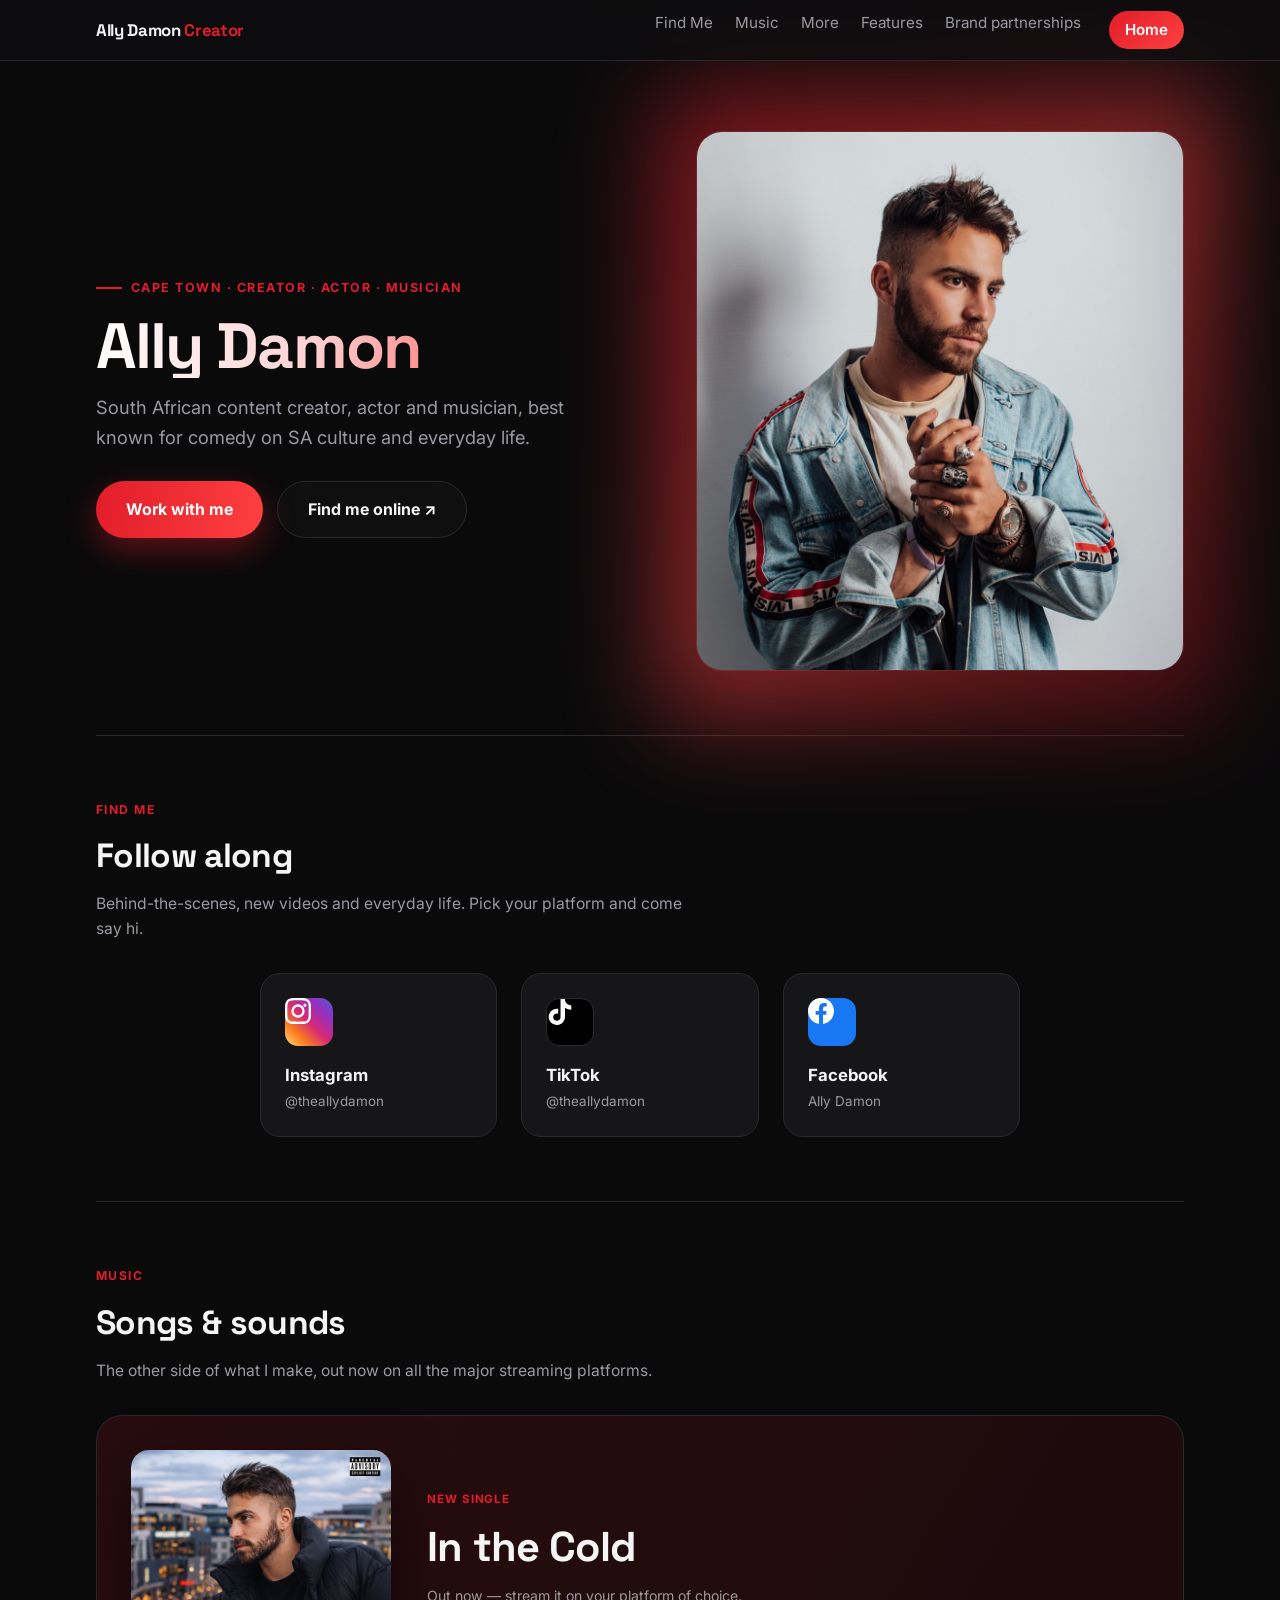
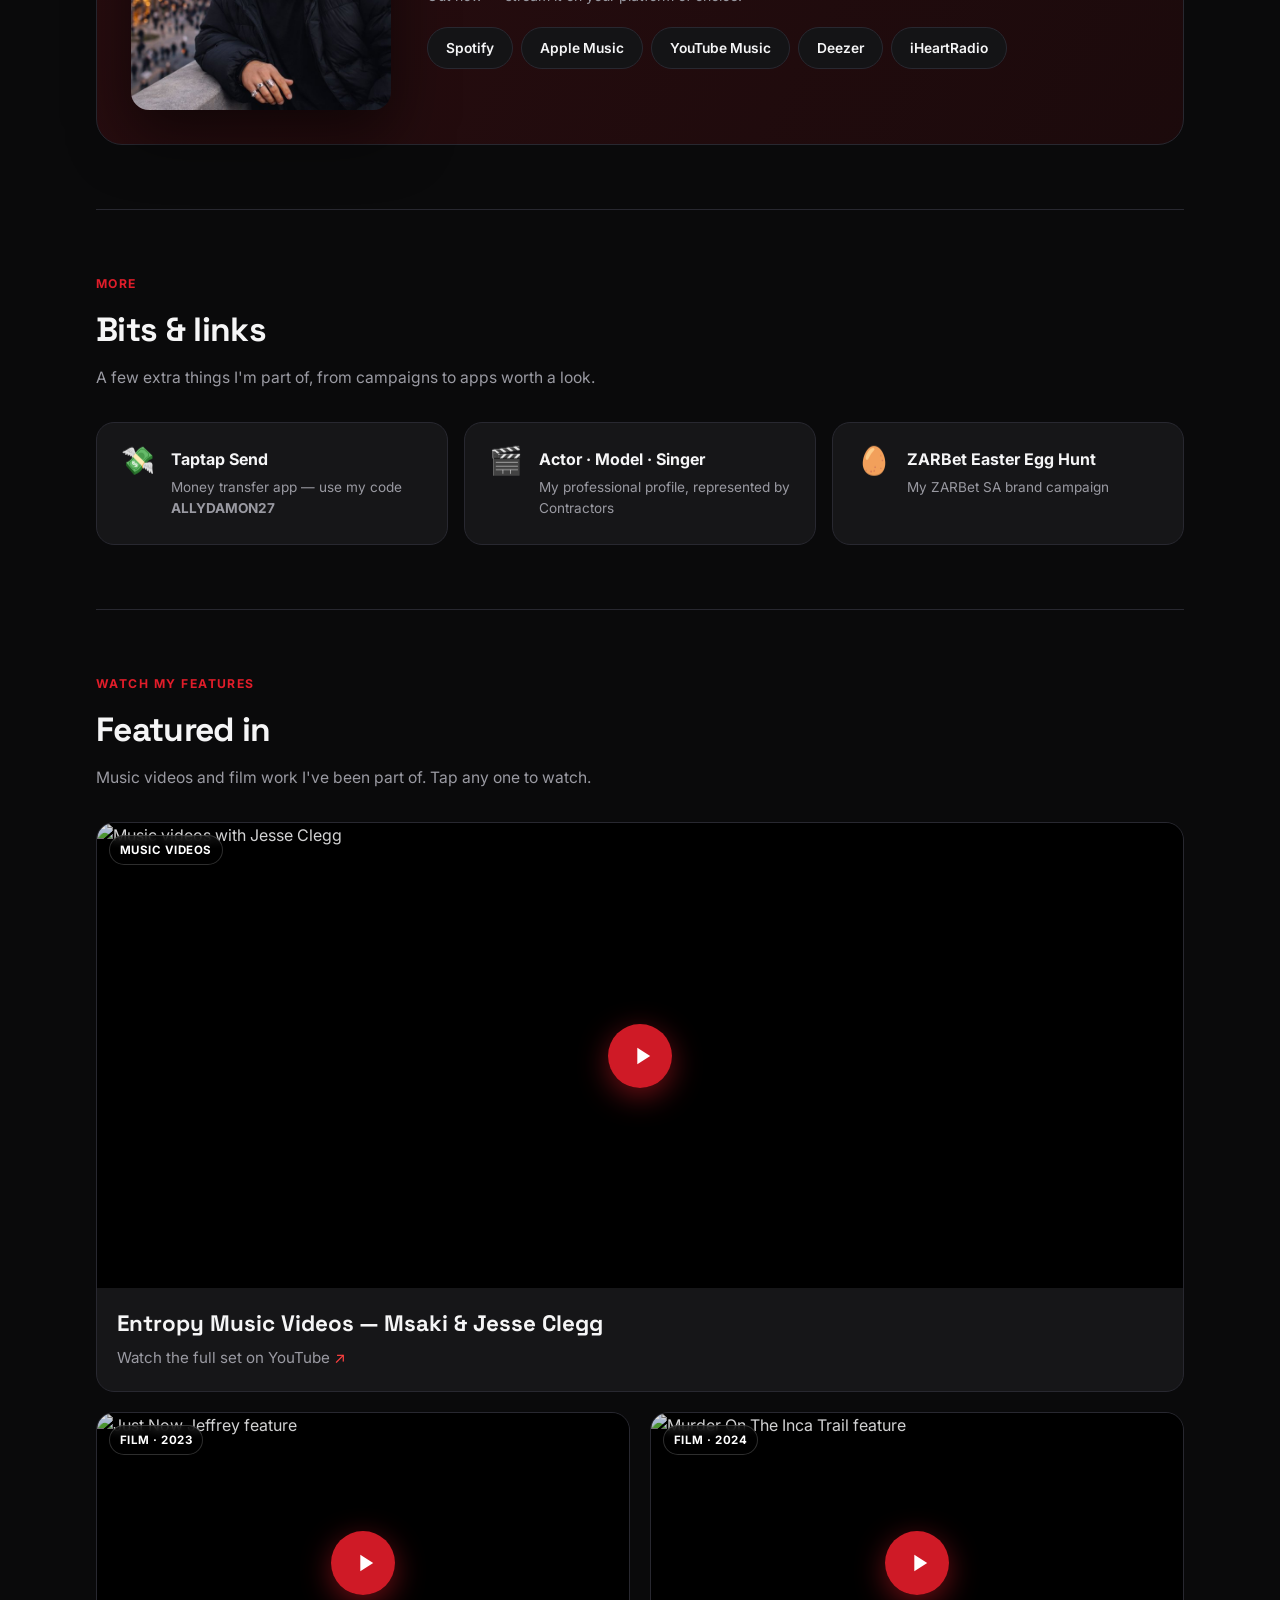
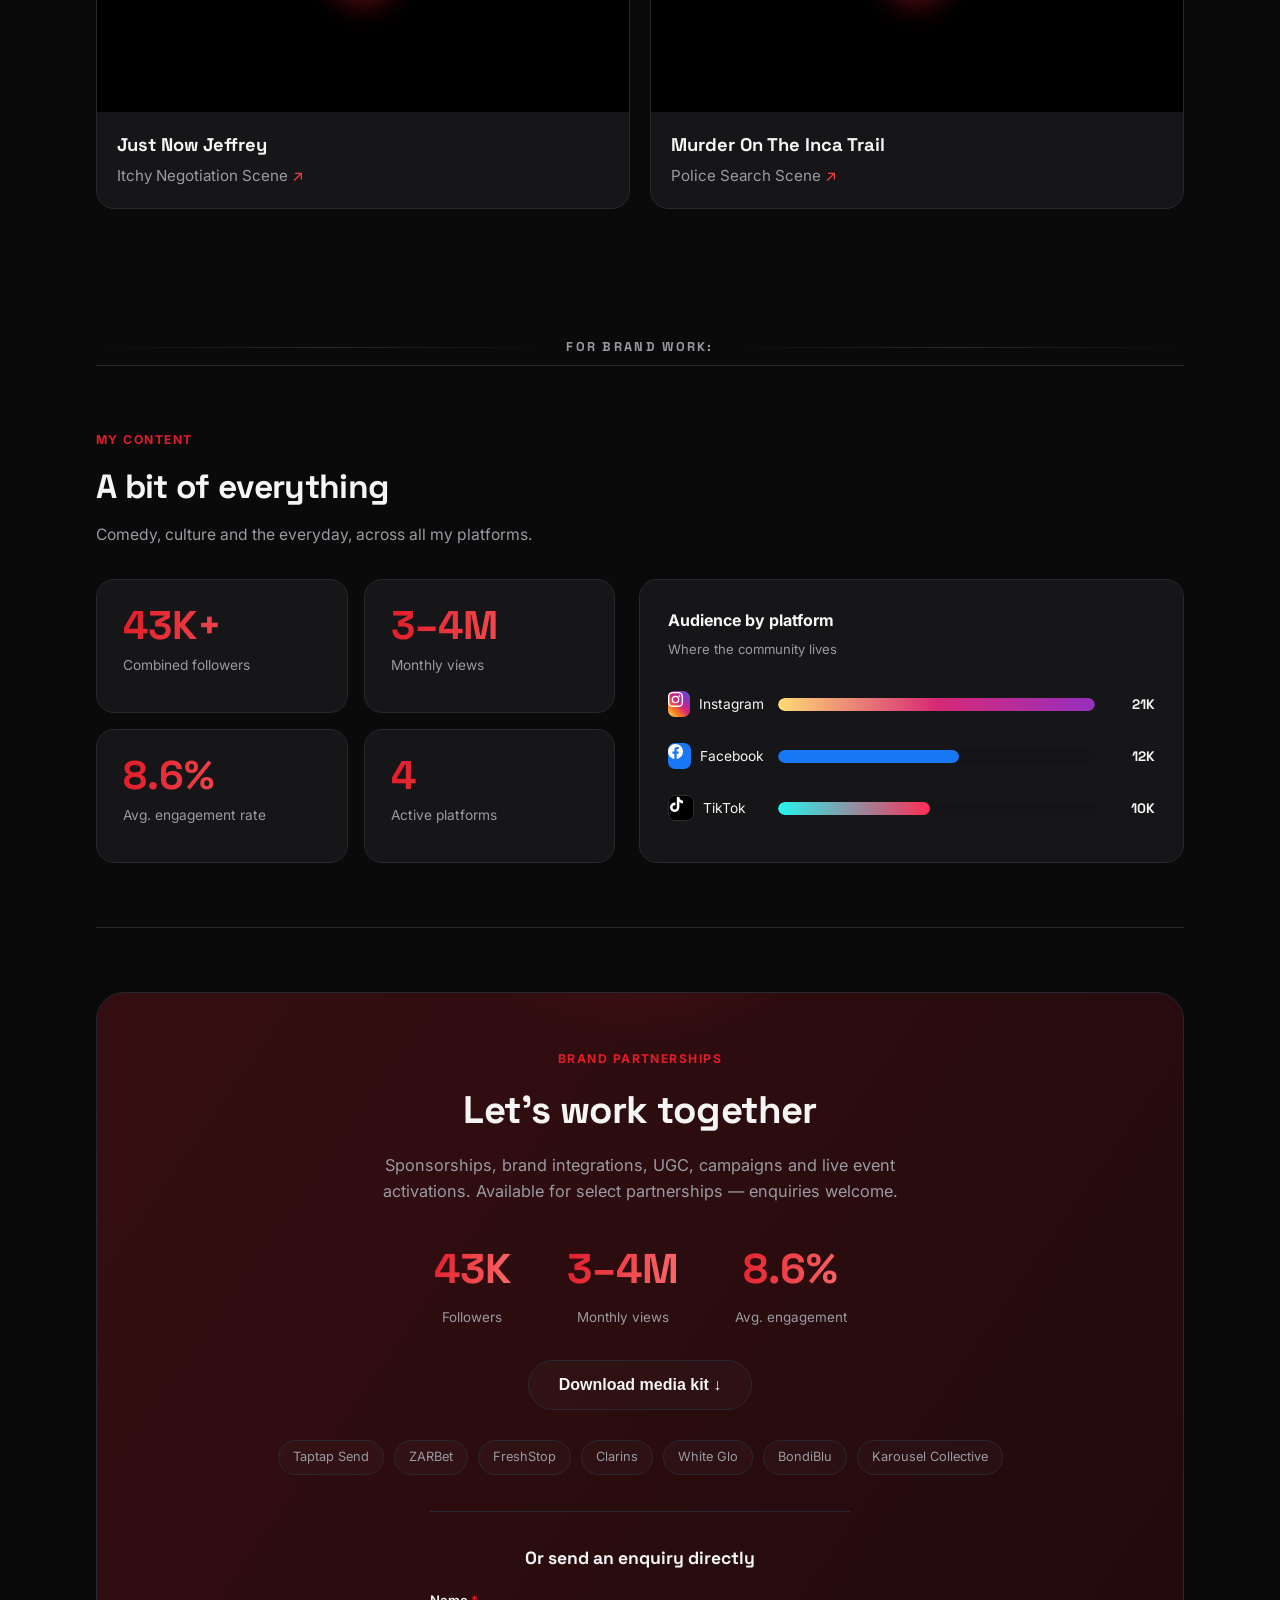
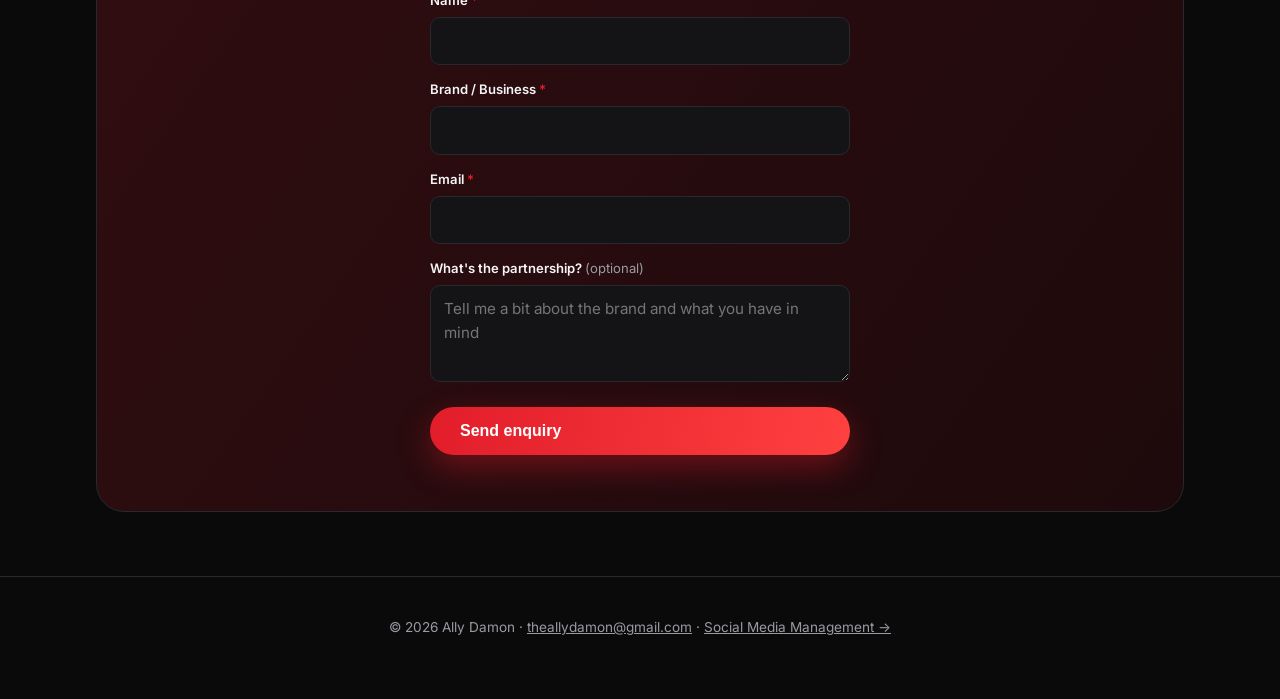
==== creator.html @ 824ae6bd "Update stylesheet version and social grid stylesMake Follow along cards responsive on mobile" ====
<!DOCTYPE html>
<html lang="en">
<head>
<meta charset="UTF-8" />
<meta name="viewport" content="width=device-width, initial-scale=1.0" />
<title>Ally Damon — Creator</title>
<meta name="description" content="Ally Damon — South African content creator, actor and musician. Socials, music, features, and brand partnerships." />
<meta property="og:title" content="Ally Damon" />
<meta property="og:description" content="South African content creator. Watch, follow, and work with me." />
<meta property="og:type" content="website" />
<link rel="icon" href="/favicon.ico" sizes="any" />
<link rel="icon" type="image/png" sizes="32x32" href="/assets/favicon-32x32.png" />
<link rel="icon" type="image/png" sizes="16x16" href="/assets/favicon-16x16.png" />
<link rel="apple-touch-icon" href="/assets/apple-touch-icon.png" />
<link rel="preconnect" href="https://fonts.googleapis.com" />
<link rel="preconnect" href="https://fonts.gstatic.com" crossorigin />
<link href="https://fonts.googleapis.com/css2?family=Inter:wght@400;500;600;700;800&family=Space+Grotesk:wght@500;600;700&display=swap" rel="stylesheet" />
<link rel="stylesheet" href="styles.css?v=3" />
</head>
<body class="creator-pro">
<nav class="nav">
<div class="wrap">
<span class="brand">Ally Damon <span style="color:var(--accent)">Creator</span></span>
<button class="nav-toggle" aria-label="Menu" aria-expanded="false" aria-controls="navLinks">
<span></span><span></span><span></span>
</button>
<div class="links" id="navLinks">
<a href="#find">Find Me</a>
<a href="#music">Music</a>
<a href="#more">More</a>
<a href="#features">Features</a>
<a href="#brands">Brand partnerships</a>
<a class="nav-pill" href="index.html">Home</a>
</div>
</div>
</nav>

<!-- HERO -->
<header class="cpro-hero">
<div class="cpro-wrap cpro-hero-inner">
<div class="cpro-hero-text">
<span class="cpro-eyebrow">Cape Town · Creator · Actor · Musician</span>
<h1>Ally Damon</h1>
<p class="cpro-lead">South African content creator, actor and musician, best known for comedy on SA culture and everyday life.</p>
<div class="cpro-cta-row">
<a class="btn-lg btn-grad" href="#brands">Work with me</a>
<a class="btn-lg btn-outline" href="#find">Find me online ↗</a>
</div>
</div>
<div class="cpro-portrait">
<img src="assets/ally-medium.jpg" alt="Ally Damon" />
</div>
</div>
</header>

<main class="cpro-wrap">
<!-- FIND ME -->
<section class="cpro-section" id="find">
<div class="cpro-head">
<div class="cpro-kicker">Find me</div>
<h2>Follow along</h2>
<p>Behind-the-scenes, new videos and everyday life. Pick your platform and come say hi.</p>
</div>
<div class="social-grid" style="max-width:760px;margin:0 auto;gap:24px;">
<a class="social-card" href="https://www.instagram.com/theallydamon" target="_blank" rel="noopener">
<span class="thumb ig lg"><svg viewBox="0 0 24 24" fill="white"><path d="M12 2.16c3.2 0 3.58.01 4.85.07 1.17.05 1.8.25 2.23.41.56.22.96.48 1.38.9.42.42.68.82.9 1.38.16.43.36 1.06.41 2.23.06 1.27.07 1.65.07 4.85s-.01 3.58-.07 4.85c-.05 1.17-.25 1.8-.41 2.23-.22.56-.48.96-.9 1.38-.42.42-.82.68-1.38.9-.43.16-1.06.36-2.23.41-1.27.06-1.65.07-4.85.07s-3.58-.01-4.85-.07c-1.17-.05-1.8-.25-2.23-.41-.56-.22-.96-.48-1.38-.9-.42-.42-.68-.82-.9-1.38-.16-.43-.36-1.06-.41-2.23-.06-1.27-.07-1.65-.07-4.85s.01-3.58.07-4.85c.05-1.17.25-1.8.41-2.23.22-.56.48-.96.9-1.38.42-.42.82-.68 1.38-.9.43-.16 1.06-.36 2.23-.41 1.27-.06 1.65-.07 4.85-.07M12 0C8.74 0 8.33.01 7.05.07 5.78.13 4.9.33 4.14.63c-.79.31-1.46.72-2.12 1.38C1.36 2.67.95 3.34.63 4.14.33 4.9.13 5.78.07 7.05.01 8.33 0 8.74 0 12s.01 3.67.07 4.95c.06 1.27.26 2.15.56 2.91.31.79.72 1.46 1.38 2.12.66.66 1.33 1.07 2.12 1.38.76.3 1.64.5 2.91.56C8.33 23.99 8.74 24 12 24s3.67-.01 4.95-.07c1.27-.06 2.15-.26 2.91-.56.79-.31 1.46-.72 2.12-1.38.66-.66 1.07-1.33 1.38-2.12.3-.76.5-1.64.56-2.91.06-1.28.07-1.69.07-4.95s-.01-3.67-.07-4.95c-.06-1.27-.26-2.15-.56-2.91-.31-.79-.72-1.46-1.38-2.12-.66-.66-1.33-1.07-2.12-1.38-.76-.3-1.64-.5-2.91-.56C15.67.01 15.26 0 12 0zm0 5.84A6.16 6.16 0 1 0 18.16 12 6.16 6.16 0 0 0 12 5.84zM12 16a4 4 0 1 1 4-4 4 4 0 0 1-4 4zm6.41-10.85a1.44 1.44 0 1 0 1.44 1.44 1.44 1.44 0 0 0-1.44-1.44z"/></svg></span>
<div><div class="sc-name">Instagram</div><div class="sc-handle">@theallydamon</div></div>
</a>
<a class="social-card" href="https://www.tiktok.com/@theallydamon" target="_blank" rel="noopener">
<span class="thumb tt lg"><svg viewBox="0 0 24 24" fill="white"><path d="M12.53.02C13.84 0 15.14.01 16.44 0c.08 1.53.63 3.09 1.75 4.17 1.12 1.11 2.7 1.62 4.24 1.79v4.03c-1.44-.05-2.89-.35-4.2-.97-.57-.26-1.1-.59-1.62-.93-.01 2.92.01 5.84-.02 8.75-.08 1.4-.54 2.79-1.35 3.94-1.31 1.92-3.58 3.17-5.91 3.21-1.43.08-2.86-.31-4.08-1.03-2.02-1.19-3.44-3.37-3.65-5.71-.02-.5-.03-1-.01-1.49.18-1.9 1.12-3.72 2.58-4.96 1.66-1.44 3.98-2.13 6.15-1.72.02 1.48-.04 2.96-.04 4.44-.99-.32-2.15-.23-3.02.37-.63.41-1.11 1.04-1.36 1.75-.21.51-.15 1.08-.14 1.62.24 1.64 1.82 3.02 3.5 2.87 1.12-.01 2.19-.66 2.77-1.61.19-.33.4-.67.41-1.06.1-1.79.06-3.57.07-5.36.01-4.03-.01-8.05.02-12.07z"/></svg></span>
<div><div class="sc-name">TikTok</div><div class="sc-handle">@theallydamon</div></div>
</a>
<a class="social-card" href="https://www.facebook.com/share/1AJPrdHmQT/?mibextid=wwXIfr" target="_blank" rel="noopener">
<span class="thumb fb lg"><svg viewBox="0 0 24 24" fill="white"><path d="M24 12.07C24 5.41 18.63 0 12 0S0 5.4 0 12.07C0 18.1 4.39 23.1 10.13 24v-8.44H7.08v-3.49h3.05V9.41c0-3.02 1.8-4.7 4.54-4.7 1.31 0 2.68.24 2.68.24v2.97h-1.5c-1.5 0-1.96.93-1.96 1.89v2.26h3.32l-.53 3.49h-2.8V24C19.62 23.1 24 18.1 24 12.07z"/></svg></span>
<div><div class="sc-name">Facebook</div><div class="sc-handle">Ally Damon</div></div>
</a>
</div>
</section>

<!-- MUSIC -->
<section class="cpro-section" id="music">
<div class="cpro-head">
<div class="cpro-kicker">Music</div>
<h2>Songs &amp; sounds</h2>
<p>The other side of what I make, out now on all the major streaming platforms.</p>
</div>
<div class="music-feature">
<img class="cover" src="assets/song-cover.jpg" alt="In the Cold — single cover" />
<div class="music-info">
<div class="eyebrow">New Single</div>
<h3>In the Cold</h3>
<p class="sub">Out now — stream it on your platform of choice.</p>
<div class="pills">
<a class="pill brand-spotify" href="https://open.spotify.com/album/6DT9CDrT38gmLGolGcbarC" target="_blank" rel="noopener">Spotify</a>
<a class="pill brand-apple" href="https://music.apple.com/za/album/in-the-cold-single/1884320792" target="_blank" rel="noopener">Apple Music</a>
<a class="pill brand-yt" href="https://music.youtube.com/watch?v=m2lHkrizxuM" target="_blank" rel="noopener">YouTube Music</a>
<a class="pill brand-deezer" href="https://www.deezer.com/album/937471061" target="_blank" rel="noopener">Deezer</a>
<a class="pill brand-iheart" href="https://www.iheart.com/artist/id-49983543/albums/id-386353900" target="_blank" rel="noopener">iHeartRadio</a>
</div>
</div>
</div>
</section>

<!-- MORE -->
<section class="cpro-section" id="more">
<div class="cpro-head">
<div class="cpro-kicker">More</div>
<h2>Bits &amp; links</h2>
<p>A few extra things I'm part of, from campaigns to apps worth a look.</p>
</div>
<div class="more-grid">
<a class="more-card" href="https://taptapsend.onelink.me/IzlH/ALLYDAMON27" target="_blank" rel="noopener">
<span class="ic">💸</span>
<div><div class="mt">Taptap Send</div><div class="md">Money transfer app — use my code <strong>ALLYDAMON27</strong></div></div>
</a>
<a class="more-card" href="https://contractors.org.za/product/ally-damon/" target="_blank" rel="noopener">
<span class="ic">🎬</span>
<div><div class="mt">Actor · Model · Singer</div><div class="md">My professional profile, represented by Contractors</div></div>
</a>
<a class="more-card" href="https://zarbet.co.za/easter" target="_blank" rel="noopener">
<span class="ic">🥚</span>
<div><div class="mt">ZARBet Easter Egg Hunt</div><div class="md">My ZARBet SA brand campaign</div></div>
</a>
</div>
</section>

<!-- FEATURES -->
<section class="cpro-section" id="features">
<div class="cpro-head">
<div class="cpro-kicker">Watch my features</div>
<h2>Featured in</h2>
<p>Music videos and film work I've been part of. Tap any one to watch.</p>
</div>

<div class="feature-grid">
<a class="feature-card feature-hero reveal" href="https://www.youtube.com/results?search_query=ALLY+DAMON+JESSE+CLEGG" target="_blank" rel="noopener" aria-label="Watch the Msaki and Jesse Clegg music video series">
<div class="fc-media">
<img class="fc-thumb" src="https://img.youtube.com/vi/ZsxAMSn1xSo/hqdefault.jpg" alt="Music videos with Jesse Clegg" loading="lazy" />
<span class="fc-play" aria-hidden="true">
<svg viewBox="0 0 24 24" fill="currentColor"><path d="M8 5v14l11-7z"/></svg>
</span>
<span class="fc-badge">Music videos</span>
</div>
<div class="fc-body">
<div class="fc-title">Entropy Music Videos — Msaki &amp; Jesse Clegg</div>
<div class="fc-sub">Watch the full set on YouTube <span class="fc-arrow">↗</span></div>
</div>
</a>

<a class="feature-card reveal" href="https://youtu.be/TO4mF3puPl4" target="_blank" rel="noopener" aria-label="Watch: Itchy Negotiation Scene – Just Now Jeffrey">
<div class="fc-media">
<img class="fc-thumb" src="https://img.youtube.com/vi/TO4mF3puPl4/hqdefault.jpg" alt="Just Now Jeffrey feature" loading="lazy" />
<span class="fc-play" aria-hidden="true">
<svg viewBox="0 0 24 24" fill="currentColor"><path d="M8 5v14l11-7z"/></svg>
</span>
<span class="fc-badge">Film · 2023</span>
</div>
<div class="fc-body">
<div class="fc-title">Just Now Jeffrey</div>
<div class="fc-sub">Itchy Negotiation Scene <span class="fc-arrow">↗</span></div>
</div>
</a>

<a class="feature-card reveal" href="https://youtu.be/Gprzl1GHEis" target="_blank" rel="noopener" aria-label="Watch: Police Search Scene – Murder On The Inca Trail">
<div class="fc-media">
<img class="fc-thumb" src="https://img.youtube.com/vi/Gprzl1GHEis/hqdefault.jpg" alt="Murder On The Inca Trail feature" loading="lazy" />
<span class="fc-play" aria-hidden="true">
<svg viewBox="0 0 24 24" fill="currentColor"><path d="M8 5v14l11-7z"/></svg>
</span>
<span class="fc-badge">Film · 2024</span>
</div>
<div class="fc-body">
<div class="fc-title">Murder On The Inca Trail</div>
<div class="fc-sub">Police Search Scene <span class="fc-arrow">↗</span></div>
</div>
</a>
</div>
</section>

<!-- FOR BRAND WORK DIVIDER -->
<div class="section-divider" id="brand-divider">
<span class="section-divider-line"></span>
<span class="section-divider-label">For brand work:</span>
<span class="section-divider-line"></span>
</div>

<!-- MY CONTENT (metrics) -->
<section class="cpro-section" id="audience">
<div class="cpro-head">
<div class="cpro-kicker">My content</div>
<h2>A bit of everything</h2>
<p>Comedy, culture and the everyday, across all my platforms.</p>
</div>
<div class="cpro-audience">
<div class="stat-cards">
<div class="stat-card"><div class="n font-display">43K+</div><div class="l">Combined followers</div></div>
<div class="stat-card"><div class="n font-display">3–4M</div><div class="l">Monthly views</div></div>
<div class="stat-card"><div class="n font-display">8.6%</div><div class="l">Avg. engagement rate</div></div>
<div class="stat-card"><div class="n font-display">4</div><div class="l">Active platforms</div></div>
</div>
<div class="chart-card">
<div class="ct">Audience by platform</div>
<div class="cs">Where the community lives</div>
<div class="bar-row">
<div class="pl"><span class="thumb ig"><svg viewBox="0 0 24 24" fill="white"><path d="M12 2.16c3.2 0 3.58.01 4.85.07 1.17.05 1.8.25 2.23.41.56.22.96.48 1.38.9.42.42.68.82.9 1.38.16.43.36 1.06.41 2.23.06 1.27.07 1.65.07 4.85s-.01 3.58-.07 4.85c-.05 1.17-.25 1.8-.41 2.23-.22.56-.48.96-.9 1.38-.42.42-.82.68-1.38.9-.43.16-1.06.36-2.23.41-1.27.06-1.65.07-4.85.07s-3.58-.01-4.85-.07c-1.17-.05-1.8-.25-2.23-.41-.56-.22-.96-.48-1.38-.9-.42-.42-.68-.82-.9-1.38-.16-.43-.36-1.06-.41-2.23-.06-1.27-.07-1.65-.07-4.85s.01-3.58.07-4.85c.05-1.17.25-1.8.41-2.23.22-.56.48-.96.9-1.38.42-.42.82-.68 1.38-.9.43-.16 1.06-.36 2.23-.41 1.27-.06 1.65-.07 4.85-.07M12 0C8.74 0 8.33.01 7.05.07 5.78.13 4.9.33 4.14.63c-.79.31-1.46.72-2.12 1.38C1.36 2.67.95 3.34.63 4.14.33 4.9.13 5.78.07 7.05.01 8.33 0 8.74 0 12s.01 3.67.07 4.95c.06 1.27.26 2.15.56 2.91.31.79.72 1.46 1.38 2.12.66.66 1.33 1.07 2.12 1.38.76.3 1.64.5 2.91.56C8.33 23.99 8.74 24 12 24s3.67-.01 4.95-.07c1.27-.06 2.15-.26 2.91-.56.79-.31 1.46-.72 2.12-1.38.66-.66 1.07-1.33 1.38-2.12.3-.76.5-1.64.56-2.91.06-1.28.07-1.69.07-4.95s-.01-3.67-.07-4.95c-.06-1.27-.26-2.15-.56-2.91-.31-.79-.72-1.46-1.38-2.12-.66-.66-1.33-1.07-2.12-1.38-.76-.3-1.64-.5-2.91-.56C15.67.01 15.26 0 12 0zm0 5.84A6.16 6.16 0 1 0 18.16 12 6.16 6.16 0 0 0 12 5.84zM12 16a4 4 0 1 1 4-4 4 4 0 0 1-4 4zm6.41-10.85a1.44 1.44 0 1 0 1.44 1.44 1.44 1.44 0 0 0-1.44-1.44z"/></svg></span>Instagram</div>
<div class="bar-track"><div class="bar-fill" style="width:100%;background:linear-gradient(90deg,#feda75,#d62976,#962fbf);"></div></div>
<div class="v">21K</div>
</div>
<div class="bar-row">
<div class="pl"><span class="thumb fb"><svg viewBox="0 0 24 24" fill="white"><path d="M24 12.07C24 5.41 18.63 0 12 0S0 5.4 0 12.07C0 18.1 4.39 23.1 10.13 24v-8.44H7.08v-3.49h3.05V9.41c0-3.02 1.8-4.7 4.54-4.7 1.31 0 2.68.24 2.68.24v2.97h-1.5c-1.5 0-1.96.93-1.96 1.89v2.26h3.32l-.53 3.49h-2.8V24C19.62 23.1 24 18.1 24 12.07z"/></svg></span>Facebook</div>
<div class="bar-track"><div class="bar-fill" style="width:57%;background:#1877f2;"></div></div>
<div class="v">12K</div>
</div>
<div class="bar-row">
<div class="pl"><span class="thumb tt"><svg viewBox="0 0 24 24" fill="white"><path d="M12.53.02C13.84 0 15.14.01 16.44 0c.08 1.53.63 3.09 1.75 4.17 1.12 1.11 2.7 1.62 4.24 1.79v4.03c-1.44-.05-2.89-.35-4.2-.97-.57-.26-1.1-.59-1.62-.93-.01 2.92.01 5.84-.02 8.75-.08 1.4-.54 2.79-1.35 3.94-1.31 1.92-3.58 3.17-5.91 3.21-1.43.08-2.86-.31-4.08-1.03-2.02-1.19-3.44-3.37-3.65-5.71-.02-.5-.03-1-.01-1.49.18-1.9 1.12-3.72 2.58-4.96 1.66-1.44 3.98-2.13 6.15-1.72.02 1.48-.04 2.96-.04 4.44-.99-.32-2.15-.23-3.02.37-.63.41-1.11 1.04-1.36 1.75-.21.51-.15 1.08-.14 1.62.24 1.64 1.82 3.02 3.5 2.87 1.12-.01 2.19-.66 2.77-1.61.19-.33.4-.67.41-1.06.1-1.79.06-3.57.07-5.36.01-4.03-.01-8.05.02-12.07z"/></svg></span>TikTok</div>
<div class="bar-track"><div class="bar-fill" style="width:48%;background:linear-gradient(90deg,#25f4ee,#fe2c55);"></div></div>
<div class="v">10K</div>
</div>
</div>
</div>
</section>

<!-- BRAND PARTNERSHIPS -->
<section class="cpro-section" id="brands">
<div class="cpro-cta">
<div class="cpro-kicker" style="color:var(--accent)">Brand partnerships</div>
<h2>Let's work together</h2>
<p>Sponsorships, brand integrations, UGC, campaigns and live event activations. Available for select partnerships — enquiries welcome.</p>
<div class="cpro-cta-stats">
<div><div class="n">43K</div><div class="l">Followers</div></div>
<div><div class="n">3–4M</div><div class="l">Monthly views</div></div>
<div><div class="n">8.6%</div><div class="l">Avg. engagement</div></div>
</div>
<div class="cpro-cta-btns">
<button type="button" class="btn-lg btn-outline" id="openKitBtn">Download media kit ↓</button>
</div>
<div class="cpro-collabs">
<span class="collab-chip">Taptap Send</span>
<span class="collab-chip">ZARBet</span>
<span class="collab-chip">FreshStop</span>
<span class="collab-chip">Clarins</span>
<span class="collab-chip">White Glo</span>
<span class="collab-chip">BondiBlu</span>
<span class="collab-chip">Karousel Collective</span>
</div>

<div class="cpro-contact" id="brandsContactWrap">
<h3>Or send an enquiry directly</h3>
<form id="brandsContactForm" novalidate>
<div class="kit-hp" aria-hidden="true">
<label>Company website
<input type="text" name="company_website" tabindex="-1" autocomplete="off" />
</label>
</div>
<label class="kit-field">
<span>Name <i>*</i></span>
<input type="text" name="name" autocomplete="name" required />
</label>
<label class="kit-field">
<span>Brand / Business <i>*</i></span>
<input type="text" name="brand" autocomplete="organization" required />
</label>
<label class="kit-field">
<span>Email <i>*</i></span>
<input type="email" name="email" autocomplete="email" required />
</label>
<label class="kit-field">
<span>What's the partnership? <em>(optional)</em></span>
<textarea name="campaign" rows="3" placeholder="Tell me a bit about the brand and what you have in mind"></textarea>
</label>
<div class="kit-error" id="brandsContactError" hidden></div>
<button type="submit" class="btn-lg btn-grad kit-submit">Send enquiry</button>
</form>
</div>
<div class="kit-success" id="brandsContactSuccess" hidden>
<div class="kit-check">✓</div>
<h3>Message sent</h3>
<p class="kit-sub">Thanks, I'll get back to you soon.</p>
</div>
</div>
</section>
</main>

<footer class="footer">
<div class="cpro-wrap">
<p>© <span id="yr"></span> Ally Damon · <a id="creatorFooterEmail" href="#">contact</a> · <a href="SMM.html">Social Media Management →</a></p>
</div>
</footer>
<!-- MEDIA KIT GATED DOWNLOAD MODAL -->
<div class="kit-overlay" id="kitOverlay" aria-hidden="true">
<div class="kit-modal" role="dialog" aria-modal="true" aria-labelledby="kitTitle">
<button type="button" class="kit-close" id="kitClose" aria-label="Close">&times;</button>

<div class="kit-body" id="kitFormWrap">
<div class="cpro-kicker" style="color:var(--accent)">Media kit</div>
<h3 id="kitTitle">Get the full media kit</h3>
<p class="kit-sub">Tell me a little about you and the kit will download straight away.</p>

<form id="kitForm" novalidate>
<div class="kit-hp" aria-hidden="true">
<label>Company website
<input type="text" name="company_website" tabindex="-1" autocomplete="off" />
</label>
</div>
<label class="kit-field">
<span>Name <i>*</i></span>
<input type="text" name="name" autocomplete="name" required />
</label>
<label class="kit-field">
<span>Brand / Business <i>*</i></span>
<input type="text" name="brand" autocomplete="organization" required />
</label>
<label class="kit-field">
<span>Email <i>*</i></span>
<input type="email" name="email" autocomplete="email" required />
</label>
<label class="kit-field">
<span>Marketing campaign <em>(optional)</em></span>
<textarea name="campaign" rows="3" placeholder="What are you working on?"></textarea>
</label>

<div class="kit-error" id="kitError" hidden></div>
<button type="submit" class="btn-lg btn-grad kit-submit" id="kitSubmit">Download the kit</button>
<p class="kit-fine">By submitting you agree to be contacted about partnerships. No spam.</p>
</form>
</div>

<div class="kit-body kit-success" id="kitSuccess" hidden>
<div class="kit-check">✓</div>
<h3>Your download is starting</h3>
<p class="kit-sub">The media kit should be downloading now. If it doesn't start, <a id="kitManualLink" href="https://drive.google.com/uc?export=download&id=1Huk36dwGcZk2Uw4aMl2n4DdTUo_kXtr7">click here to download it</a>.</p>
<button type="button" class="btn-lg btn-outline" id="kitDone">Done</button>
</div>
</div>
</div>

<script src="forms.js"></script>
<script>
document.getElementById('yr').textContent = new Date().getFullYear();
revealEmail('creatorFooterEmail', 'theallydamon', 'gmail.com');
initContactForm({
formId: 'brandsContactForm', errorId: 'brandsContactError',
wrapId: 'brandsContactWrap', successId: 'brandsContactSuccess',
type: 'partnership_enquiry', brandLabel: 'brand'
});

/* ===== Mobile nav (hamburger) ===== */
(function () {
var toggle = document.querySelector('.nav-toggle');
var links = document.getElementById('navLinks');
if (!toggle || !links) return;
toggle.addEventListener('click', function () {
var open = links.classList.toggle('open');
toggle.setAttribute('aria-expanded', open ? 'true' : 'false');
});
links.addEventListener('click', function (e) {
if (e.target.tagName === 'A') {
links.classList.remove('open');
toggle.setAttribute('aria-expanded', 'false');
}
});
})();

/* ===== Feature cards: scroll-reveal + hover preview ===== */
(function () {
var cards = document.querySelectorAll('.feature-card.reveal');
if (!cards.length) return;
if ('IntersectionObserver' in window) {
var io = new IntersectionObserver(function (entries) {
entries.forEach(function (entry) {
if (entry.isIntersecting) {
entry.target.classList.add('in-view');
io.unobserve(entry.target);
}
});
}, { threshold: 0.2 });
cards.forEach(function (c) { io.observe(c); });
} else {
cards.forEach(function (c) { c.classList.add('in-view'); });
}
cards.forEach(function (c) {
c.addEventListener('mouseenter', function () { c.classList.add('previewing'); });
c.addEventListener('mouseleave', function () { c.classList.remove('previewing'); });
c.addEventListener('focus', function () { c.classList.add('previewing'); });
c.addEventListener('blur', function () { c.classList.remove('previewing'); });
});
})();

/* ===== Media kit gated download ===== */
const KIT_FILE = "https://drive.google.com/uc?export=download&id=1Huk36dwGcZk2Uw4aMl2n4DdTUo_kXtr7";
const KIT_ENDPOINT = "https://script.google.com/macros/s/AKfycbyHK0iLFi-CPVd0xA6vY0Kz7T_hVb4gDAhZ3D92K_8kSHAp43xIKTbl6aYPEuUZ6bAJ/exec";

(function () {
const overlay = document.getElementById('kitOverlay');
const openBtn = document.getElementById('openKitBtn');
const closeBtn = document.getElementById('kitClose');
const doneBtn = document.getElementById('kitDone');
const form = document.getElementById('kitForm');
const formWrap = document.getElementById('kitFormWrap');
const success = document.getElementById('kitSuccess');
const errorBox = document.getElementById('kitError');
const submitBtn = document.getElementById('kitSubmit');

function open() { overlay.classList.add('show'); overlay.setAttribute('aria-hidden','false'); document.body.style.overflow='hidden'; }
function close() { overlay.classList.remove('show'); overlay.setAttribute('aria-hidden','true'); document.body.style.overflow=''; }
function reset() { form.reset(); formWrap.hidden=false; success.hidden=true; errorBox.hidden=true; submitBtn.disabled=false; submitBtn.textContent='Download the kit'; }

function triggerDownload() {
const a = document.createElement('a');
a.href = KIT_FILE;
a.rel = 'noopener';
document.body.appendChild(a);
a.click();
a.remove();
}

openBtn.addEventListener('click', () => { reset(); open(); });
closeBtn.addEventListener('click', close);
doneBtn.addEventListener('click', close);
overlay.addEventListener('click', (e) => { if (e.target === overlay) close(); });
document.addEventListener('keydown', (e) => { if (e.key === 'Escape' && overlay.classList.contains('show')) close(); });

form.addEventListener('submit', (e) => {
e.preventDefault();
errorBox.hidden = true;
if (form.company_website && form.company_website.value.trim() !== '') { return; }
const data = {
name: form.name.value.trim(),
brand: form.brand.value.trim(),
email: form.email.value.trim(),
campaign: form.campaign.value.trim(),
company_website: form.company_website ? form.company_website.value.trim() : ''
};
if (!data.name || !data.brand || !data.email) {
errorBox.textContent = 'Please fill in your name, brand and email.';
errorBox.hidden = false; return;
}
if (!/^[^\s@]+@[^\s@]+\.[^\s@]+$/.test(data.email)) {
errorBox.textContent = 'That email doesn\u2019t look right — please check it.';
errorBox.hidden = false; return;
}
if (KIT_ENDPOINT.indexOf('PASTE_YOUR') !== 0) {
fetch(KIT_ENDPOINT, {
method: 'POST',
mode: 'no-cors',
headers: { 'Content-Type': 'text/plain;charset=utf-8' },
body: JSON.stringify(data)
}).catch(function () { });
}
triggerDownload();
formWrap.hidden = true;
success.hidden = false;
});
})();
</script>
</body>
</html>
---- styles.css ----
/* ===== Ally Damon — shared styles ===== */
:root {
  --bg: #0a0a0b;
  --bg-soft: #141416;
  --card: #161618;
  --text: #f5f5f6;
  --muted: #9a9aa2;
  --accent: #e11d2a;      /* premium red */
  --accent-2: #ff4040;    /* brighter red for gradients */
  --studio: #e11d2a;      /* SMM accent (red) */
  --border: #282830;
  --radius: 16px;
  --maxw: 720px;
  font-synthesis: none;
}

* { box-sizing: border-box; margin: 0; padding: 0; }

html { scroll-behavior: smooth; }

body {
  background: var(--bg);
  color: var(--text);
  font-family: "Inter", -apple-system, BlinkMacSystemFont, "Segoe UI", Roboto, Helvetica, Arial, sans-serif;
  line-height: 1.6;
  -webkit-font-smoothing: antialiased;
}

a { color: inherit; text-decoration: none; }

.wrap { max-width: var(--maxw); margin: 0 auto; padding: 0 20px; }

/* ===== Top nav ===== */
.nav {
  position: sticky; top: 0; z-index: 50;
  background: rgba(14,14,16,0.8);
  backdrop-filter: blur(10px);
  border-bottom: 1px solid var(--border);
}
.nav .wrap { display: flex; align-items: center; justify-content: space-between; height: 60px; }
.nav .brand { font-weight: 700; letter-spacing: -0.02em; }
.nav .links { display: flex; gap: 22px; font-size: 0.95rem; }
.nav .links a { color: var(--muted); transition: color .2s; }
.nav .links a:hover { color: var(--text); }
.nav-toggle { display: none; }  /* hamburger: shown only on phones (see media query) */

/* ===== Hero ===== */
.hero { text-align: center; padding: 64px 0 40px; }
.avatar {
  width: 120px; height: 120px; border-radius: 50%;
  margin: 0 auto 22px; object-fit: cover;
  background: linear-gradient(135deg, var(--accent), var(--accent-2));
  display: flex; align-items: center; justify-content: center;
  font-size: 2.6rem; font-weight: 700; color: #fff;
  border: 3px solid var(--border);
}
.hero h1 { font-size: clamp(2rem, 6vw, 3rem); letter-spacing: -0.03em; line-height: 1.1; }
.hero .tagline { color: var(--muted); margin-top: 12px; font-size: 1.1rem; }
.badges { display: flex; gap: 10px; justify-content: center; flex-wrap: wrap; margin-top: 18px; }
.badge { font-size: 0.8rem; color: var(--muted); border: 1px solid var(--border); padding: 4px 12px; border-radius: 999px; }

/* ===== Link buttons (link-in-bio) ===== */
.links-list { display: flex; flex-direction: column; gap: 12px; margin: 32px 0; }
.link-btn {
  display: flex; align-items: center; gap: 14px;
  background: var(--card); border: 1px solid var(--border);
  padding: 16px 20px; border-radius: var(--radius);
  font-weight: 600; transition: transform .15s, border-color .15s, background .15s;
}
.link-btn:hover { transform: translateY(-2px); border-color: var(--accent); background: var(--bg-soft); }
.link-btn .ico { width: 22px; text-align: center; font-size: 1.1rem; }
.link-btn .label { flex: 1; }
.link-btn .arrow { color: var(--muted); }

/* ===== Sections ===== */
.section { padding: 48px 0; border-top: 1px solid var(--border); }
.section h2 { font-size: 1.6rem; letter-spacing: -0.02em; margin-bottom: 8px; }
.section .sub { color: var(--muted); margin-bottom: 24px; }

/* ===== Brand CTA card ===== */
.cta-card {
  background: linear-gradient(135deg, rgba(225,29,42,0.20), rgba(120,10,16,0.10));
  border: 1px solid var(--border);
  border-radius: var(--radius);
  padding: 32px;
  text-align: center;
}
.cta-card h2 { margin-bottom: 10px; }
.btn {
  display: inline-block; margin-top: 18px;
  background: var(--accent); color: #fff;
  padding: 13px 28px; border-radius: 999px; font-weight: 700;
  transition: opacity .2s, transform .15s;
}
.btn:hover { opacity: .9; transform: translateY(-1px); }
.btn.studio { background: var(--studio); }
.btn.ghost { background: transparent; border: 1px solid var(--border); color: var(--text); }

/* ===== Stats ===== */
.stats { display: grid; grid-template-columns: repeat(3, 1fr); gap: 14px; margin: 24px 0; }
.stat { background: var(--card); border: 1px solid var(--border); border-radius: var(--radius); padding: 20px; text-align: center; }
.stat .num { font-size: 1.8rem; font-weight: 800; letter-spacing: -0.02em; }
.stat .lbl { color: var(--muted); font-size: 0.85rem; }

/* ===== Cards grid (services) ===== */
.grid { display: grid; grid-template-columns: repeat(auto-fit, minmax(220px, 1fr)); gap: 16px; }
.card { background: var(--card); border: 1px solid var(--border); border-radius: var(--radius); padding: 24px; }
.card h3 { margin-bottom: 8px; font-size: 1.15rem; }
.card p { color: var(--muted); font-size: 0.95rem; }

/* ===== Pricing ===== */
.price { font-size: 1.5rem; font-weight: 800; margin: 10px 0; }
.price small { font-size: 0.8rem; color: var(--muted); font-weight: 500; }

/* ===== Footer ===== */
.footer { text-align: center; color: var(--muted); font-size: 0.85rem; padding: 40px 0 60px; border-top: 1px solid var(--border); }
.footer a { color: var(--muted); text-decoration: underline; }

/* Studio page accent override */
.studio-theme .link-btn:hover { border-color: var(--studio); }
.studio-theme .avatar { background: linear-gradient(135deg, var(--studio), #7a0d14); }

@media (max-width: 480px) {
  .stats { grid-template-columns: 1fr 1fr; }
}

/* ===== Splash landing ===== */
.splash {
  position: relative; overflow: hidden;
  min-height: 100vh;
  display: flex; flex-direction: column;
  align-items: center; justify-content: center;
  text-align: center; padding: 56px 20px;
  background: #0a0a0b;
}
/* animated colour backdrop */
.splash-bg { position: absolute; inset: 0; z-index: 0; overflow: hidden; }
.splash-bg .blob { position: absolute; border-radius: 50%; filter: blur(90px); will-change: transform; }
.splash-bg .b1 {
  width: 560px; height: 560px; top: -180px; left: 50%; margin-left: -280px;
  background: radial-gradient(circle, rgba(225,29,42,0.85), transparent 68%);
  opacity: .55; animation: floatA 15s ease-in-out infinite;
}
.splash-bg .b2 {
  width: 460px; height: 460px; bottom: -160px; left: 2%;
  background: radial-gradient(circle, rgba(255,64,64,0.7), transparent 68%);
  opacity: .4; animation: floatB 18s ease-in-out infinite;
}
.splash-bg .b3 {
  width: 420px; height: 420px; bottom: -150px; right: 0%;
  background: radial-gradient(circle, rgba(140,12,18,0.9), transparent 68%);
  opacity: .5; animation: floatC 20s ease-in-out infinite;
}
/* vignette for depth */
.splash::after {
  content: ""; position: absolute; inset: 0; z-index: 0; pointer-events: none;
  background: radial-gradient(120% 90% at 50% 40%, transparent 55%, rgba(0,0,0,0.6) 100%);
}
@keyframes floatA { 0%,100%{transform:translate(0,0)} 50%{transform:translate(-24px,26px)} }
@keyframes floatB { 0%,100%{transform:translate(0,0)} 50%{transform:translate(30px,-20px)} }
@keyframes floatC { 0%,100%{transform:translate(0,0)} 50%{transform:translate(-26px,-22px)} }
@media (prefers-reduced-motion: reduce) { .splash-bg .blob { animation: none; } }

.splash-inner {
  position: relative; z-index: 1;
  display: flex; flex-direction: column; align-items: center;
  width: 100%; max-width: 460px;
}

.splash-photo-wrap {
  position: relative; margin-bottom: 26px; padding: 4px; border-radius: 50%;
  background: conic-gradient(from 140deg, #ff5a5a, #e11d2a, #7a0a10, #ff4040, #ff5a5a);
  box-shadow: 0 0 70px rgba(225,29,42,0.5);
}
.splash-photo {
  width: 168px; height: 168px; border-radius: 50%; display: block;
  object-fit: cover; object-position: center 16%;
  border: 4px solid #0a0a0b;
  background: linear-gradient(135deg, var(--accent), var(--accent-2));
}

.splash-eyebrow {
  font-size: 0.72rem; letter-spacing: 0.24em; text-transform: uppercase;
  font-weight: 600; color: #ff6b6b; margin-bottom: 12px;
}
.splash h1 {
  font-family: "Space Grotesk", "Inter", sans-serif;
  font-size: clamp(2.6rem, 9vw, 3.9rem); letter-spacing: -0.03em; line-height: 1.0;
  font-weight: 700;
  background: linear-gradient(180deg, #ffffff 60%, #c9c9d0);
  -webkit-background-clip: text; background-clip: text; color: transparent;
}
.splash .tagline { color: var(--muted); margin-top: 14px; font-size: 1.08rem; max-width: 34ch; }

.splash-actions {
  display: flex; flex-direction: column; gap: 16px;
  margin-top: 38px; width: 100%; max-width: 460px;
}
.splash-btn {
  display: flex; align-items: center; gap: 18px; text-align: left;
  width: 100%; padding: 20px 22px; border-radius: 18px;
  background: rgba(255,255,255,0.04);
  border: 1px solid rgba(255,255,255,0.09);
  backdrop-filter: blur(8px); -webkit-backdrop-filter: blur(8px);
  box-shadow: 0 6px 22px rgba(0,0,0,0.3);
  transition: transform .2s ease, border-color .2s ease, background .2s ease, box-shadow .2s ease;
}
.splash-btn:hover {
  transform: translateY(-3px);
  border-color: rgba(225,29,42,0.65);
  background: rgba(225,29,42,0.07);
  box-shadow: 0 16px 44px rgba(225,29,42,0.3);
}
.splash-btn .sb-icon {
  flex: 0 0 auto; width: 54px; height: 54px; border-radius: 15px;
  display: flex; align-items: center; justify-content: center; color: #fff;
  background: linear-gradient(135deg, #ff4d4d, #e11d2a);
  box-shadow: 0 8px 22px rgba(225,29,42,0.4);
}
.splash-btn.smm .sb-icon { background: linear-gradient(135deg, #e11d2a, #8c0c12); }
.splash-btn .sb-icon svg { width: 26px; height: 26px; }
.splash-btn .sb-text { flex: 1; display: flex; flex-direction: column; gap: 3px; min-width: 0; }
.splash-btn .sb-title { font-weight: 700; font-size: 1.18rem; color: #fff; letter-spacing: -0.01em; }
.splash-btn .sb-sub { font-weight: 400; font-size: 0.85rem; color: var(--muted); }
.splash-btn .sb-arrow { flex: 0 0 auto; color: #fff; opacity: .45; font-size: 1.3rem; transition: transform .2s ease, opacity .2s ease; }
.splash-btn:hover .sb-arrow { transform: translateX(5px); opacity: 1; }

.splash-socials { margin-top: 34px; display: flex; gap: 12px; flex-wrap: wrap; justify-content: center; }
.splash-socials a {
  padding: 9px 18px; border-radius: 999px; font-size: 0.85rem; font-weight: 500;
  color: var(--muted); border: 1px solid rgba(255,255,255,0.1);
  transition: color .2s ease, border-color .2s ease, background .2s ease;
}
.splash-socials a:hover { color: #fff; border-color: rgba(225,29,42,0.6); background: rgba(225,29,42,0.08); }

/* ===== SMM packages ===== */
.pricing-grid {
  display: grid;
  grid-template-columns: repeat(3, 1fr);
  gap: 18px; align-items: stretch;
}
@media (max-width: 640px) {
  .pricing-grid { grid-template-columns: 1fr; }
}
.pkg {
  background: var(--card); border: 1px solid var(--border);
  border-radius: var(--radius); padding: 28px 24px;
  display: flex; flex-direction: column;
  transition: transform .15s, border-color .15s;
}
.pkg:hover { transform: translateY(-3px); border-color: var(--studio); }
.pkg.featured { border-color: var(--studio); box-shadow: 0 0 0 1px var(--studio), 0 18px 40px rgba(225,29,42,0.18); }
.pkg .pop {
  align-self: flex-start; font-size: 0.7rem; font-weight: 700;
  text-transform: uppercase; letter-spacing: 0.05em; color: var(--studio);
  border: 1px solid var(--studio); border-radius: 999px; padding: 3px 11px; margin-bottom: 14px;
}
.pkg .tier { font-size: 1.35rem; font-weight: 800; letter-spacing: -0.02em; }
.pkg .best { color: var(--muted); font-size: 0.86rem; margin-top: 6px; }
.feature-list { list-style: none; margin-top: 18px; display: flex; flex-direction: column; gap: 11px; }
.feature-list li { display: flex; gap: 10px; align-items: flex-start; font-size: 0.92rem; line-height: 1.45; color: var(--text); }
.feature-list li::before { content: "✓"; color: var(--studio); font-weight: 800; flex-shrink: 0; }

/* ===== Hero portrait photo (rounded rectangle) ===== */
.hero-photo {
  width: 200px; height: 264px; object-fit: cover; object-position: center top;
  border-radius: 24px; border: 1px solid var(--border);
  box-shadow: 0 22px 55px rgba(0,0,0,0.55);
  margin: 0 auto 24px; display: block;
}

/* ===== Creator: social tiles + two-line link labels ===== */
.link-btn .thumb {
  width: 40px; height: 40px; border-radius: 11px; flex-shrink: 0;
  display: flex; align-items: center; justify-content: center;
}
.link-btn .thumb svg { width: 22px; height: 22px; }
.thumb.ig { background: linear-gradient(45deg,#feda75,#fa7e1e,#d62976,#962fbf,#4f5bd5); }
.thumb.tt { background: #000; border: 1px solid #2a2a31; }
.thumb.yt { background: #ff0000; }
.thumb.fb { background: #1877f2; }
.thumb.more { background: var(--bg-soft); border: 1px solid var(--border); font-size: 1.3rem; }
.link-btn .label { display: flex; flex-direction: column; line-height: 1.25; }
.link-btn .label strong { font-weight: 700; }
.link-btn .label small { color: var(--muted); font-size: 0.8rem; font-weight: 500; }

/* ===== Creator: Music section ===== */
.music-card {
  display: flex; gap: 20px; align-items: center;
  background: var(--card); border: 1px solid var(--border);
  border-radius: var(--radius); padding: 20px;
}
.music-cover {
  width: 120px; height: 120px; border-radius: 12px; object-fit: cover;
  flex-shrink: 0; box-shadow: 0 10px 26px rgba(0,0,0,0.45);
}
.music-info { flex: 1; min-width: 0; }
.eyebrow { font-size: 0.72rem; font-weight: 700; text-transform: uppercase; letter-spacing: 0.08em; color: var(--accent); }
.music-info h3 { font-size: 1.5rem; font-weight: 800; letter-spacing: -0.02em; margin: 4px 0 2px; }
.music-info .sub { color: var(--muted); font-size: 0.88rem; margin-bottom: 14px; }
.pills { display: flex; flex-wrap: wrap; gap: 8px; }
.pill {
  font-size: 0.82rem; font-weight: 600; color: var(--text);
  background: var(--bg-soft); border: 1px solid var(--border);
  padding: 7px 14px; border-radius: 999px; transition: border-color .15s, transform .15s;
}
.pill:hover { transform: translateY(-1px); border-color: var(--accent); }

@media (max-width: 480px) {
  .music-card { flex-direction: column; text-align: center; align-items: center; }
  .pills { justify-content: center; }
}

/* ============================================================
   CREATOR PRO — premium wide desktop layout
   ============================================================ */
body.creator-pro {
  background:
    radial-gradient(820px 520px at 10% -8%, rgba(225,29,42,0.22), transparent 60%),
    radial-gradient(780px 540px at 94% -4%, rgba(120,10,16,0.30), transparent 62%),
    radial-gradient(900px 700px at 50% 120%, rgba(225,29,42,0.10), transparent 60%),
    var(--bg);
}
.creator-pro .nav .wrap,
.cpro-wrap { max-width: 1160px; margin: 0 auto; padding: 0 36px; }
.cpro-wrap { width: 100%; }
.creator-pro .nav { background: rgba(14,14,16,0.72); }
.creator-pro .nav .brand { font-family: "Space Grotesk", Inter, sans-serif; font-size: 1.05rem; }

.font-display { font-family: "Space Grotesk", Inter, sans-serif; }

/* ---- HERO ---- */
.cpro-hero { padding: 70px 0 56px; }
.cpro-hero-inner {
  display: grid; grid-template-columns: 1.05fr 0.95fr;
  gap: 60px; align-items: center;
}
.cpro-eyebrow {
  display: inline-flex; gap: 9px; align-items: center;
  font-size: 0.78rem; font-weight: 700; letter-spacing: 0.12em;
  text-transform: uppercase; color: var(--accent);
}
.cpro-eyebrow::before { content: ""; width: 26px; height: 2px; background: var(--accent); display: inline-block; }
.cpro-hero h1 {
  font-family: "Space Grotesk", Inter, sans-serif;
  font-size: clamp(3.2rem, 5vw, 4.8rem); line-height: 1.0;
  letter-spacing: -0.03em; margin: 16px 0 14px;
  background: linear-gradient(100deg, #ffffff 0%, #ffd2d2 40%, #ff6b6b 74%, #e11d2a 100%);
  -webkit-background-clip: text; background-clip: text; color: transparent;
}
.cpro-lead { color: var(--muted); font-size: 1.14rem; line-height: 1.65; max-width: 48ch; }
.cpro-cta-row { display: flex; gap: 14px; margin-top: 28px; flex-wrap: wrap; }
.btn-lg {
  padding: 15px 30px; font-size: 1.0rem; font-weight: 700; border-radius: 999px;
  display: inline-flex; gap: 9px; align-items: center;
  transition: transform .15s, box-shadow .2s, border-color .2s, opacity .2s;
}
.btn-grad { color: #fff; background: linear-gradient(100deg, var(--accent), var(--accent-2)); box-shadow: 0 12px 32px rgba(225,29,42,0.38); }
.btn-grad:hover { transform: translateY(-2px); box-shadow: 0 16px 40px rgba(225,29,42,0.55); }
.btn-outline { color: var(--text); border: 1px solid var(--border); background: rgba(255,255,255,0.02); }
.btn-outline:hover { border-color: var(--accent); transform: translateY(-2px); }
.cpro-chips { display: flex; gap: 30px; margin-top: 38px; }
.cpro-chip .n { font-family: "Space Grotesk", Inter, sans-serif; font-size: 1.8rem; font-weight: 700; line-height: 1; }
.cpro-chip .l { color: var(--muted); font-size: 0.8rem; margin-top: 5px; }

.cpro-portrait { position: relative; }
.cpro-portrait::before {
  content: ""; position: absolute; inset: -8%;
  background: linear-gradient(135deg, #e11d2a, #ff4040, #7a0d14);
  filter: blur(48px); opacity: 0.5; border-radius: 36px; z-index: 0;
}
.cpro-portrait img {
  position: relative; z-index: 1; width: 100%; height: 540px;
  object-fit: cover; object-position: center 16%;
  border-radius: 26px; border: 1px solid rgba(255,255,255,0.08);
}
.cpro-portrait .float-badge {
  position: absolute; z-index: 2; bottom: 22px; left: 22px; right: 22px;
  background: rgba(20,20,24,0.72); backdrop-filter: blur(12px);
  border: 1px solid rgba(255,255,255,0.1); border-radius: 16px;
  padding: 14px 18px; display: flex; align-items: center; gap: 12px;
}
.float-badge .dot { width: 9px; height: 9px; border-radius: 50%; background: #22c55e; box-shadow: 0 0 0 4px rgba(34,197,94,0.2); }
.float-badge span { font-size: 0.88rem; color: var(--text); }

/* ---- SECTIONS ---- */
.cpro-section { padding: 64px 0; border-top: 1px solid var(--border); }
.cpro-head { margin-bottom: 32px; }
.cpro-kicker { font-size: 0.76rem; text-transform: uppercase; letter-spacing: 0.12em; color: var(--accent); font-weight: 700; margin-bottom: 10px; }
.cpro-head h2 { font-family: "Space Grotesk", Inter, sans-serif; font-size: 2.1rem; letter-spacing: -0.02em; }
.cpro-head p { color: var(--muted); font-size: 0.98rem; margin-top: 8px; max-width: 60ch; }

/* ---- AUDIENCE: stat cards + chart ---- */
.cpro-audience { display: grid; grid-template-columns: 1fr 1.05fr; gap: 24px; align-items: stretch; }
.stat-cards { display: grid; grid-template-columns: 1fr 1fr; gap: 16px; }
.stat-card { background: var(--card); border: 1px solid var(--border); border-radius: 18px; padding: 26px; }
.stat-card .n { font-family: "Space Grotesk", Inter, sans-serif; font-size: 2.5rem; font-weight: 700; line-height: 1;
  background: linear-gradient(100deg, var(--accent), #ff6b6b); -webkit-background-clip: text; background-clip: text; color: transparent; }
.stat-card .l { color: var(--muted); font-size: 0.86rem; margin-top: 8px; }
.chart-card { background: var(--card); border: 1px solid var(--border); border-radius: 18px; padding: 28px; display: flex; flex-direction: column; justify-content: center; }
.chart-card .ct { font-weight: 700; font-size: 1rem; margin-bottom: 6px; }
.chart-card .cs { color: var(--muted); font-size: 0.82rem; margin-bottom: 18px; }
.bar-row { display: flex; align-items: center; gap: 14px; margin: 13px 0; }
.bar-row .pl { width: 96px; font-size: 0.86rem; color: var(--text); display: flex; align-items: center; gap: 9px; }
.bar-row .pl .thumb { width: 26px; height: 26px; border-radius: 7px; }
.bar-row .pl .thumb svg { width: 15px; height: 15px; }
.bar-track { flex: 1; background: var(--bg-soft); border-radius: 999px; height: 13px; overflow: hidden; }
.bar-fill { height: 100%; border-radius: 999px; }
.bar-row .v { width: 46px; text-align: right; font-weight: 700; font-size: 0.86rem; font-family: "Space Grotesk", Inter, sans-serif; }

/* ---- SOCIAL CARDS ---- */
.social-grid { display: grid; grid-template-columns: repeat(3, 1fr); gap: 16px; }
.social-card { background: var(--card); border: 1px solid var(--border); border-radius: 20px; padding: 24px; display: flex; flex-direction: column; gap: 16px; transition: transform .15s, border-color .15s, box-shadow .2s; }
.social-card:hover { transform: translateY(-5px); border-color: var(--accent); box-shadow: 0 18px 40px rgba(0,0,0,0.4); }
.thumb.lg { width: 48px; height: 48px; border-radius: 13px; }
.thumb.lg svg { width: 26px; height: 26px; }
.social-card .sc-name { font-weight: 700; font-size: 1.05rem; }
.social-card .sc-handle { color: var(--muted); font-size: 0.84rem; margin-top: 2px; }
.social-card .sc-count { font-family: "Space Grotesk", Inter, sans-serif; font-size: 1.7rem; font-weight: 700; margin-top: auto; }
.social-card .sc-count small { display: block; font-size: 0.78rem; color: var(--muted); font-weight: 500; font-family: Inter, sans-serif; }

/* ---- MUSIC FEATURE ---- */
.music-feature {
  display: grid; grid-template-columns: 260px 1fr; gap: 36px; align-items: center;
  background: linear-gradient(120deg, rgba(225,29,42,0.14), rgba(120,10,16,0.16));
  border: 1px solid var(--border); border-radius: 26px; padding: 34px;
}
.music-feature .cover { width: 100%; border-radius: 18px; box-shadow: 0 24px 60px rgba(0,0,0,0.55); display: block; }
.music-feature .eyebrow { color: var(--accent); }
.music-feature h3 { font-family: "Space Grotesk", Inter, sans-serif; font-size: 2.6rem; font-weight: 700; letter-spacing: -0.02em; margin: 6px 0 4px; }
.music-feature .sub { color: var(--muted); margin-bottom: 20px; }
.pill.brand-spotify:hover { border-color: #1db954; color: #1db954; }
.pill.brand-apple:hover { border-color: #fc3c44; color: #fc3c44; }
.pill.brand-yt:hover { border-color: #ff0000; color: #ff5252; }
.pill.brand-deezer:hover { border-color: #a238ff; color: #c084fc; }
.pill.brand-iheart:hover { border-color: #c6002b; color: #ff5252; }
.music-feature .pill { padding: 9px 18px; font-size: 0.86rem; }

/* ---- MORE CARDS ---- */
.more-grid { display: grid; grid-template-columns: repeat(3, 1fr); gap: 16px; }
.more-card { background: var(--card); border: 1px solid var(--border); border-radius: 18px; padding: 24px; display: flex; gap: 16px; align-items: flex-start; transition: transform .15s, border-color .15s; }
.more-card:hover { transform: translateY(-4px); border-color: var(--accent); }
.more-card .ic { font-size: 1.7rem; line-height: 1; }
.more-card .mt { font-weight: 700; font-size: 1rem; }
.more-card .md { color: var(--muted); font-size: 0.85rem; margin-top: 4px; }

/* ---- BRAND PARTNERSHIPS CTA ---- */
.cpro-cta {
  position: relative; overflow: hidden; text-align: center;
  background: linear-gradient(125deg, rgba(225,29,42,0.20), rgba(120,10,16,0.18));
  border: 1px solid var(--border); border-radius: 28px; padding: 56px 48px;
}
.cpro-cta::before { content: ""; position: absolute; top: -40%; left: 50%; transform: translateX(-50%); width: 520px; height: 520px; background: radial-gradient(circle, rgba(225,29,42,0.28), transparent 65%); }
.cpro-cta > * { position: relative; }
.cpro-cta h2 { font-family: "Space Grotesk", Inter, sans-serif; font-size: 2.4rem; letter-spacing: -0.02em; }
.cpro-cta p { color: var(--muted); max-width: 52ch; margin: 12px auto 0; font-size: 1.02rem; }
.cpro-cta-stats { display: flex; justify-content: center; gap: 56px; margin: 32px 0; }
.cpro-cta-stats .n { font-family: "Space Grotesk", Inter, sans-serif; font-size: 2.6rem; font-weight: 700;
  background: linear-gradient(100deg, var(--accent), #ff6b6b); -webkit-background-clip: text; background-clip: text; color: transparent; }
.cpro-cta-stats .l { color: var(--muted); font-size: 0.84rem; margin-top: 4px; }
.cpro-collabs { display: flex; flex-wrap: wrap; gap: 10px; justify-content: center; margin-top: 30px; }
.collab-chip { font-size: 0.8rem; color: var(--muted); border: 1px solid var(--border); background: rgba(255,255,255,0.02); padding: 6px 14px; border-radius: 999px; }
.cpro-cta-btns { margin-top: 28px; display: flex; gap: 14px; justify-content: center; flex-wrap: wrap; }
.cpro-contact { max-width: 420px; margin: 36px auto 0; padding-top: 32px; border-top: 1px solid var(--border); text-align: left; }
.cpro-contact h3 { font-family: "Space Grotesk", Inter, sans-serif; font-size: 1.1rem; text-align: center; margin: 0 0 18px; }
.contact-inline { display: block; margin-top: 26px; max-width: 420px; }

@media (max-width: 900px) {
  .cpro-hero-inner { grid-template-columns: 1fr; gap: 36px; }
  .cpro-audience { grid-template-columns: 1fr; }
  .social-grid { grid-template-columns: repeat(2, 1fr); }
  .more-grid { grid-template-columns: 1fr; }
  .music-feature { grid-template-columns: 1fr; }
}

/* ============================================================
   SMM PRO — premium wide desktop layout (red theme)
   ============================================================ */
body.smm-pro {
  background:
    radial-gradient(820px 520px at 8% -8%, rgba(225,29,42,0.22), transparent 60%),
    radial-gradient(760px 540px at 95% -6%, rgba(120,10,16,0.30), transparent 62%),
    radial-gradient(900px 700px at 50% 120%, rgba(225,29,42,0.10), transparent 60%),
    var(--bg);
}
.smm-pro .nav .wrap, .smm-wrap { max-width: 1160px; margin: 0 auto; padding: 0 36px; }
.smm-wrap { width: 100%; }
.smm-pro .nav { background: rgba(10,10,11,0.72); }
.smm-pro .nav .brand { font-family: "Space Grotesk", Inter, sans-serif; font-size: 1.05rem; }
.smm-pro h1, .smm-pro h2, .smm-pro h3, .smm-pro .font-display { font-family: "Space Grotesk", Inter, sans-serif; }

/* hero */
.smm-hero { padding: 72px 0 60px; }
.smm-hero-inner { display: grid; grid-template-columns: 1.05fr 0.95fr; gap: 60px; align-items: center; }
.smm-eyebrow { display: inline-flex; gap: 9px; align-items: center; font-size: 0.78rem; font-weight: 700; letter-spacing: 0.12em; text-transform: uppercase; color: var(--accent); }
.smm-eyebrow::before { content: ""; width: 26px; height: 2px; background: var(--accent); display: inline-block; }
.smm-hero h1 { font-size: clamp(3rem, 4.8vw, 4.6rem); line-height: 1.02; letter-spacing: -0.03em; margin: 16px 0 14px;
  background: linear-gradient(100deg, #ffffff 0%, #ffd0d3 45%, #ff6b73 100%); -webkit-background-clip: text; background-clip: text; color: transparent; }
.smm-lead { color: var(--muted); font-size: 1.14rem; line-height: 1.65; max-width: 48ch; }
.smm-cta-row { display: flex; gap: 14px; margin-top: 28px; flex-wrap: wrap; }
.btn-lg { padding: 15px 30px; font-size: 1rem; font-weight: 700; border-radius: 999px; display: inline-flex; gap: 9px; align-items: center; transition: transform .15s, box-shadow .2s, border-color .2s, opacity .2s; }
.btn-red { color: #fff; background: linear-gradient(100deg, #e11d2a, #ff4040); box-shadow: 0 12px 32px rgba(225,29,42,0.35); }
.btn-red:hover { transform: translateY(-2px); box-shadow: 0 16px 40px rgba(225,29,42,0.5); }
.btn-outline2 { color: var(--text); border: 1px solid var(--border); background: rgba(255,255,255,0.02); }
.btn-outline2:hover { border-color: var(--accent); transform: translateY(-2px); }
.smm-chips { display: flex; gap: 34px; margin-top: 40px; }
.smm-chip .n { font-family: "Space Grotesk", Inter, sans-serif; font-size: 1.9rem; font-weight: 700; line-height: 1; }
.smm-chip .l { color: var(--muted); font-size: 0.8rem; margin-top: 5px; }

.smm-portrait { position: relative; }
.smm-portrait::before { content: ""; position: absolute; inset: -8%; background: linear-gradient(135deg, #e11d2a, #7a0d14); filter: blur(48px); opacity: 0.45; border-radius: 36px; z-index: 0; }
.smm-portrait img { position: relative; z-index: 1; width: 100%; height: 540px; object-fit: cover; object-position: center 18%; border-radius: 26px; border: 1px solid rgba(255,255,255,0.08); }
.smm-portrait .float-badge { position: absolute; z-index: 2; bottom: 22px; left: 22px; right: 22px; background: rgba(16,16,18,0.74); backdrop-filter: blur(12px); border: 1px solid rgba(255,255,255,0.1); border-radius: 16px; padding: 14px 18px; display: flex; align-items: center; gap: 12px; }
.smm-portrait .float-badge .dot { width: 9px; height: 9px; border-radius: 50%; background: #22c55e; box-shadow: 0 0 0 4px rgba(34,197,94,0.2); }
.smm-portrait .float-badge span { font-size: 0.88rem; color: var(--text); }

/* sections */
.smm-section { padding: 64px 0; border-top: 1px solid var(--border); }
.smm-section.center { text-align: center; }
.smm-kicker { font-size: 0.76rem; text-transform: uppercase; letter-spacing: 0.12em; color: var(--accent); font-weight: 700; margin-bottom: 10px; }
.smm-section h2 { font-size: 2.1rem; letter-spacing: -0.02em; }
.smm-section .lead { color: var(--muted); font-size: 0.98rem; margin: 10px auto 0; max-width: 62ch; }
.smm-head { margin-bottom: 38px; }

/* services */
.smm-services { display: grid; grid-template-columns: repeat(4, 1fr); gap: 18px; }
.svc { background: var(--card); border: 1px solid var(--border); border-radius: 18px; padding: 26px 22px; text-align: left; transition: transform .15s, border-color .15s; }
.svc:hover { transform: translateY(-5px); border-color: var(--accent); }
.svc .ic { width: 50px; height: 50px; border-radius: 13px; background: rgba(225,29,42,0.12); color: var(--accent); display: flex; align-items: center; justify-content: center; margin-bottom: 16px; }
.svc .ic svg { width: 26px; height: 26px; }
.svc h3 { font-size: 1.08rem; margin-bottom: 7px; }
.svc p { color: var(--muted); font-size: 0.9rem; }

/* cinematic band */
.smm-band { position: relative; border-radius: 26px; overflow: hidden; min-height: 380px; display: flex; align-items: center; }
.smm-band > img { position: absolute; inset: 0; width: 100%; height: 100%; object-fit: cover; object-position: center 28%; }
.smm-band .veil { position: absolute; inset: 0; background: linear-gradient(90deg, rgba(10,10,11,0.95) 0%, rgba(10,10,11,0.72) 48%, rgba(10,10,11,0.2) 100%); }
.smm-band .band-in { position: relative; padding: 50px; max-width: 580px; }
.smm-band h2 { font-size: clamp(1.9rem, 2.6vw, 2.5rem); letter-spacing: -0.02em; }
.smm-band p { color: #d4d4d8; margin-top: 12px; font-size: 1.06rem; line-height: 1.6; }

/* process */
.smm-steps { display: grid; grid-template-columns: repeat(4, 1fr); gap: 18px; }
.step { background: var(--card); border: 1px solid var(--border); border-radius: 18px; padding: 26px 22px; text-align: left; }
.step .num { width: 40px; height: 40px; border-radius: 11px; background: linear-gradient(135deg, #e11d2a, #ff4040); color: #fff; font-weight: 800; display: flex; align-items: center; justify-content: center; margin-bottom: 14px; font-family: "Space Grotesk", Inter, sans-serif; }
.step h3 { font-size: 1.05rem; margin-bottom: 6px; }
.step p { color: var(--muted); font-size: 0.9rem; }

/* results + chart */
.smm-results { display: grid; grid-template-columns: 1.05fr 0.95fr; gap: 36px; align-items: center; text-align: left; }
.smm-chart { background: var(--card); border: 1px solid var(--border); border-radius: 20px; padding: 28px; }
.smm-chart .ct { font-weight: 700; font-size: 1.05rem; }
.smm-chart .cs { color: var(--muted); font-size: 0.84rem; margin-bottom: 10px; }
.smm-chart svg { width: 100%; height: auto; display: block; }
.smm-chart .cap { color: var(--muted); font-size: 0.8rem; text-align: center; margin-top: 12px; }
.smm-metrics { display: flex; flex-direction: column; gap: 16px; }
.smm-metric { background: var(--card); border: 1px solid var(--border); border-radius: 16px; padding: 22px 24px; display: flex; align-items: center; gap: 18px; }
.smm-metric .n { font-family: "Space Grotesk", Inter, sans-serif; font-size: 2.3rem; font-weight: 700; color: transparent; background: linear-gradient(100deg, #e11d2a, #ff6b73); -webkit-background-clip: text; background-clip: text; min-width: 96px; line-height: 1; }
.smm-metric .t strong { display: block; font-size: 1rem; }
.smm-metric .t span { color: var(--muted); font-size: 0.86rem; }

/* CTA */
.smm-cta { display: grid; grid-template-columns: 1fr 1fr; gap: 48px; align-items: center; background: linear-gradient(125deg, rgba(225,29,42,0.16), rgba(120,10,16,0.06)); border: 1px solid var(--border); border-radius: 28px; padding: 48px; text-align: left; }
.smm-cta h2 { font-size: 2.3rem; letter-spacing: -0.02em; }
.smm-cta p { color: var(--muted); margin-top: 12px; font-size: 1.05rem; }
.smm-cta-btns { display: flex; gap: 14px; margin-top: 26px; flex-wrap: wrap; }
.smm-cta img { width: 100%; aspect-ratio: 4/3; object-fit: cover; object-position: center 18%; border-radius: 20px; border: 1px solid var(--border); box-shadow: 0 20px 50px rgba(0,0,0,0.5); }

@media (max-width: 980px) {
  .smm-hero-inner, .smm-results, .smm-cta { grid-template-columns: 1fr; gap: 34px; }
  .smm-services, .smm-steps { grid-template-columns: repeat(2, 1fr); }
  .smm-portrait img { height: 420px; }
}

/* ===== Media kit gated download modal ===== */
.kit-overlay{
  position:fixed; inset:0; z-index:1000;
  display:none; align-items:center; justify-content:center;
  padding:20px; background:rgba(0,0,0,.72); backdrop-filter:blur(4px);
}
.kit-overlay.show{ display:flex; }
.kit-modal{
  position:relative; width:100%; max-width:460px;
  background:var(--card); border:1px solid var(--border);
  border-radius:var(--radius); padding:32px 28px;
  box-shadow:0 24px 80px rgba(0,0,0,.6);
  animation:kitIn .22s ease;
}
@keyframes kitIn{ from{ opacity:0; transform:translateY(12px) scale(.98);} to{ opacity:1; transform:none;} }
.kit-close{
  position:absolute; top:12px; right:14px;
  background:none; border:none; color:var(--muted);
  font-size:1.8rem; line-height:1; cursor:pointer; padding:4px 8px;
}
.kit-close:hover{ color:#fff; }
.kit-body h3{ margin:6px 0 4px; font-size:1.5rem; }
.kit-sub{ color:var(--muted); font-size:.92rem; margin-bottom:18px; }
.kit-field{ display:block; margin-bottom:14px; }
.kit-field > span{ display:block; font-size:.82rem; font-weight:600; margin-bottom:6px; }
.kit-field i{ color:var(--accent); font-style:normal; }
.kit-field em{ color:var(--muted); font-weight:400; font-style:normal; }
.kit-field input,
.kit-field textarea{
  width:100%; box-sizing:border-box;
  background:var(--bg-soft); border:1px solid var(--border);
  border-radius:10px; padding:11px 13px;
  color:inherit; font:inherit; font-size:.95rem;
}
.kit-field input:focus,
.kit-field textarea:focus{ outline:none; border-color:var(--accent); }
.kit-field textarea{ resize:vertical; }
.kit-submit{ width:100%; margin-top:4px; border:none; cursor:pointer; }
.kit-submit:disabled{ opacity:.6; cursor:default; }
.kit-error{
  background:rgba(225,29,42,.12); border:1px solid rgba(225,29,42,.4);
  color:#ff8a8a; font-size:.86rem; padding:9px 12px;
  border-radius:10px; margin-bottom:12px;
}
.kit-fine{ color:var(--muted); font-size:.72rem; text-align:center; margin-top:12px; }
/* Honeypot: kept in the DOM for bots but off-screen and untabbable for people */
.kit-hp{ position:absolute; left:-9999px; width:1px; height:1px; overflow:hidden; }
.kit-success{ text-align:center; }
.kit-success .btn-lg{ margin-top:8px; cursor:pointer; }
.kit-check{
  width:56px; height:56px; margin:4px auto 14px;
  display:flex; align-items:center; justify-content:center;
  border-radius:50%; font-size:1.7rem; color:#fff;
  background:linear-gradient(135deg,var(--accent),var(--accent-2));
}

/* ===== Cross-page nav pill (Creator <-> SMM) ===== */
.nav .links a.nav-pill{
  color:#fff;
  background:linear-gradient(135deg,var(--accent),var(--accent-2));
  padding:7px 16px;
  border-radius:999px;
  font-weight:600;
  margin-left:6px;
  transition:transform .15s ease, filter .15s ease;
}
.nav .links a.nav-pill:hover{
  color:#fff;
  transform:translateY(-1px);
  filter:brightness(1.08);
}

/* ============================================================
   MOBILE OPTIMISATION (phones)
   Everything below lives inside media queries, so the desktop
   layout above is completely untouched. These rules only
   activate at small screen widths and override specific
   properties (heights, padding, grid columns, nav behaviour).
   ============================================================ */

/* --- Phones & small tablets (<= 768px) --- */
@media (max-width: 768px) {
  /* Safety net: never allow accidental sideways scrolling */
  html, body { overflow-x: hidden; }

  /* Nav: collapse the links into a hamburger dropdown on phones. */
  .nav .wrap { height: 56px; position: relative; }
  .nav .brand { flex: 0 0 auto; font-size: 0.98rem; }

  /* hamburger button */
  .nav-toggle {
    display: inline-flex; flex-direction: column; justify-content: center; gap: 5px;
    width: 42px; height: 42px; padding: 0; margin-left: auto;
    background: none; border: 0; cursor: pointer;
  }
  .nav-toggle span {
    display: block; width: 22px; height: 2px; margin: 0 auto; border-radius: 2px;
    background: var(--text); transition: transform .2s ease, opacity .2s ease;
  }
  .nav-toggle[aria-expanded="true"] span:nth-child(1) { transform: translateY(7px) rotate(45deg); }
  .nav-toggle[aria-expanded="true"] span:nth-child(2) { opacity: 0; }
  .nav-toggle[aria-expanded="true"] span:nth-child(3) { transform: translateY(-7px) rotate(-45deg); }

  /* dropdown panel */
  .nav .links {
    position: absolute; top: 56px; left: 0; right: 0;
    flex-direction: column; align-items: stretch; gap: 0;
    background: rgba(14,14,16,0.97);
    backdrop-filter: blur(10px); -webkit-backdrop-filter: blur(10px);
    border-bottom: 1px solid var(--border);
    padding: 6px 0;
    max-height: 0; overflow: hidden;
    opacity: 0; pointer-events: none;
    transition: max-height .28s ease, opacity .2s ease;
  }
  .nav .links.open {
    max-height: 80vh; overflow-y: auto;
    opacity: 1; pointer-events: auto;
  }
  .nav .links a {
    padding: 13px 24px; font-size: 1rem; color: var(--text);
    border-bottom: 1px solid rgba(255,255,255,0.05);
  }
  .nav .links a:last-child { border-bottom: 0; }
  .nav .links a.nav-pill {
    margin: 10px 24px 6px; padding: 11px 16px;
    text-align: center; border-radius: 999px;
  }
}

/* --- Phones (<= 600px) --- */
@media (max-width: 600px) {
  /* Tighter vertical rhythm */
  .cpro-section, .smm-section { padding: 44px 0; }
  .cpro-hero { padding: 40px 0 34px; }
  .smm-hero  { padding: 40px 0 34px; }
  .cpro-wrap, .smm-wrap, .creator-pro .nav .wrap, .smm-pro .nav .wrap { padding: 0 20px; }

  /* Section headings a touch smaller */
  .cpro-head h2, .smm-section h2 { font-size: 1.7rem; }

  /* Hero portraits shorter so the text/CTAs sit higher up */
  .cpro-portrait img { height: 360px; }
  .smm-portrait img  { height: 330px; }

  /* Services: single column for comfortable reading */
  .smm-services { grid-template-columns: 1fr; }

  /* Creator: the same stats appear in the closing brand CTA, so drop
     this duplicate set under "A bit of everything" on mobile.
     The audience-by-platform chart stays. */
  .cpro-audience .stat-cards { display: none; }

  /* Creator "Follow along": compact list rows (icon · name · count)
     instead of tall stacked blocks that felt clunky on phones. */
  .social-grid { grid-template-columns: 1fr; gap: 12px; }
  .social-card { flex-direction: row; align-items: center; gap: 14px; padding: 16px 18px; }
  .social-card .sc-count { margin-top: 0; margin-left: auto; text-align: right; font-size: 1.5rem; }

  /* Brand partnerships CTA (creator) */
  .cpro-cta { padding: 38px 22px; border-radius: 22px; }
  .cpro-cta h2 { font-size: 1.9rem; }
  .cpro-cta-stats { gap: 22px; flex-wrap: wrap; }
  .cpro-cta-stats .n { font-size: 2.1rem; }

  /* Music feature */
  .music-feature { padding: 22px; gap: 22px; }
  .music-feature h3 { font-size: 2rem; }

  /* Cinematic band: shorter, lighter padding, top-to-bottom veil
     so the heading stays legible over the photo on a narrow screen */
  .smm-band { min-height: 300px; }
  .smm-band .band-in { padding: 30px 24px; }
  .smm-band .veil { background: linear-gradient(180deg, rgba(10,10,11,0.55) 0%, rgba(10,10,11,0.86) 100%); }

  /* SMM contact CTA */
  .smm-cta { padding: 30px 24px; }
  .smm-cta h2 { font-size: 1.9rem; }
  .smm-cta img { aspect-ratio: 16/10; }

  /* Comfortable, full-width tap targets for primary actions */
  .btn-lg { padding: 14px 24px; }
  .cpro-cta-row .btn-lg,
  .smm-cta-row .btn-lg,
  .cpro-cta-btns .btn-lg,
  .smm-cta-btns .btn-lg { flex: 1 1 auto; justify-content: center; }
}

/* --- Small phones (<= 400px) --- */
@media (max-width: 400px) {
  /* Drop the remaining 2-up grids to single column */
  .smm-steps { grid-template-columns: 1fr; }
  .social-grid { grid-template-columns: 1fr; }
  .cpro-portrait img { height: 320px; }
  .smm-portrait img  { height: 300px; }
}

/* ============================================================
   INTERACTIVE HOVER POLISH (desktop / hover-capable devices)
   Extends the existing service-card lift to more sections on the
   creator + SMM pages. Wrapped in @media (hover: hover) so touch
   screens never trigger a stuck hover state. Layout is unaffected.
   ============================================================ */
@media (hover: hover) {
  /* --- Creator --- */
  /* audience stat cards */
  .stat-card { transition: transform .18s ease, border-color .18s ease, box-shadow .2s ease; }
  .stat-card:hover { transform: translateY(-4px); border-color: var(--accent); box-shadow: 0 14px 32px rgba(0,0,0,.35); }

  /* audience "by platform" chart card */
  .chart-card { transition: border-color .2s ease, box-shadow .2s ease; }
  .chart-card:hover { border-color: rgba(225,29,42,.5); box-shadow: 0 14px 34px rgba(0,0,0,.3); }

  /* music feature block */
  .music-feature { transition: transform .2s ease, border-color .2s ease, box-shadow .25s ease; }
  .music-feature:hover { transform: translateY(-3px); border-color: rgba(225,29,42,.5); box-shadow: 0 20px 46px rgba(0,0,0,.4); }

  /* --- SMM --- */
  /* process steps (mirrors the service-card behaviour) */
  .step { transition: transform .15s ease, border-color .15s ease, box-shadow .2s ease; }
  .step:hover { transform: translateY(-5px); border-color: var(--accent); box-shadow: 0 16px 36px rgba(0,0,0,.38); }
  .step .num { transition: transform .15s ease, box-shadow .2s ease; }
  .step:hover .num { transform: scale(1.08); box-shadow: 0 8px 20px rgba(225,29,42,.45); }

  /* results metrics */
  .smm-metric { transition: transform .15s ease, border-color .15s ease, box-shadow .2s ease; }
  .smm-metric:hover { transform: translateY(-4px); border-color: var(--accent); box-shadow: 0 14px 32px rgba(0,0,0,.35); }

  /* results chart */
  .smm-chart { transition: border-color .2s ease, box-shadow .2s ease; }
  .smm-chart:hover { border-color: rgba(225,29,42,.5); box-shadow: 0 16px 36px rgba(0,0,0,.3); }

  /* cinematic band, gentle slow image zoom */
  .smm-band > img { transition: transform .6s ease; }
  .smm-band:hover > img { transform: scale(1.045); }

  /* --- Shared: collaboration chips --- */
  .collab-chip { transition: border-color .15s ease, color .15s ease, background .15s ease; }
  .collab-chip:hover { border-color: var(--accent); color: var(--text); background: rgba(225,29,42,.08); }
}


/* =====================================================
   FEATURES SECTION — video feature cards + scroll reveal
   Added for the "Featured in" section on creator.html
   ===================================================== */
.feature-grid {
  display: grid;
  grid-template-columns: repeat(2, 1fr);
  gap: 20px;
}

.feature-card {
  position: relative;
  display: flex;
  flex-direction: column;
  background: var(--card);
  border: 1px solid var(--border);
  border-radius: 18px;
  overflow: hidden;
  text-decoration: none;
  color: var(--text);
  transition: transform .25s ease, border-color .25s ease, box-shadow .25s ease;
  will-change: transform;
}
.feature-card:hover,
.feature-card.previewing {
  transform: translateY(-6px);
  border-color: var(--accent);
  box-shadow: 0 18px 50px rgba(225,29,42,.20);
}

.feature-card.feature-hero {
  grid-column: 1 / -1;
}

.fc-media {
  position: relative;
  aspect-ratio: 16 / 9;
  overflow: hidden;
  background: #000;
}
.feature-hero .fc-media { aspect-ratio: 21 / 9; }

.fc-thumb,
.fc-preview {
  position: absolute;
  inset: 0;
  width: 100%;
  height: 100%;
  object-fit: cover;
  display: block;
}
.fc-thumb {
  transition: transform .6s cubic-bezier(.22,1,.36,1), filter .3s ease;
  filter: saturate(1) brightness(.92);
}
.fc-preview { opacity: 0; }
.feature-card:hover .fc-thumb,
.feature-card.previewing .fc-thumb {
  transform: scale(1.06);
  filter: saturate(1.1) brightness(1);
}

.fc-media::after {
  content: "";
  position: absolute;
  inset: 0;
  background: linear-gradient(180deg, rgba(0,0,0,.05) 0%, rgba(0,0,0,.55) 100%);
  pointer-events: none;
}

.fc-play {
  position: absolute;
  top: 50%;
  left: 50%;
  transform: translate(-50%, -50%) scale(1);
  width: 64px;
  height: 64px;
  border-radius: 50%;
  display: grid;
  place-items: center;
  color: #fff;
  background: rgba(225,29,42,.92);
  box-shadow: 0 8px 30px rgba(225,29,42,.5);
  z-index: 2;
  transition: transform .25s ease, background .25s ease;
}
.fc-play svg { width: 28px; height: 28px; margin-left: 3px; }
.feature-card:hover .fc-play,
.feature-card.previewing .fc-play {
  transform: translate(-50%, -50%) scale(1.12);
  background: var(--accent-2);
}

.fc-badge {
  position: absolute;
  top: 12px;
  left: 12px;
  z-index: 2;
  font-size: .72rem;
  font-weight: 700;
  letter-spacing: .04em;
  text-transform: uppercase;
  color: #fff;
  background: rgba(0,0,0,.55);
  border: 1px solid rgba(255,255,255,.18);
  padding: 5px 10px;
  border-radius: 999px;
  backdrop-filter: blur(4px);
}

.fc-body { padding: 18px 20px 20px; }
.fc-title {
  font-family: 'Space Grotesk', 'Inter', sans-serif;
  font-weight: 700;
  font-size: 1.15rem;
  margin-bottom: 4px;
}
.feature-hero .fc-title { font-size: 1.4rem; }
.fc-sub { color: var(--muted); font-size: .95rem; }
.fc-arrow {
  display: inline-block;
  color: var(--accent-2);
  transition: transform .25s ease;
}
.feature-card:hover .fc-arrow,
.feature-card.previewing .fc-arrow { transform: translate(3px,-3px); }

.feature-card.reveal {
  opacity: 0;
  transform: translateY(28px);
  transition: opacity .6s ease, transform .6s cubic-bezier(.22,1,.36,1);
}
.feature-card.reveal.in-view {
  opacity: 1;
  transform: translateY(0);
}
.feature-card.reveal:nth-child(2) { transition-delay: .08s; }
.feature-card.reveal:nth-child(3) { transition-delay: .16s; }

@keyframes fcAttention {
  0%, 100% { box-shadow: 0 0 0 0 rgba(225,29,42,0); }
  40%      { box-shadow: 0 0 0 6px rgba(225,29,42,.18); }
}
.feature-card.feature-hero.in-view { animation: fcAttention 1.6s ease .3s 1; }

@media (prefers-reduced-motion: reduce) {
  .feature-card.reveal { opacity: 1; transform: none; transition: none; }
  .feature-card.feature-hero.in-view { animation: none; }
  .fc-thumb, .fc-play, .fc-arrow { transition: none; }
}

/* =====================================================
   "For brand work:" section divider
   ===================================================== */
.section-divider {
  display: flex;
  align-items: center;
  gap: 18px;
  margin: 64px 0 8px;
}
.section-divider-line {
  flex: 1;
  height: 1px;
  background: linear-gradient(90deg, transparent, var(--border), transparent);
}
.section-divider-label {
  font-family: 'Space Grotesk', 'Inter', sans-serif;
  font-weight: 700;
  font-size: .8rem;
  letter-spacing: .18em;
  text-transform: uppercase;
  color: var(--muted);
  white-space: nowrap;
}

@media (max-width: 640px) {
  .feature-grid { grid-template-columns: 1fr; }
  .feature-hero .fc-media { aspect-ratio: 16 / 9; }
  .section-divider { margin: 48px 0 4px; }
}
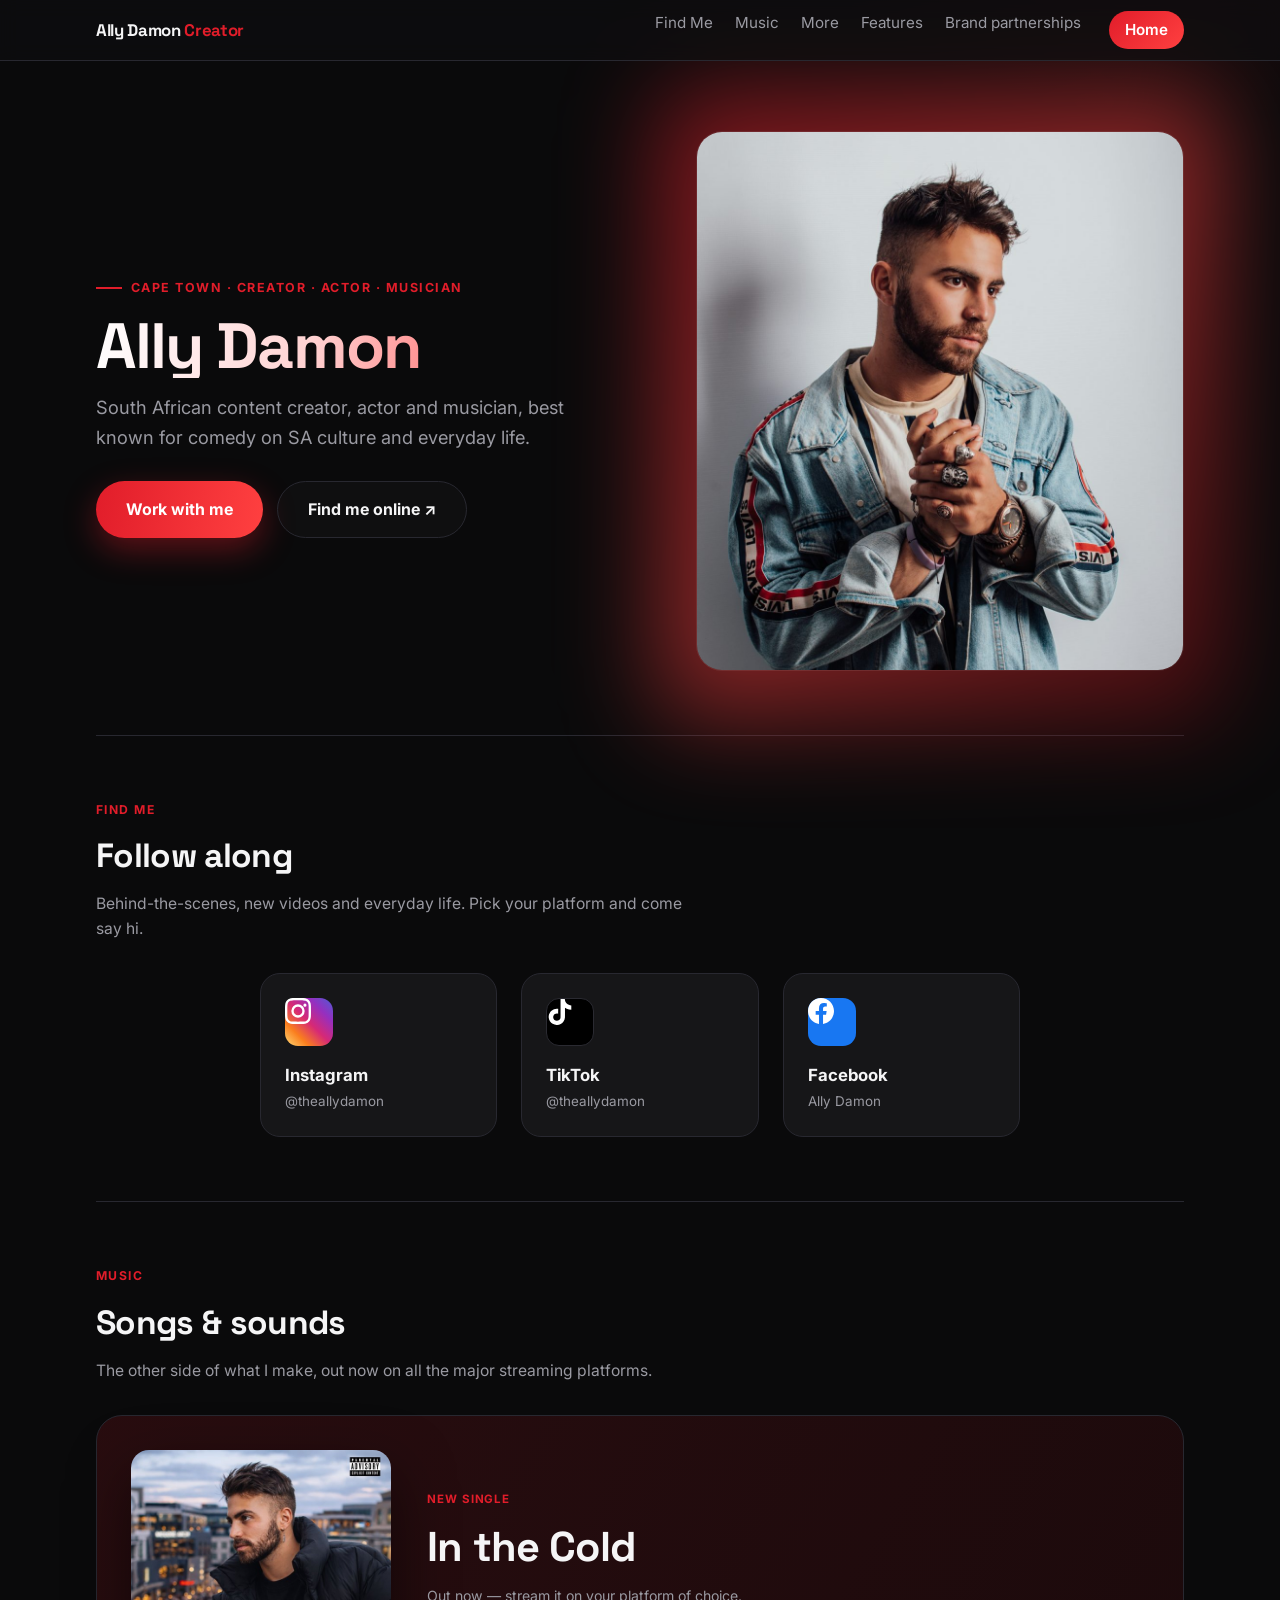
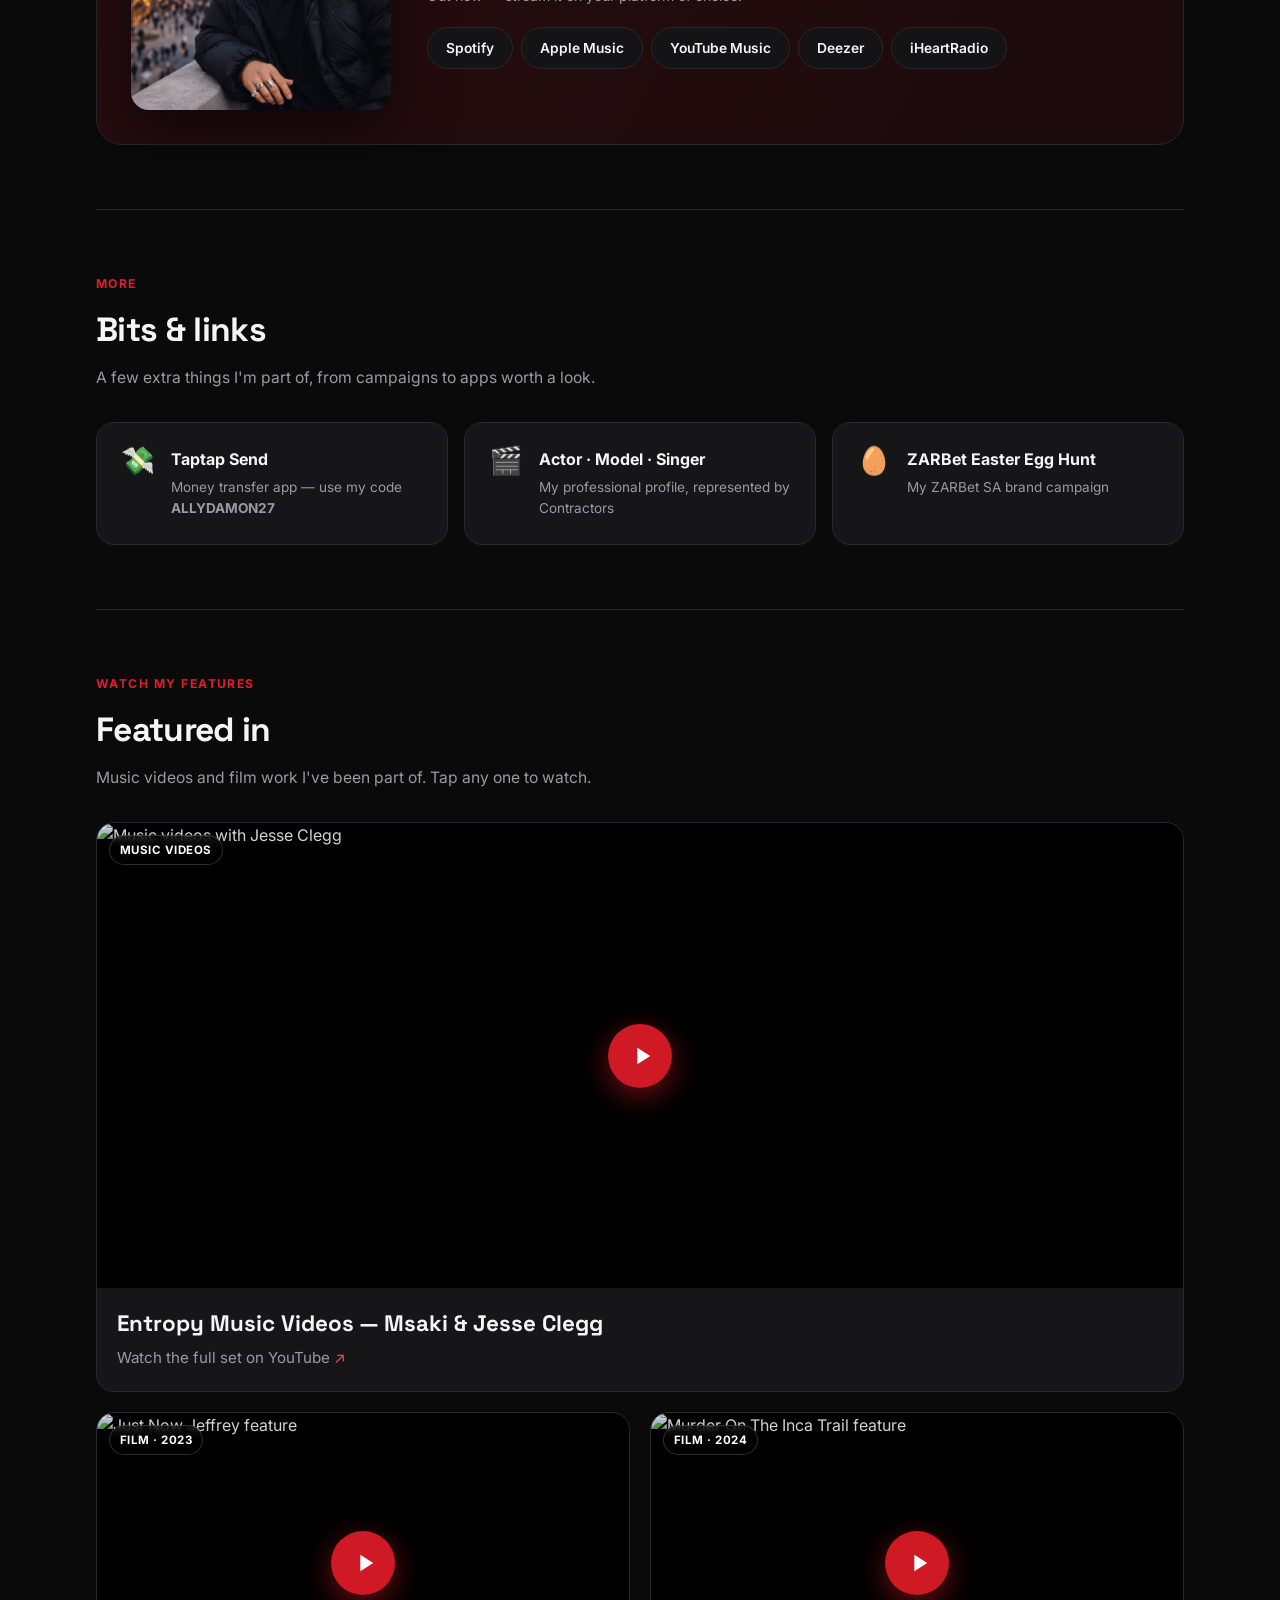
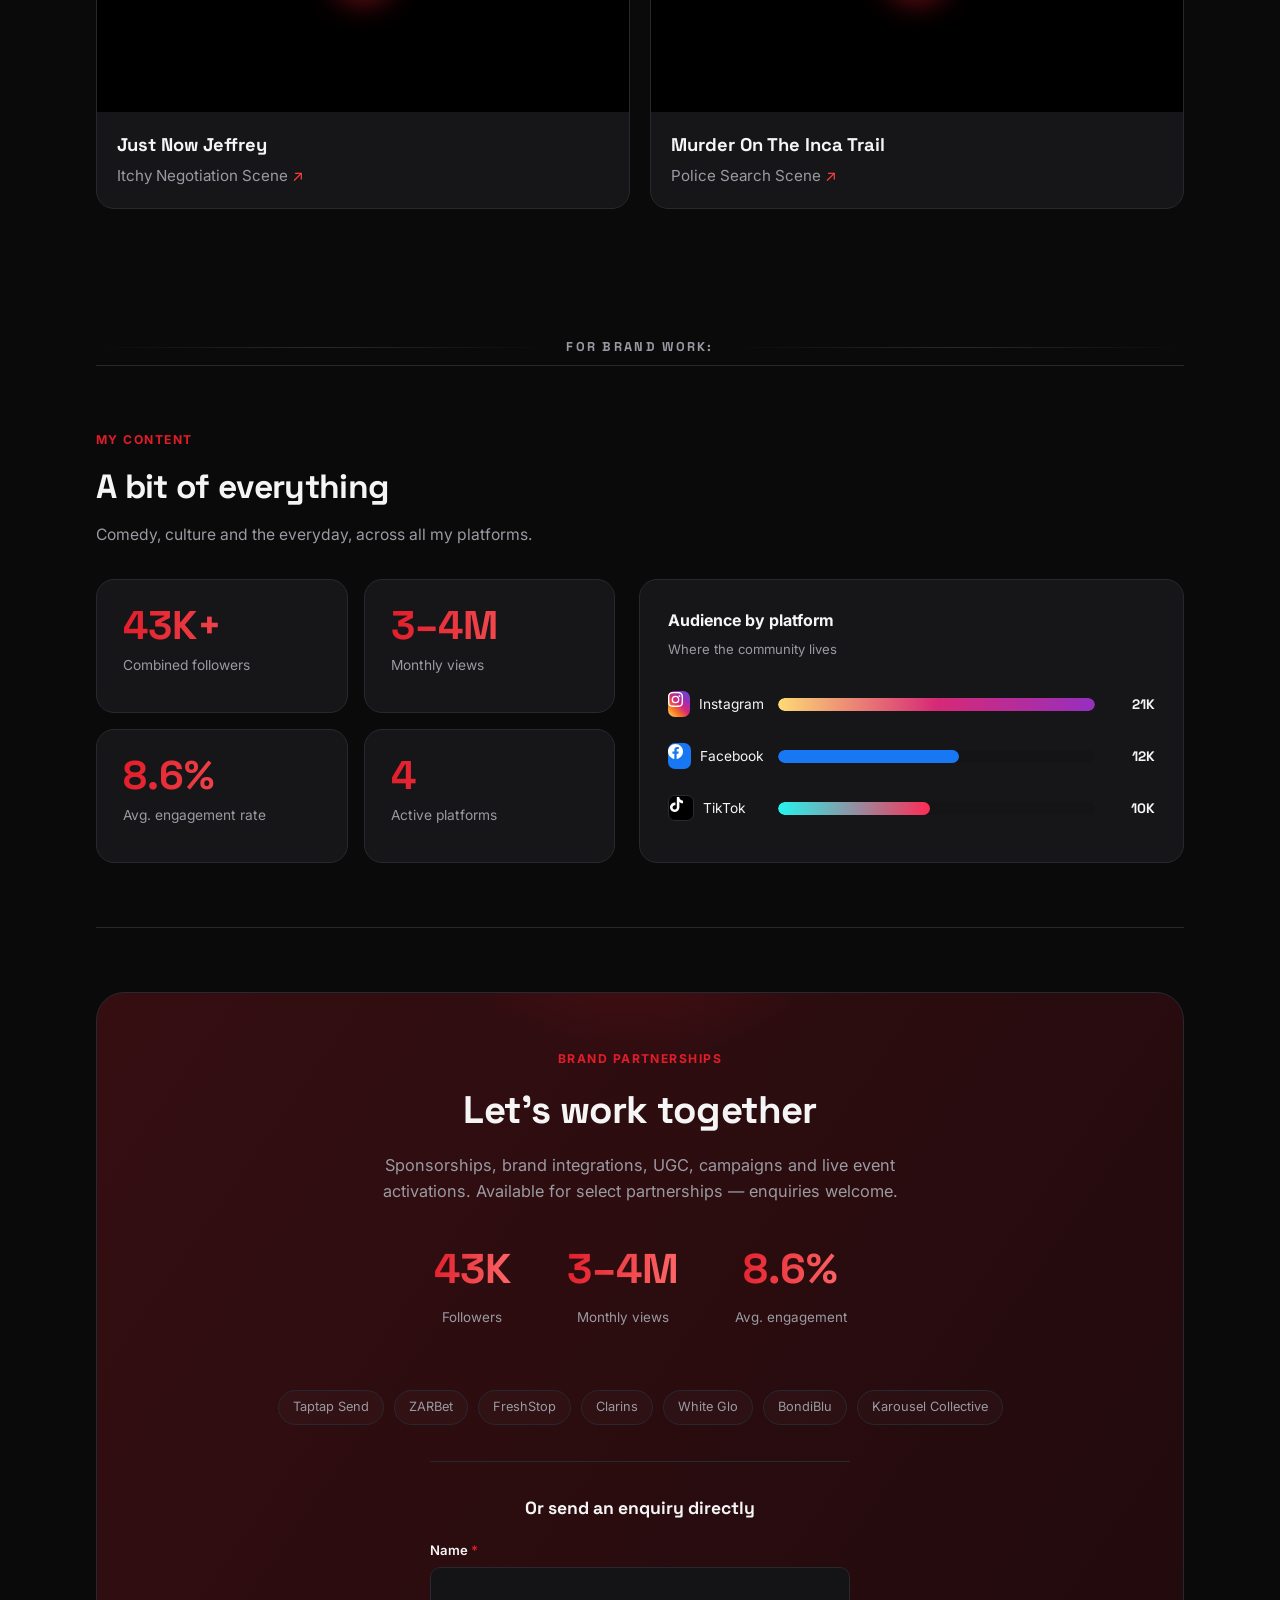
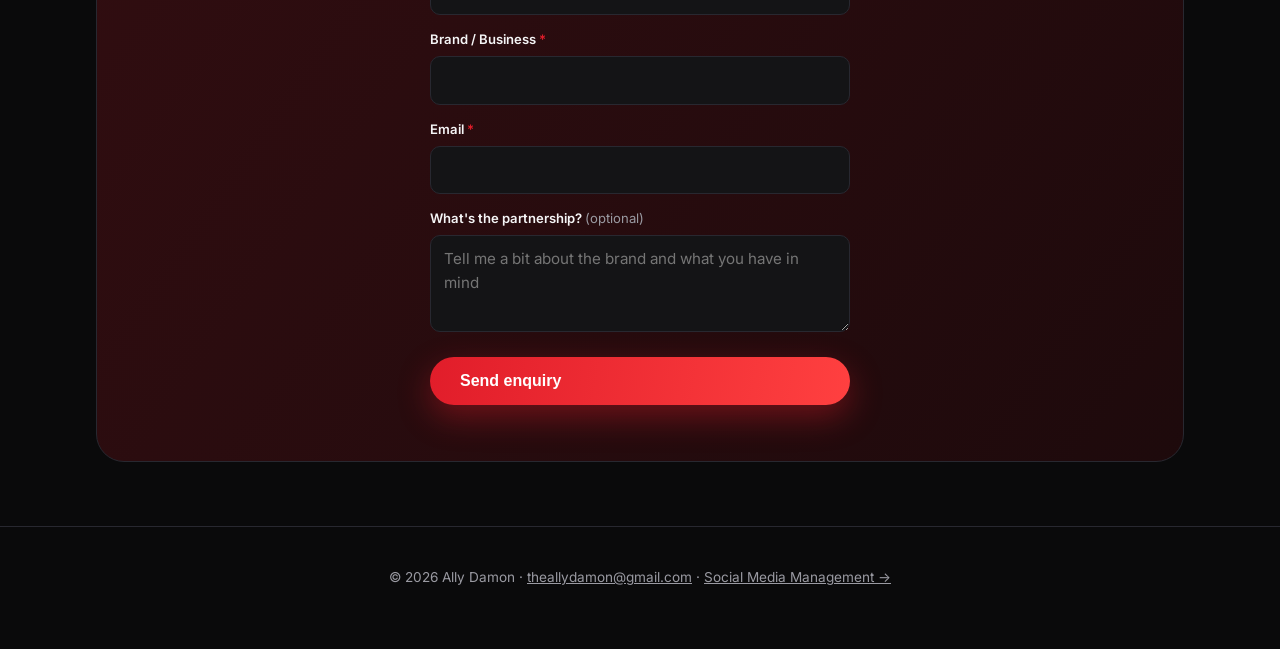
==== commit f5556f7b: "Remove 'Download media kit' button Removed the 'Download media kit' button from the HTML." ====
--- a/creator.html
+++ b/creator.html
@@ -232,7 +232,6 @@
 <div><div class="n">8.6%</div><div class="l">Avg. engagement</div></div>
 </div>
 <div class="cpro-cta-btns">
-<button type="button" class="btn-lg btn-outline" id="openKitBtn">Download media kit ↓</button>
 </div>
 <div class="cpro-collabs">
 <span class="collab-chip">Taptap Send</span>
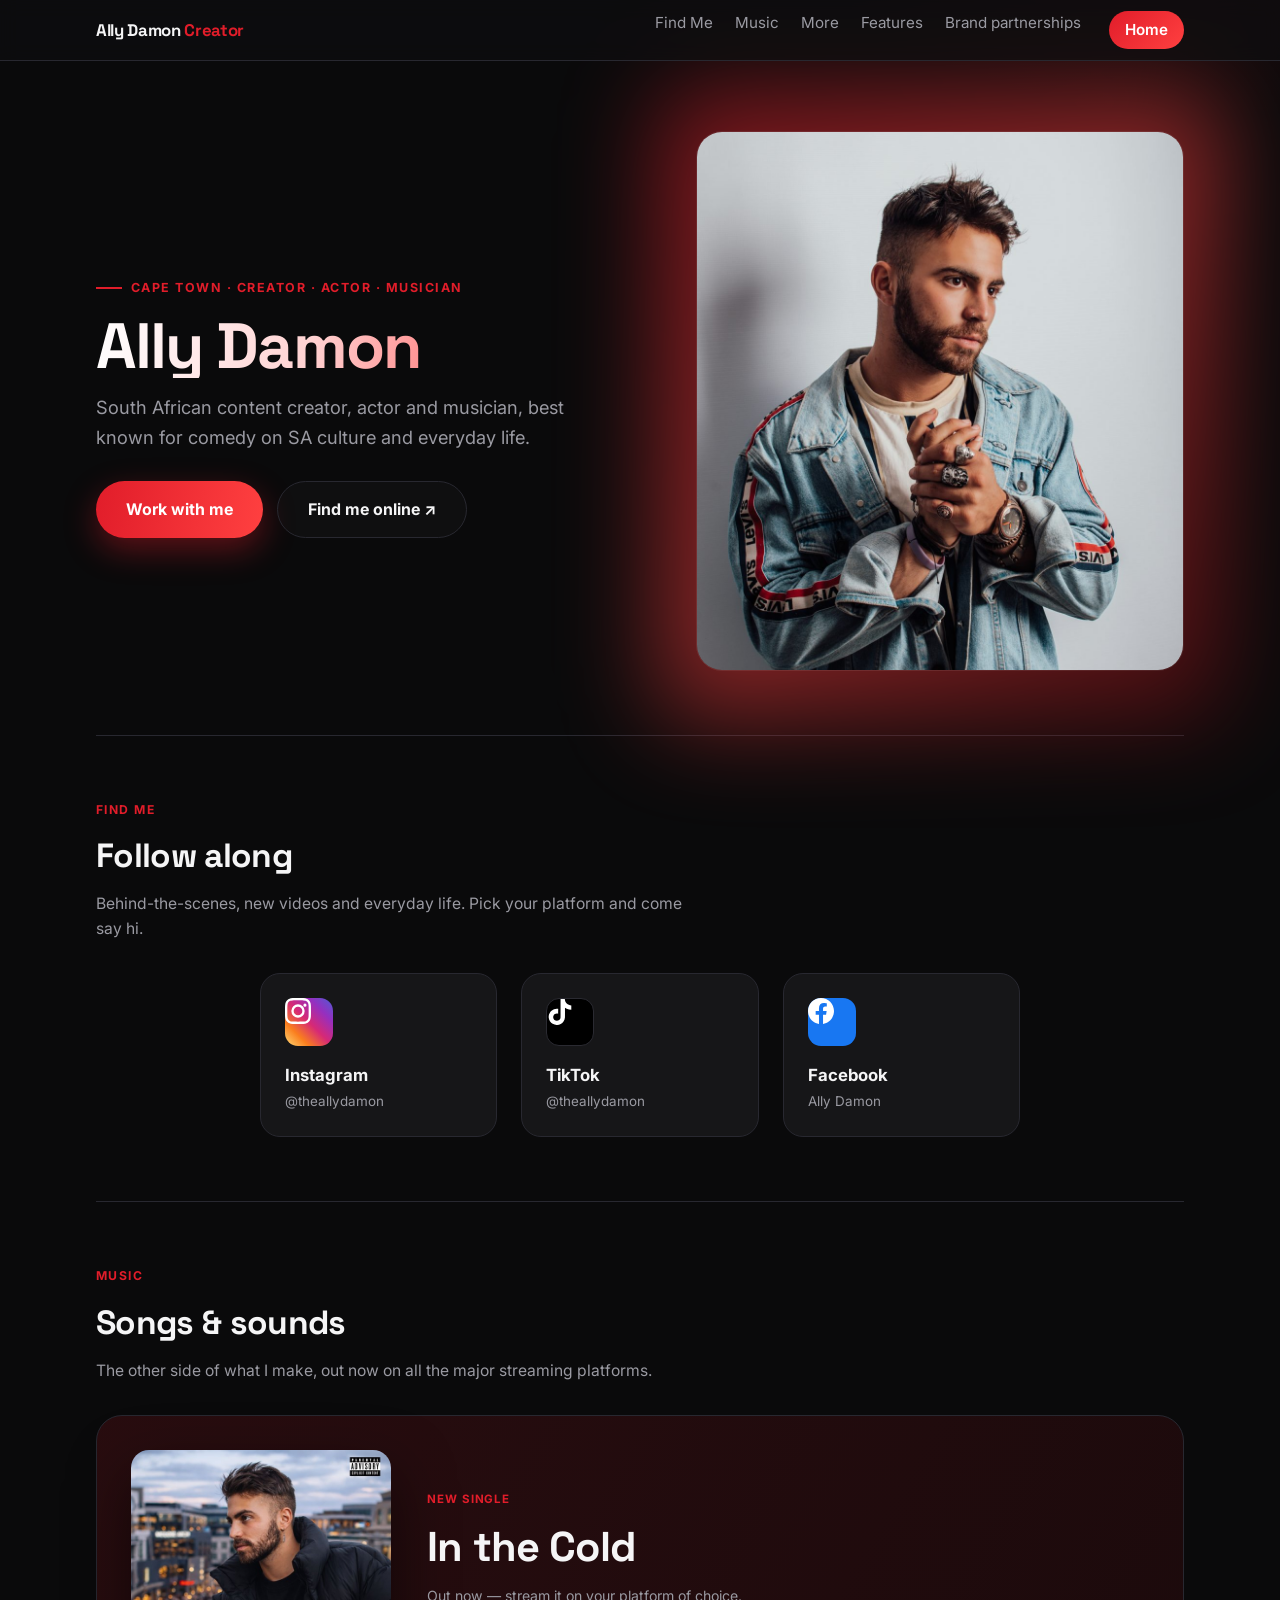
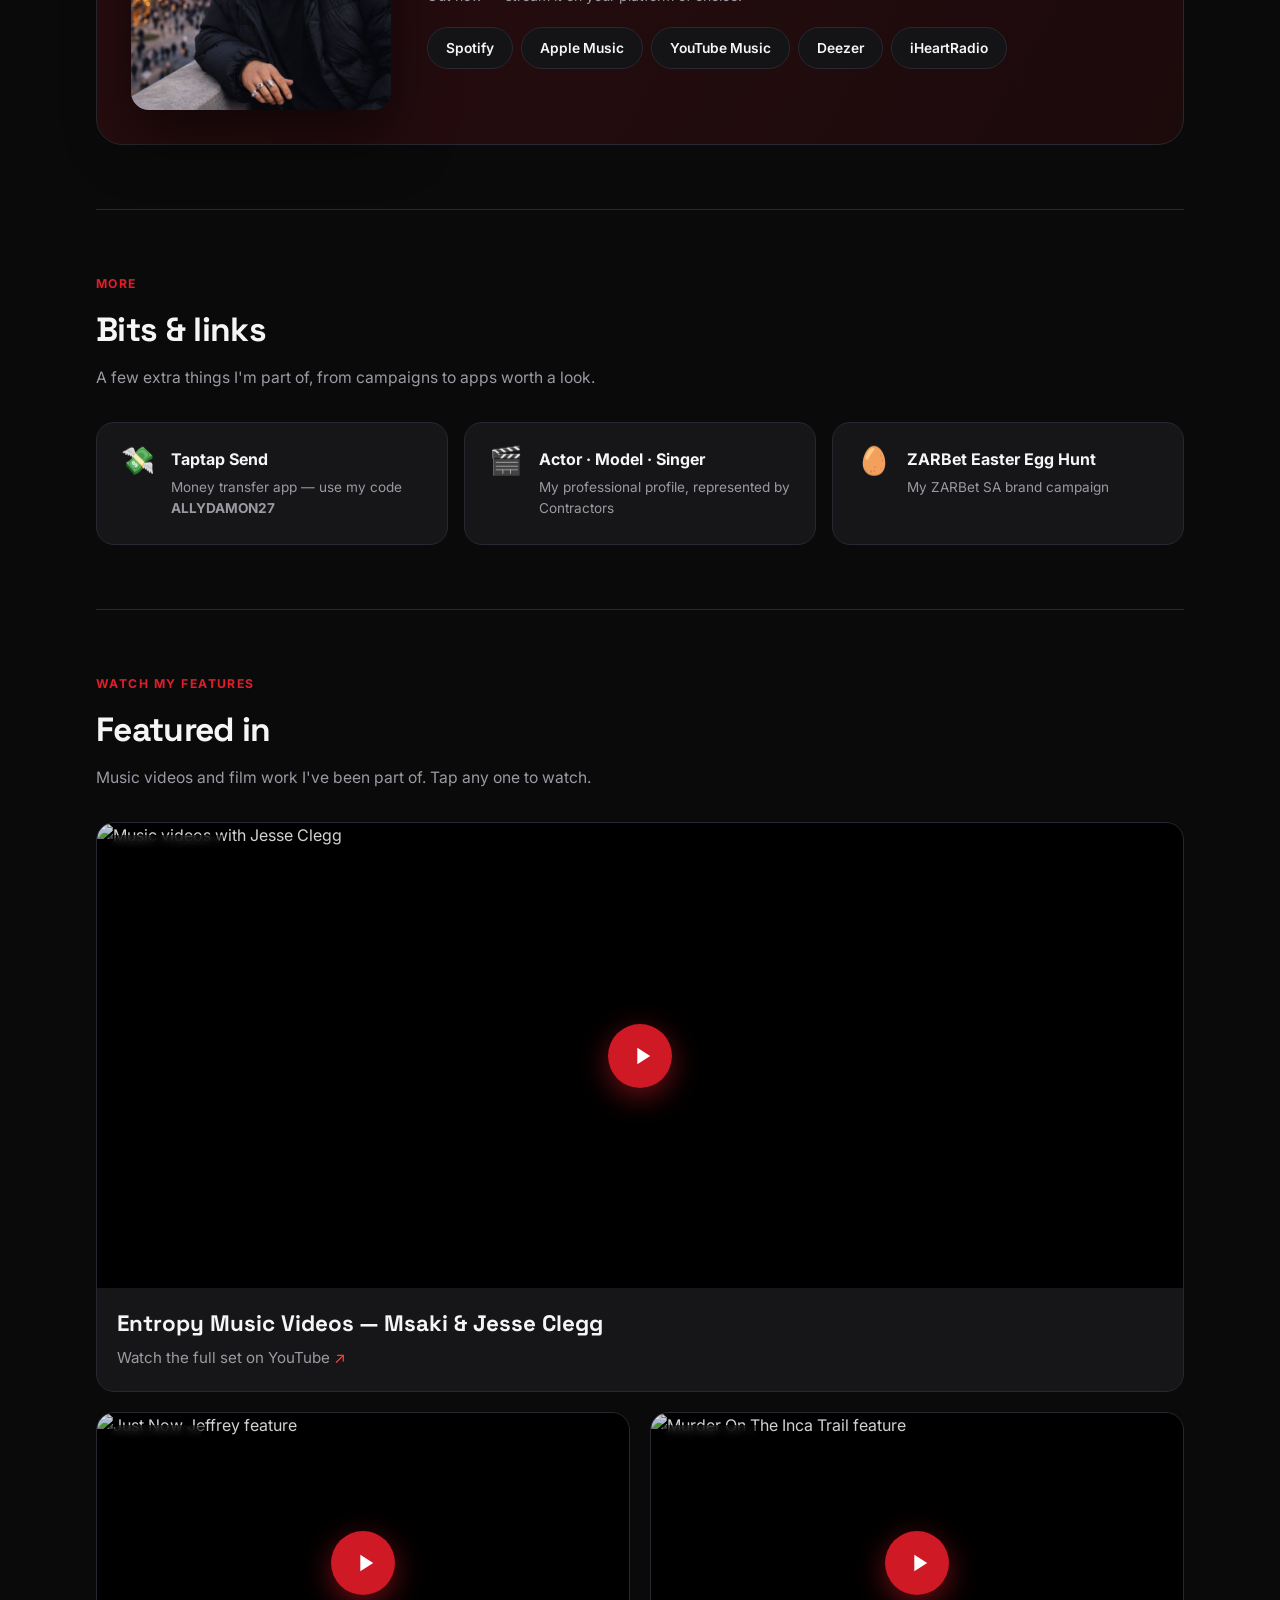
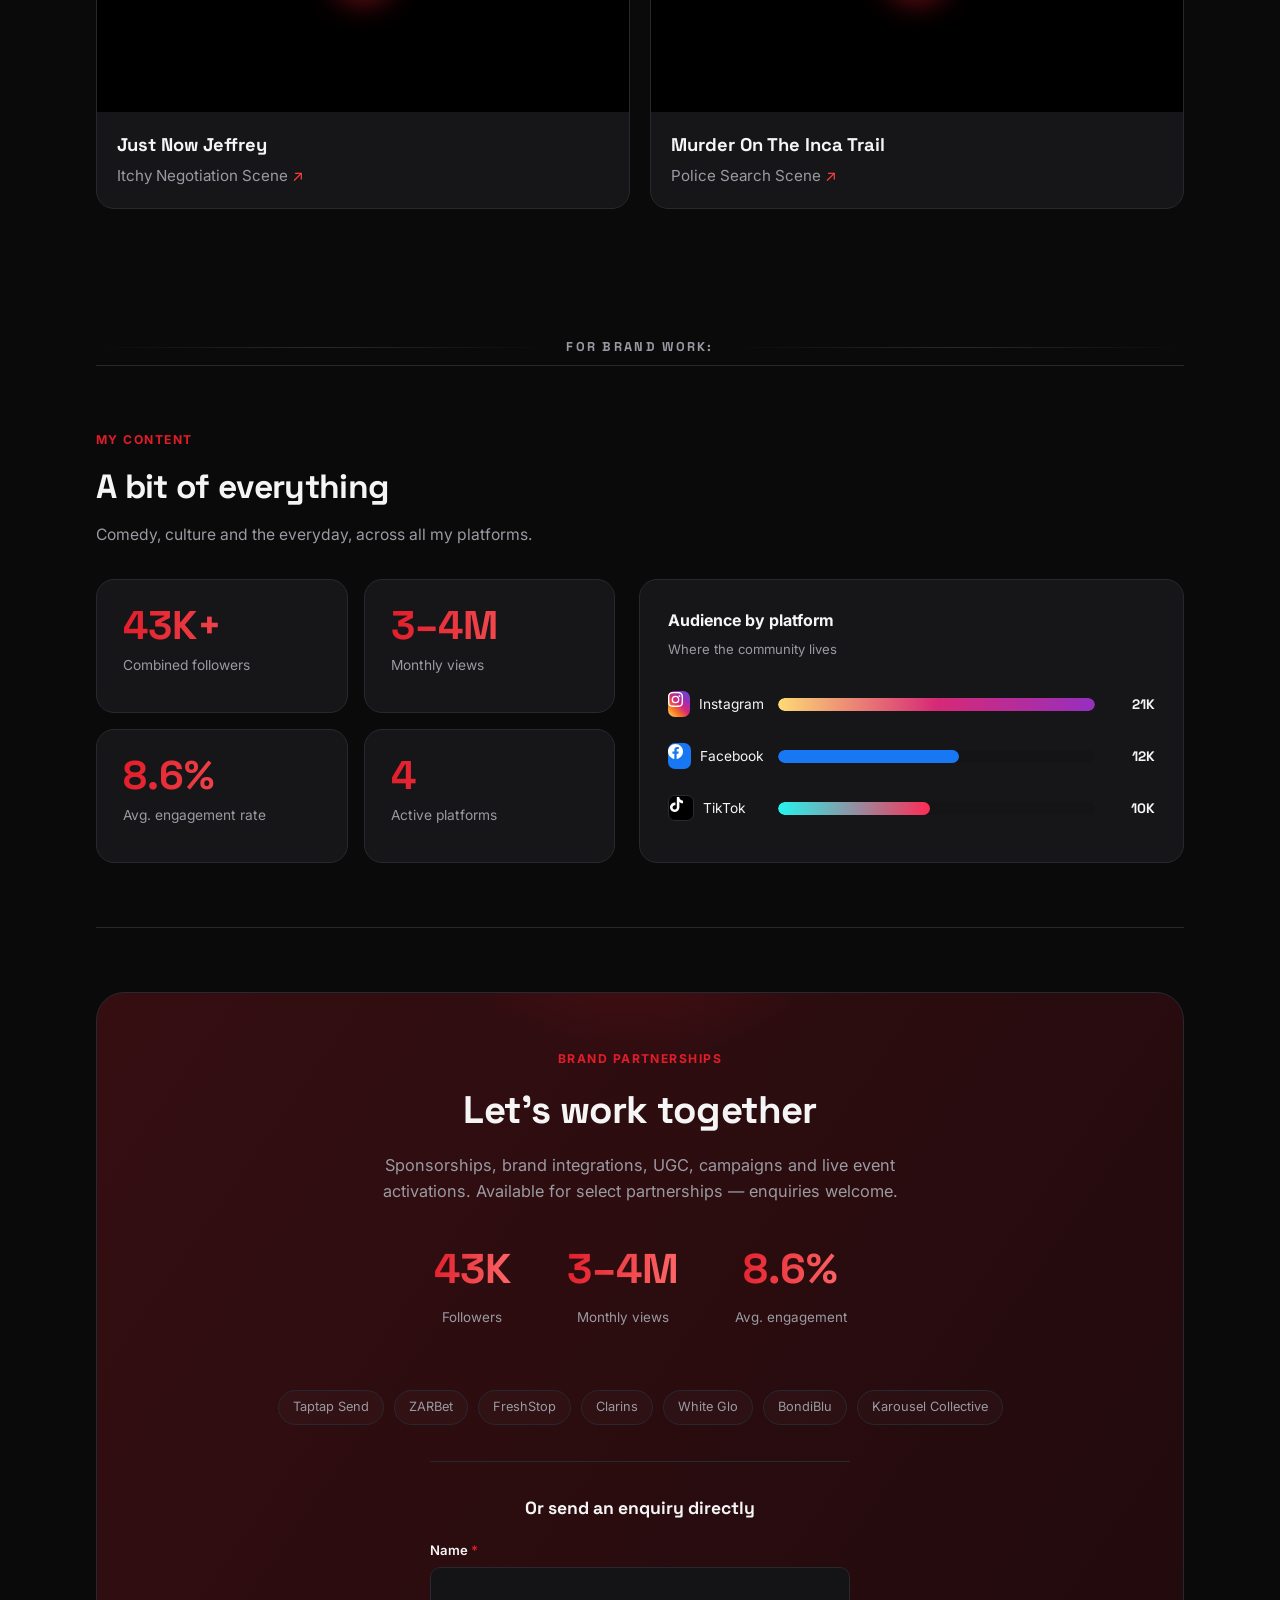
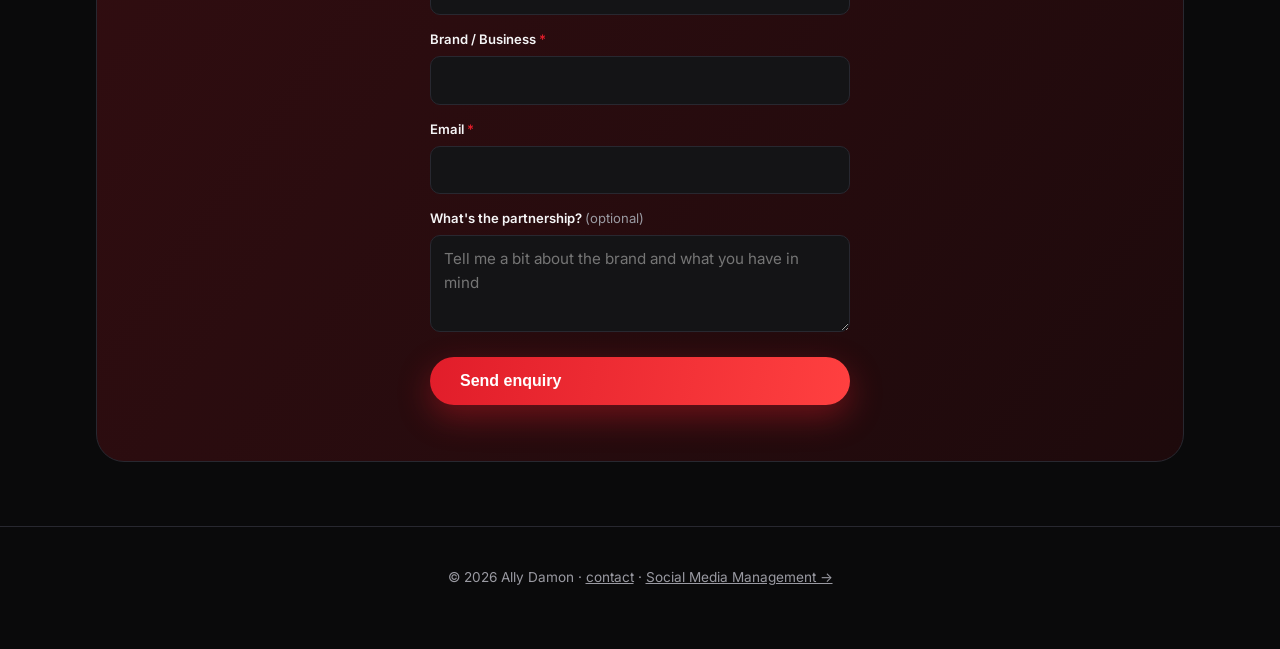
==== commit 58412b7d: "Update footer contact link in creator.html" ====
--- a/creator.html
+++ b/creator.html
@@ -282,7 +282,7 @@
 
 <footer class="footer">
 <div class="cpro-wrap">
-<p>© <span id="yr"></span> Ally Damon · <a id="creatorFooterEmail" href="#">contact</a> · <a href="SMM.html">Social Media Management →</a></p>
+<p>© <span id="yr"></span> Ally Damon · <a href="#brands">contact</a> · <a href="SMM.html">Social Media Management →</a></p>
 </div>
 </footer>
 <!-- MEDIA KIT GATED DOWNLOAD MODAL -->
@@ -336,7 +336,6 @@
 <script src="forms.js"></script>
 <script>
 document.getElementById('yr').textContent = new Date().getFullYear();
-revealEmail('creatorFooterEmail', 'theallydamon', 'gmail.com');
 initContactForm({
 formId: 'brandsContactForm', errorId: 'brandsContactError',
 wrapId: 'brandsContactWrap', successId: 'brandsContactSuccess',
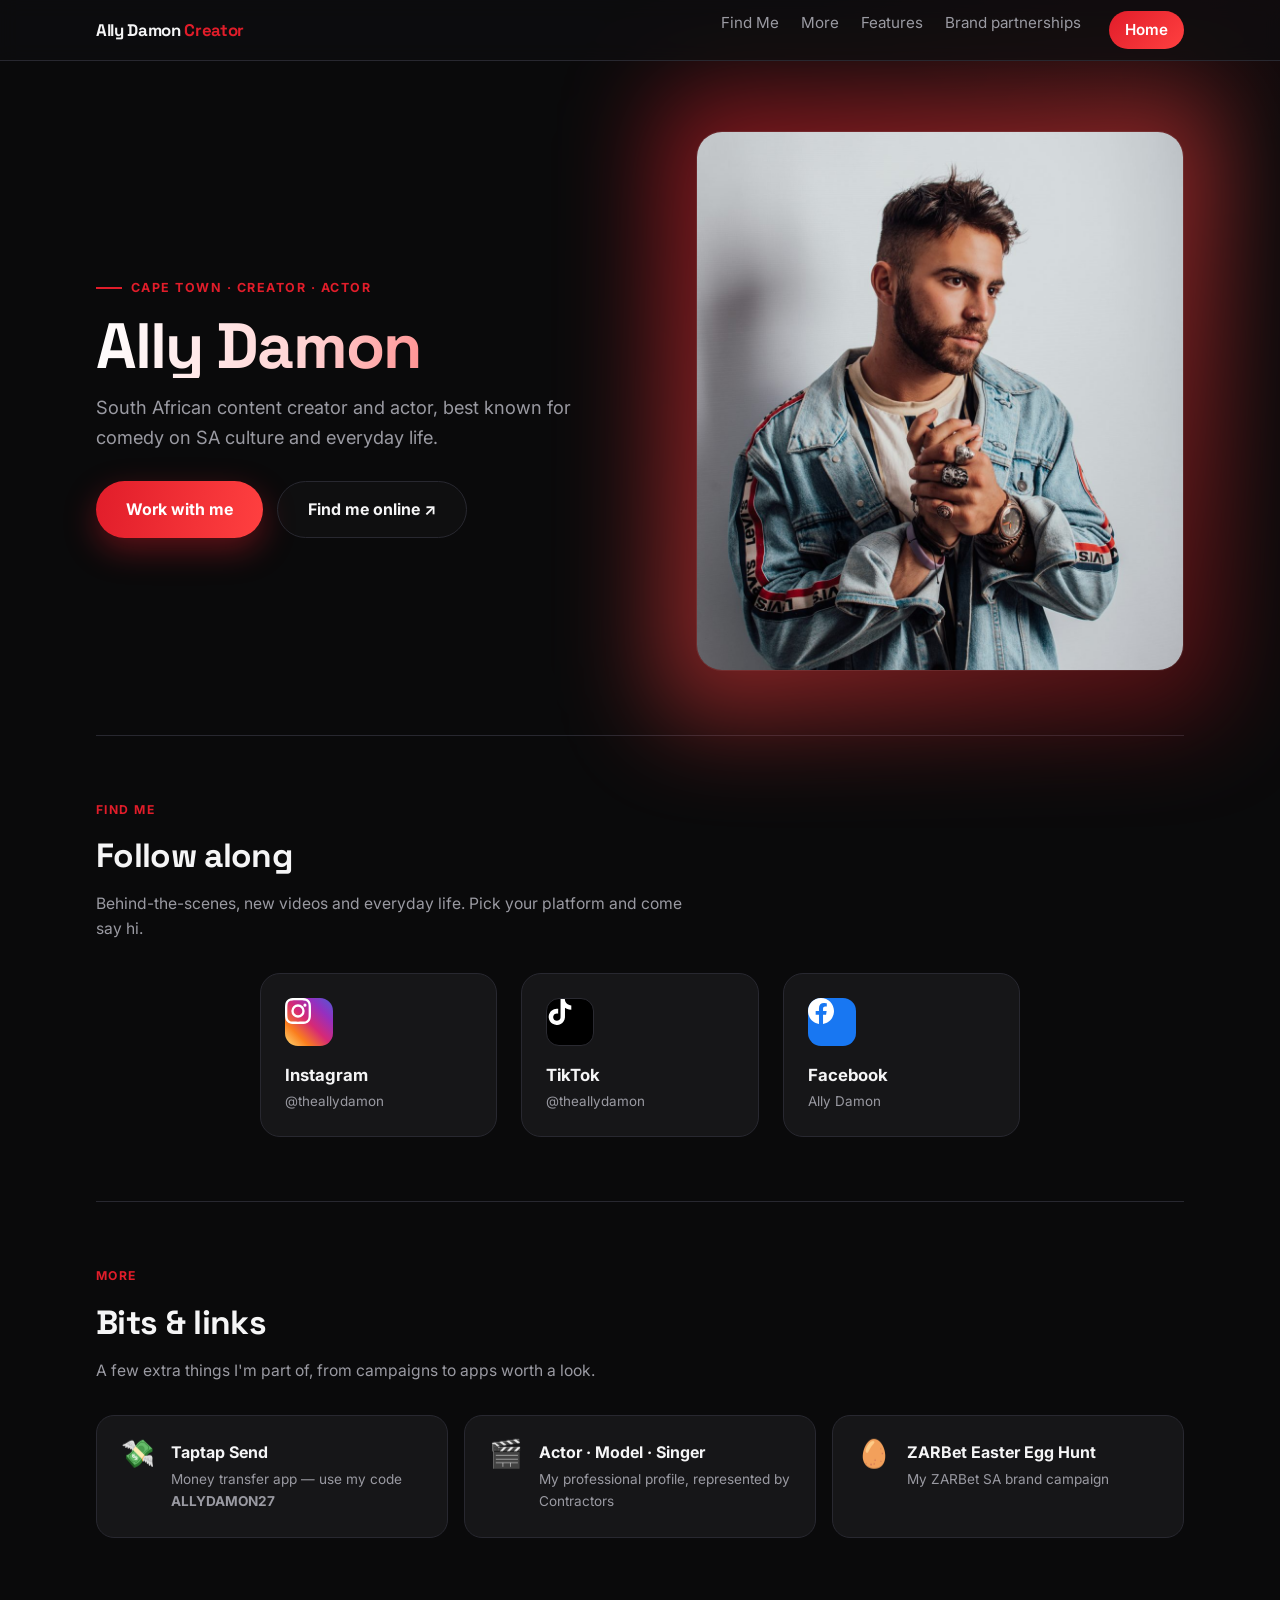
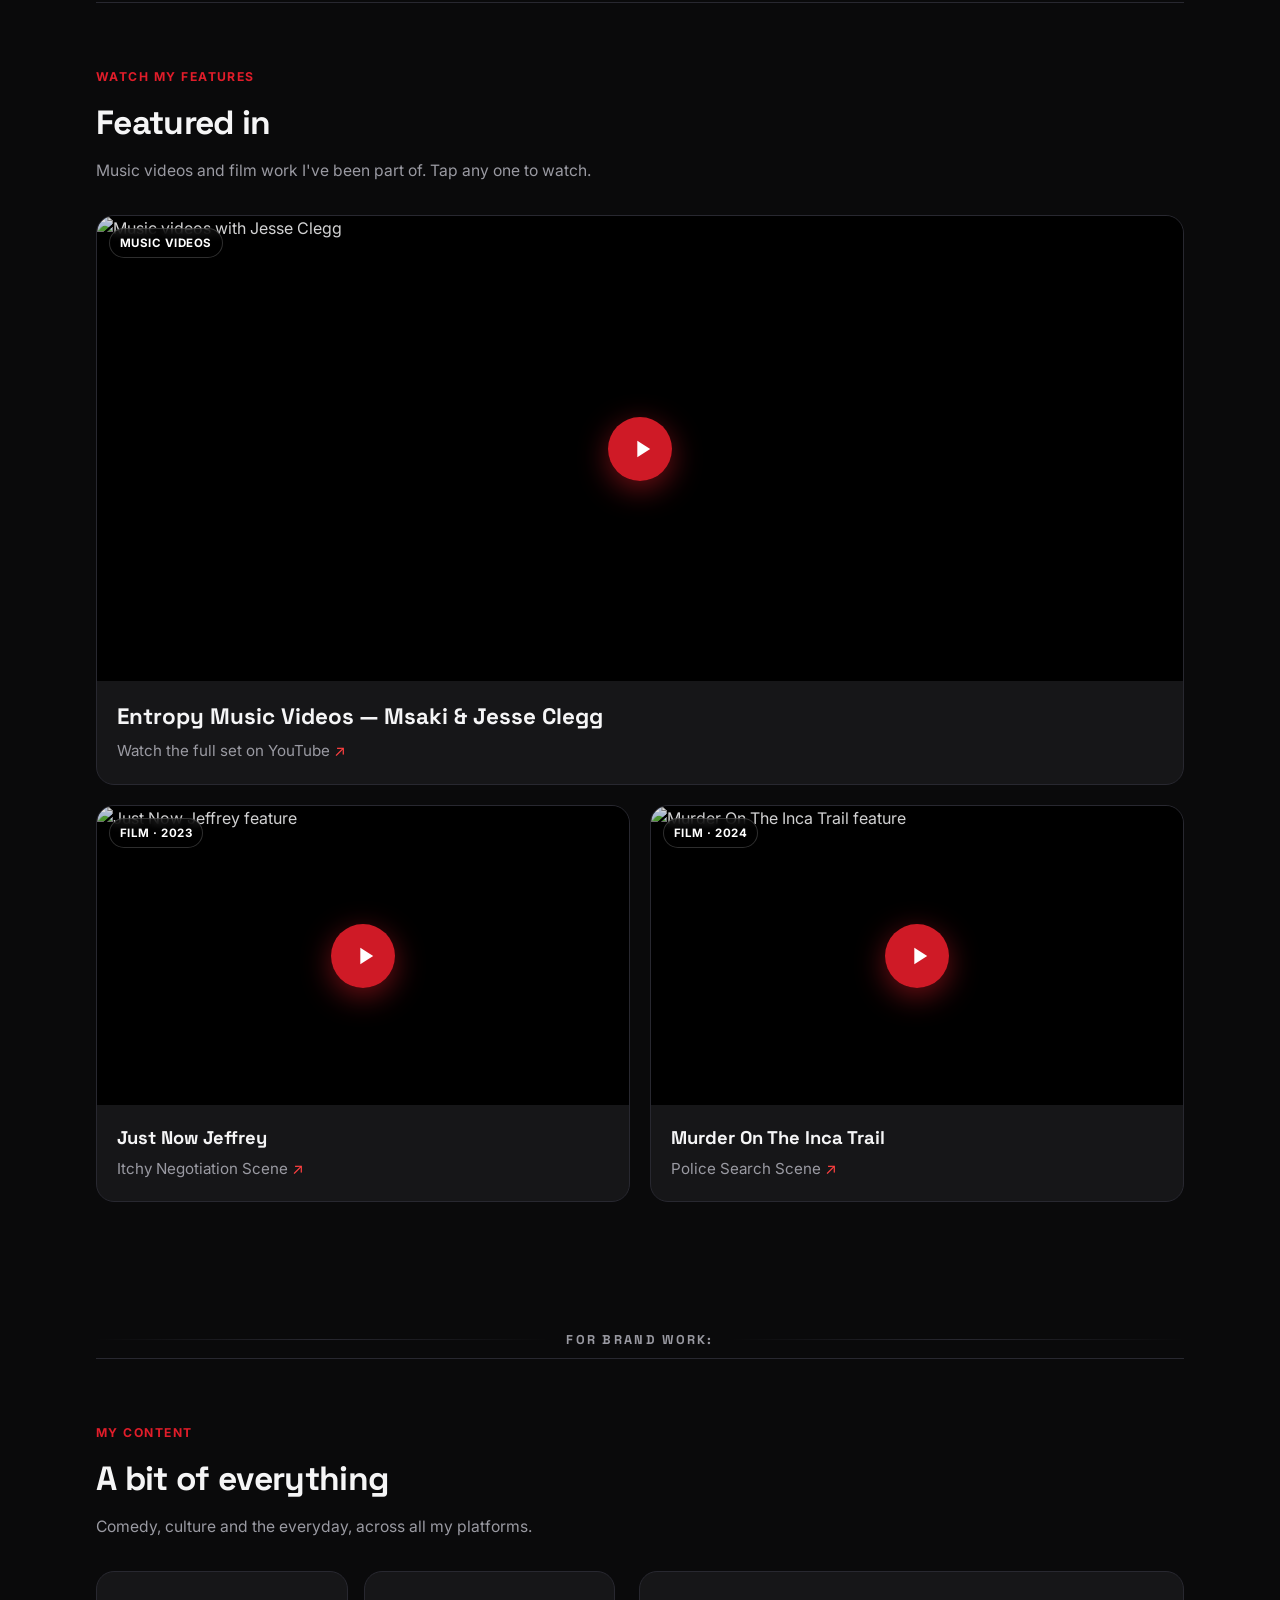
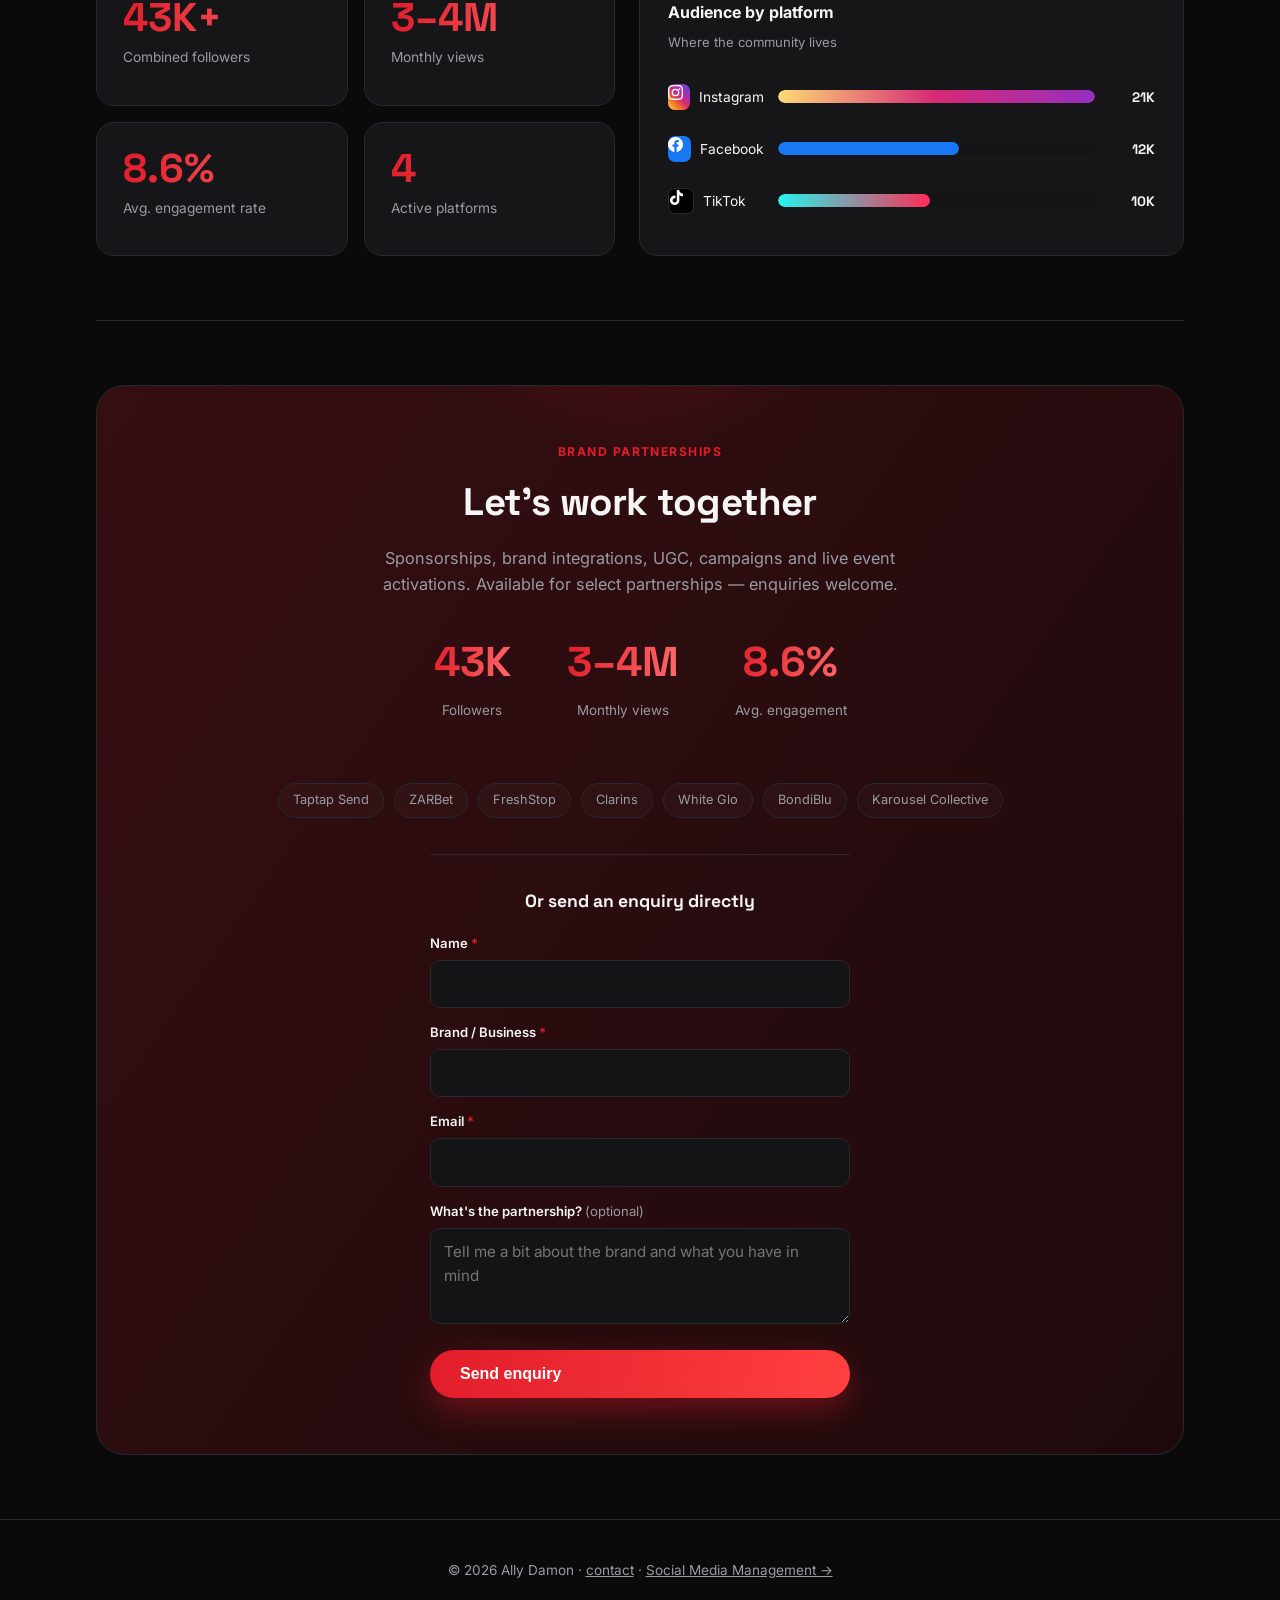
==== commit fce422d8: "Add dedicated music page and latest release" ====
--- a/creator.html
+++ b/creator.html
@@ -4,7 +4,7 @@
 <meta charset="UTF-8" />
 <meta name="viewport" content="width=device-width, initial-scale=1.0" />
 <title>Ally Damon — Creator</title>
-<meta name="description" content="Ally Damon — South African content creator, actor and musician. Socials, music, features, and brand partnerships." />
+<meta name="description" content="Ally Damon — South African content creator and actor. Socials, features, and brand partnerships." />
 <meta property="og:title" content="Ally Damon" />
 <meta property="og:description" content="South African content creator. Watch, follow, and work with me." />
 <meta property="og:type" content="website" />
@@ -26,7 +26,6 @@
 </button>
 <div class="links" id="navLinks">
 <a href="#find">Find Me</a>
-<a href="#music">Music</a>
 <a href="#more">More</a>
 <a href="#features">Features</a>
 <a href="#brands">Brand partnerships</a>
@@ -39,9 +38,9 @@
 <header class="cpro-hero">
 <div class="cpro-wrap cpro-hero-inner">
 <div class="cpro-hero-text">
-<span class="cpro-eyebrow">Cape Town · Creator · Actor · Musician</span>
+<span class="cpro-eyebrow">Cape Town · Creator · Actor</span>
 <h1>Ally Damon</h1>
-<p class="cpro-lead">South African content creator, actor and musician, best known for comedy on SA culture and everyday life.</p>
+<p class="cpro-lead">South African content creator and actor, best known for comedy on SA culture and everyday life.</p>
 <div class="cpro-cta-row">
 <a class="btn-lg btn-grad" href="#brands">Work with me</a>
 <a class="btn-lg btn-outline" href="#find">Find me online ↗</a>
@@ -74,30 +73,6 @@
 <span class="thumb fb lg"><svg viewBox="0 0 24 24" fill="white"><path d="M24 12.07C24 5.41 18.63 0 12 0S0 5.4 0 12.07C0 18.1 4.39 23.1 10.13 24v-8.44H7.08v-3.49h3.05V9.41c0-3.02 1.8-4.7 4.54-4.7 1.31 0 2.68.24 2.68.24v2.97h-1.5c-1.5 0-1.96.93-1.96 1.89v2.26h3.32l-.53 3.49h-2.8V24C19.62 23.1 24 18.1 24 12.07z"/></svg></span>
 <div><div class="sc-name">Facebook</div><div class="sc-handle">Ally Damon</div></div>
 </a>
-</div>
-</section>
-
-<!-- MUSIC -->
-<section class="cpro-section" id="music">
-<div class="cpro-head">
-<div class="cpro-kicker">Music</div>
-<h2>Songs &amp; sounds</h2>
-<p>The other side of what I make, out now on all the major streaming platforms.</p>
-</div>
-<div class="music-feature">
-<img class="cover" src="assets/song-cover.jpg" alt="In the Cold — single cover" />
-<div class="music-info">
-<div class="eyebrow">New Single</div>
-<h3>In the Cold</h3>
-<p class="sub">Out now — stream it on your platform of choice.</p>
-<div class="pills">
-<a class="pill brand-spotify" href="https://open.spotify.com/album/6DT9CDrT38gmLGolGcbarC" target="_blank" rel="noopener">Spotify</a>
-<a class="pill brand-apple" href="https://music.apple.com/za/album/in-the-cold-single/1884320792" target="_blank" rel="noopener">Apple Music</a>
-<a class="pill brand-yt" href="https://music.youtube.com/watch?v=m2lHkrizxuM" target="_blank" rel="noopener">YouTube Music</a>
-<a class="pill brand-deezer" href="https://www.deezer.com/album/937471061" target="_blank" rel="noopener">Deezer</a>
-<a class="pill brand-iheart" href="https://www.iheart.com/artist/id-49983543/albums/id-386353900" target="_blank" rel="noopener">iHeartRadio</a>
-</div>
-</div>
 </div>
 </section>
 
--- a/styles.css
+++ b/styles.css
@@ -425,6 +425,9 @@
   background: linear-gradient(120deg, rgba(225,29,42,0.14), rgba(120,10,16,0.16));
   border: 1px solid var(--border); border-radius: 26px; padding: 34px;
 }
+.music-release-list { display: grid; gap: 24px; }
+.music-pro .music-hero { padding-bottom: 48px; }
+.music-pro .music-portrait img { object-position: center; }
 .music-feature .cover { width: 100%; border-radius: 18px; box-shadow: 0 24px 60px rgba(0,0,0,0.55); display: block; }
 .music-feature .eyebrow { color: var(--accent); }
 .music-feature h3 { font-family: "Space Grotesk", Inter, sans-serif; font-size: 2.6rem; font-weight: 700; letter-spacing: -0.02em; margin: 6px 0 4px; }
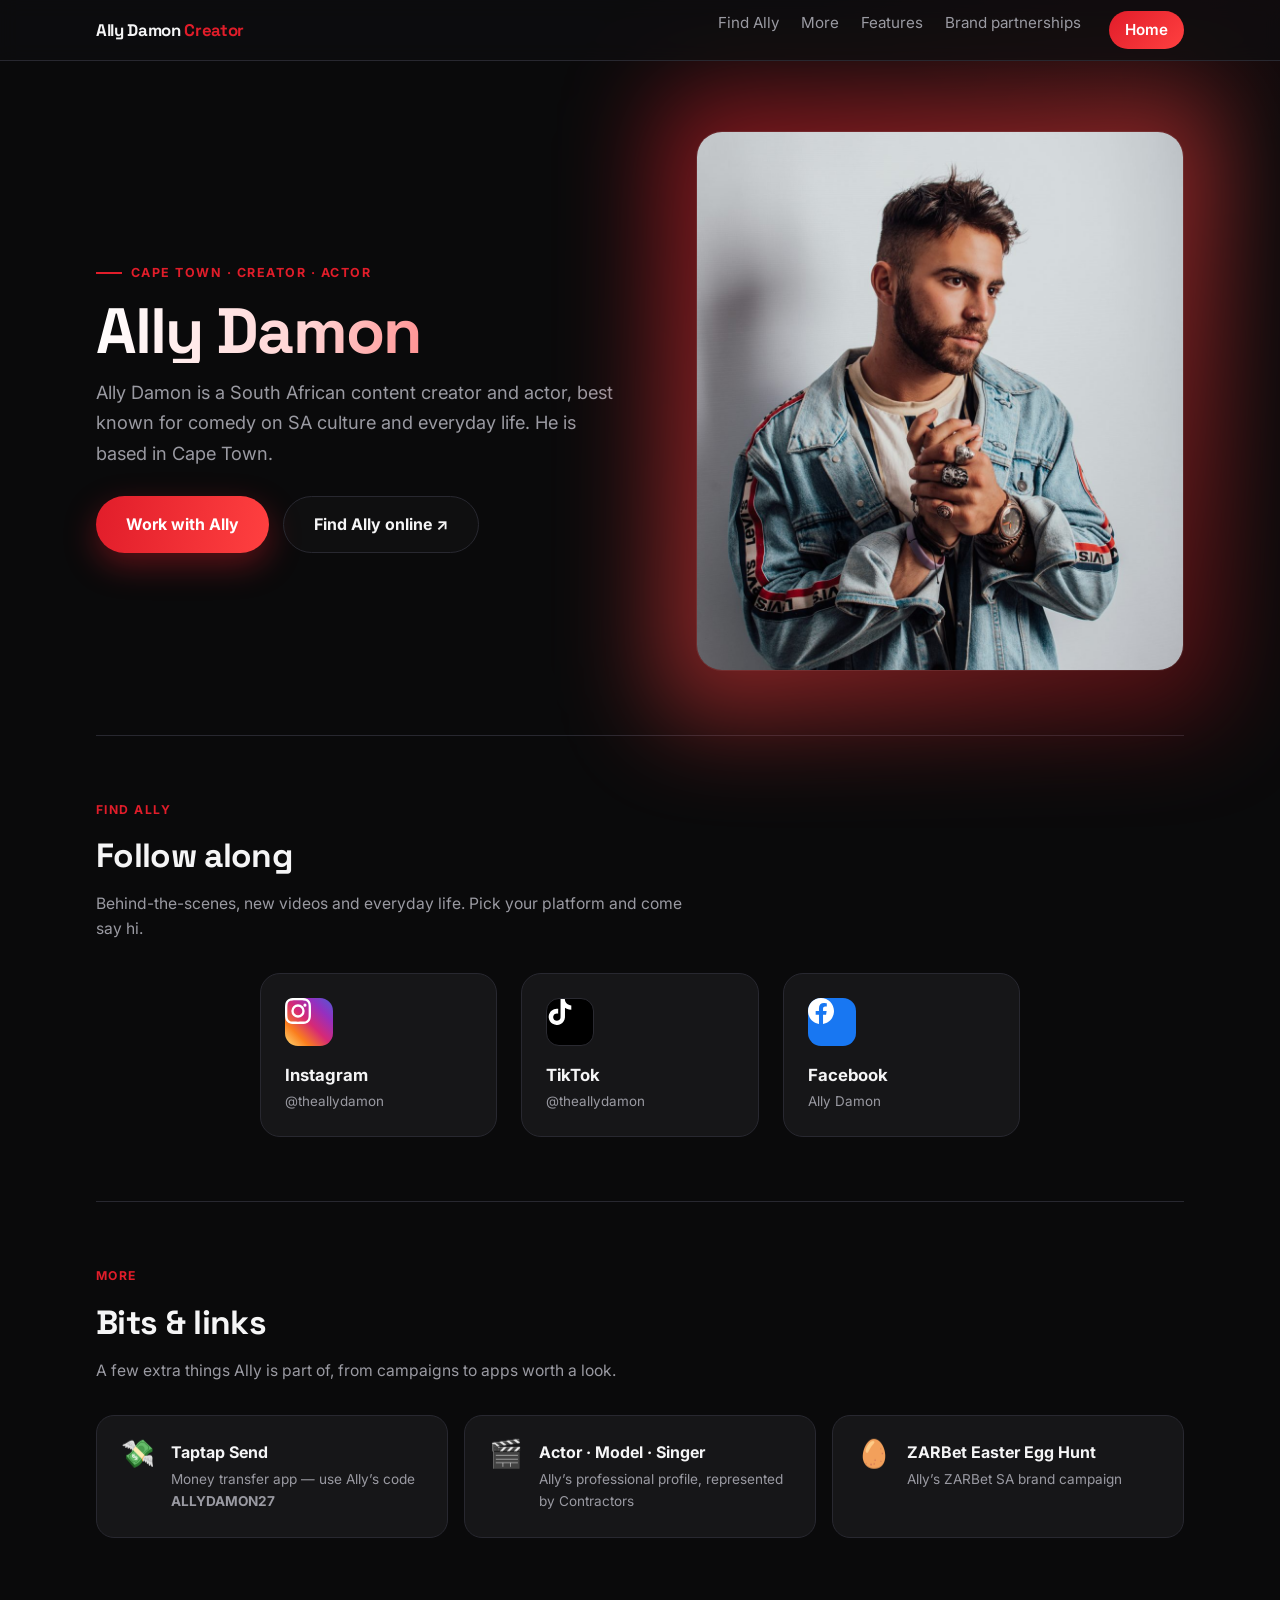
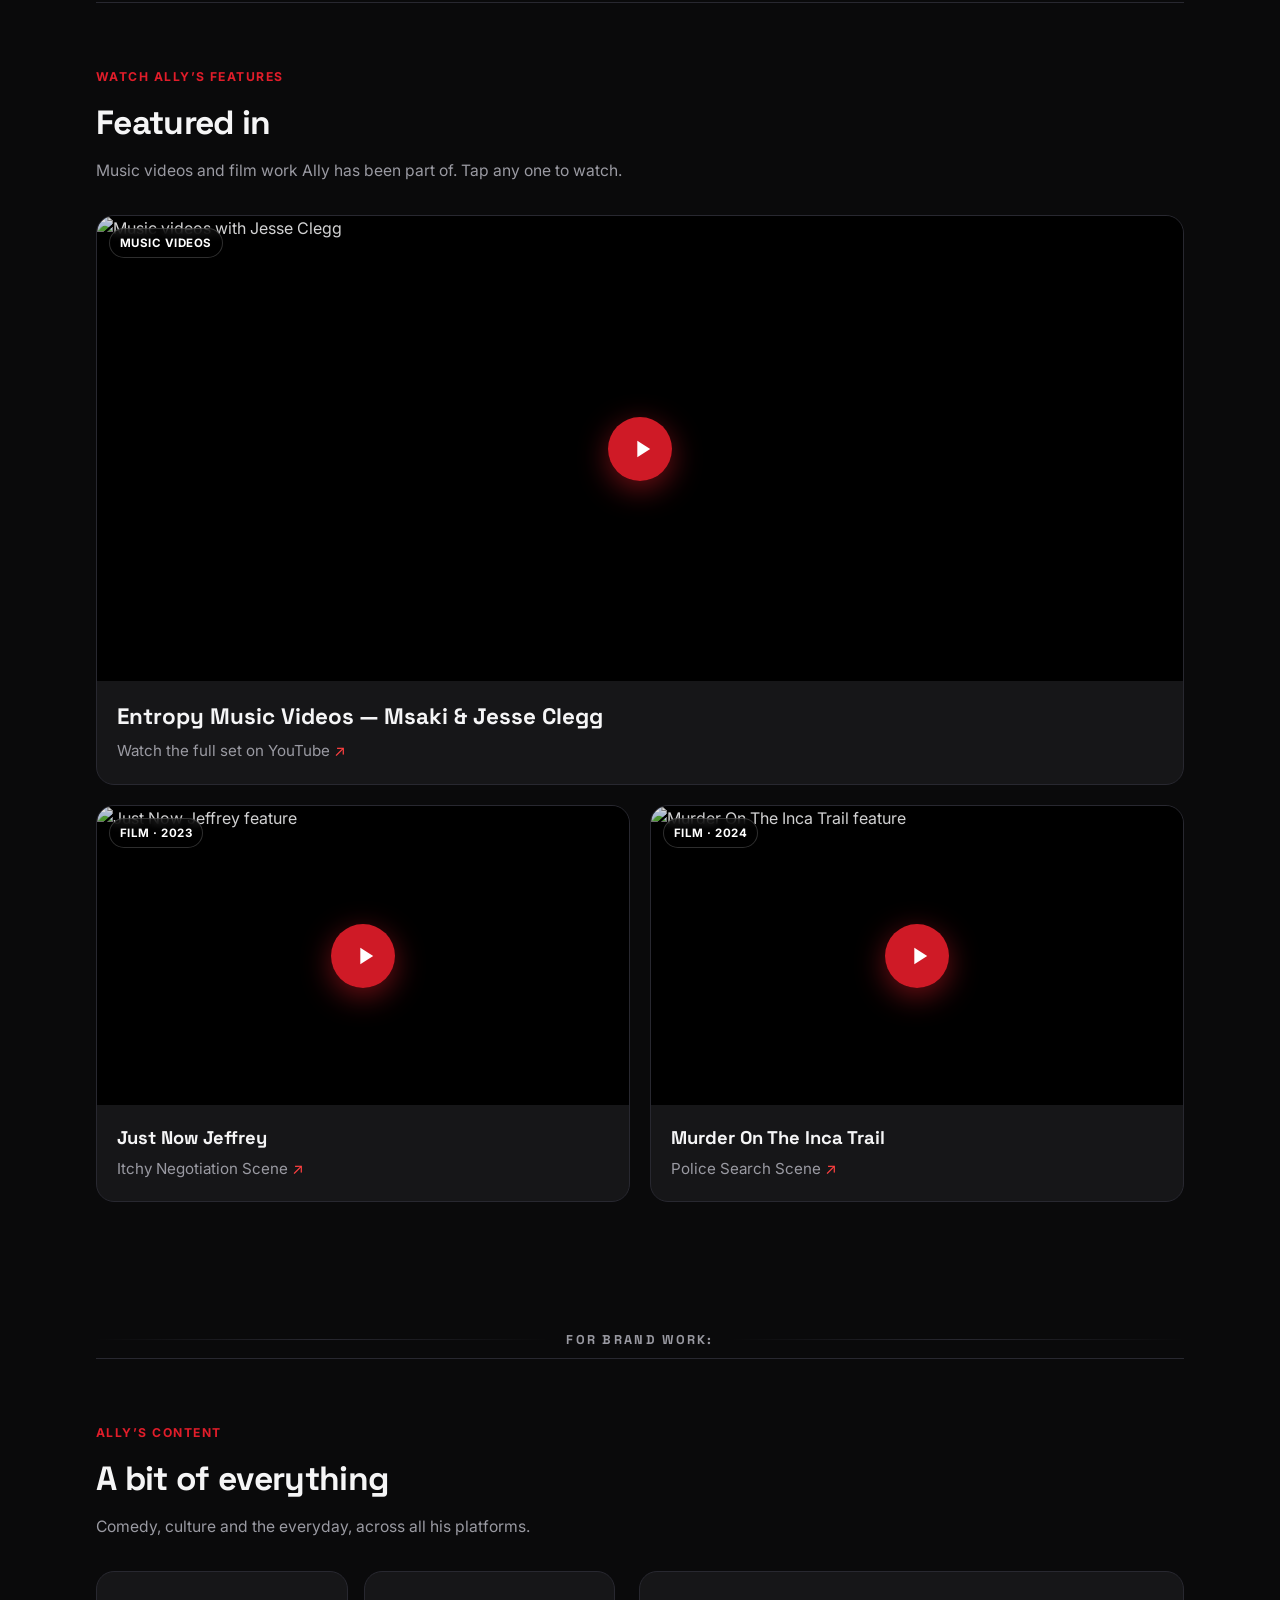
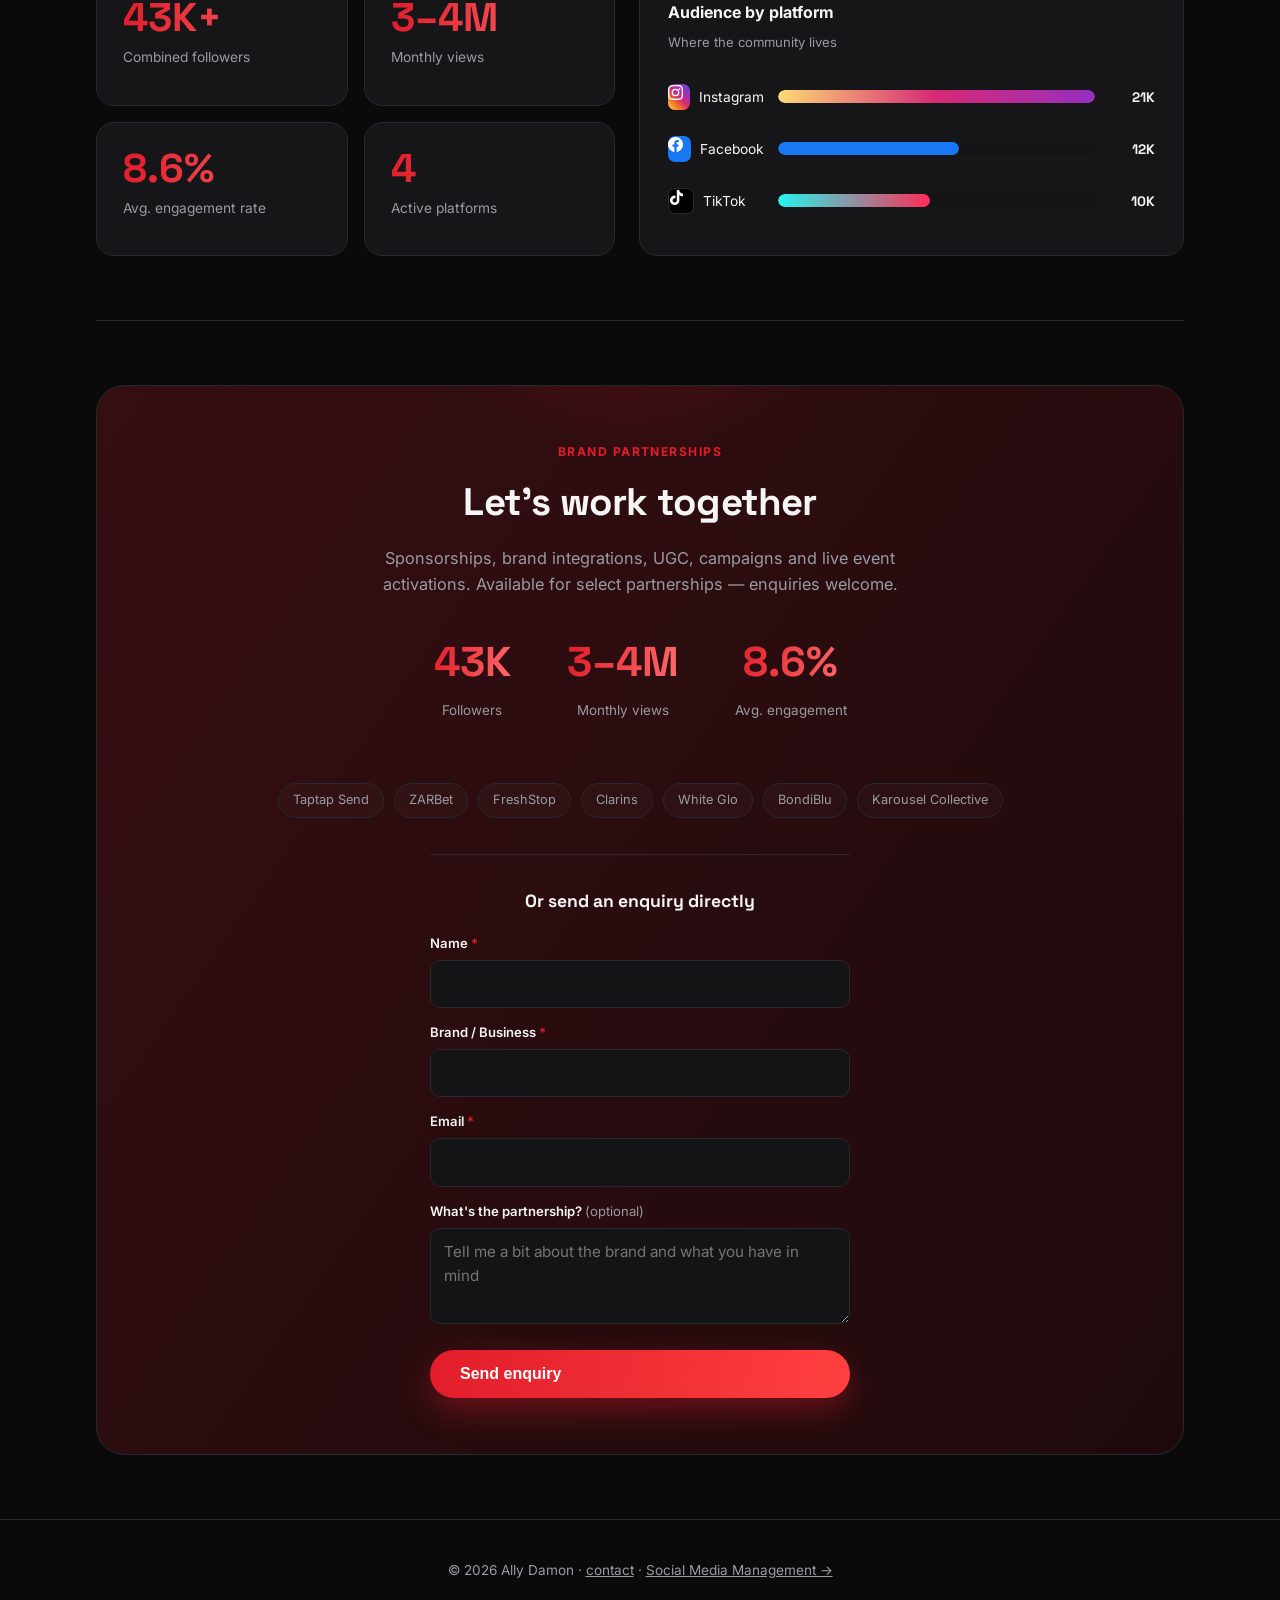
==== commit 327dd52b: "Update Ally identity copy and structured data" ====
--- a/creator.html
+++ b/creator.html
@@ -4,10 +4,12 @@
 <meta charset="UTF-8" />
 <meta name="viewport" content="width=device-width, initial-scale=1.0" />
 <title>Ally Damon — Creator</title>
-<meta name="description" content="Ally Damon — South African content creator and actor. Socials, features, and brand partnerships." />
+<meta name="description" content="Ally Damon — South African content creator and actor. His official socials, features, and brand partnerships." />
 <meta property="og:title" content="Ally Damon" />
-<meta property="og:description" content="South African content creator. Watch, follow, and work with me." />
+<meta property="og:description" content="South African content creator. Watch, follow, and work with Ally." />
 <meta property="og:type" content="website" />
+<meta property="og:url" content="https://www.theallydamon.com/creator.html" />
+<link rel="canonical" href="https://www.theallydamon.com/creator.html" />
 <link rel="icon" href="/favicon.ico" sizes="any" />
 <link rel="icon" type="image/png" sizes="32x32" href="/assets/favicon-32x32.png" />
 <link rel="icon" type="image/png" sizes="16x16" href="/assets/favicon-16x16.png" />
@@ -25,7 +27,7 @@
 <span></span><span></span><span></span>
 </button>
 <div class="links" id="navLinks">
-<a href="#find">Find Me</a>
+<a href="#find">Find Ally</a>
 <a href="#more">More</a>
 <a href="#features">Features</a>
 <a href="#brands">Brand partnerships</a>
@@ -40,10 +42,10 @@
 <div class="cpro-hero-text">
 <span class="cpro-eyebrow">Cape Town · Creator · Actor</span>
 <h1>Ally Damon</h1>
-<p class="cpro-lead">South African content creator and actor, best known for comedy on SA culture and everyday life.</p>
+<p class="cpro-lead">Ally Damon is a South African content creator and actor, best known for comedy on SA culture and everyday life. He is based in Cape Town.</p>
 <div class="cpro-cta-row">
-<a class="btn-lg btn-grad" href="#brands">Work with me</a>
-<a class="btn-lg btn-outline" href="#find">Find me online ↗</a>
+<a class="btn-lg btn-grad" href="#brands">Work with Ally</a>
+<a class="btn-lg btn-outline" href="#find">Find Ally online ↗</a>
 </div>
 </div>
 <div class="cpro-portrait">
@@ -56,7 +58,7 @@
 <!-- FIND ME -->
 <section class="cpro-section" id="find">
 <div class="cpro-head">
-<div class="cpro-kicker">Find me</div>
+<div class="cpro-kicker">Find Ally</div>
 <h2>Follow along</h2>
 <p>Behind-the-scenes, new videos and everyday life. Pick your platform and come say hi.</p>
 </div>
@@ -81,20 +83,20 @@
 <div class="cpro-head">
 <div class="cpro-kicker">More</div>
 <h2>Bits &amp; links</h2>
-<p>A few extra things I'm part of, from campaigns to apps worth a look.</p>
+<p>A few extra things Ally is part of, from campaigns to apps worth a look.</p>
 </div>
 <div class="more-grid">
 <a class="more-card" href="https://taptapsend.onelink.me/IzlH/ALLYDAMON27" target="_blank" rel="noopener">
 <span class="ic">💸</span>
-<div><div class="mt">Taptap Send</div><div class="md">Money transfer app — use my code <strong>ALLYDAMON27</strong></div></div>
+<div><div class="mt">Taptap Send</div><div class="md">Money transfer app — use Ally’s code <strong>ALLYDAMON27</strong></div></div>
 </a>
 <a class="more-card" href="https://contractors.org.za/product/ally-damon/" target="_blank" rel="noopener">
 <span class="ic">🎬</span>
-<div><div class="mt">Actor · Model · Singer</div><div class="md">My professional profile, represented by Contractors</div></div>
+<div><div class="mt">Actor · Model · Singer</div><div class="md">Ally’s professional profile, represented by Contractors</div></div>
 </a>
 <a class="more-card" href="https://zarbet.co.za/easter" target="_blank" rel="noopener">
 <span class="ic">🥚</span>
-<div><div class="mt">ZARBet Easter Egg Hunt</div><div class="md">My ZARBet SA brand campaign</div></div>
+<div><div class="mt">ZARBet Easter Egg Hunt</div><div class="md">Ally’s ZARBet SA brand campaign</div></div>
 </a>
 </div>
 </section>
@@ -102,9 +104,9 @@
 <!-- FEATURES -->
 <section class="cpro-section" id="features">
 <div class="cpro-head">
-<div class="cpro-kicker">Watch my features</div>
+<div class="cpro-kicker">Watch Ally’s features</div>
 <h2>Featured in</h2>
-<p>Music videos and film work I've been part of. Tap any one to watch.</p>
+<p>Music videos and film work Ally has been part of. Tap any one to watch.</p>
 </div>
 
 <div class="feature-grid">
@@ -162,9 +164,9 @@
 <!-- MY CONTENT (metrics) -->
 <section class="cpro-section" id="audience">
 <div class="cpro-head">
-<div class="cpro-kicker">My content</div>
+<div class="cpro-kicker">Ally’s content</div>
 <h2>A bit of everything</h2>
-<p>Comedy, culture and the everyday, across all my platforms.</p>
+<p>Comedy, culture and the everyday, across all his platforms.</p>
 </div>
 <div class="cpro-audience">
 <div class="stat-cards">
@@ -249,7 +251,7 @@
 <div class="kit-success" id="brandsContactSuccess" hidden>
 <div class="kit-check">✓</div>
 <h3>Message sent</h3>
-<p class="kit-sub">Thanks, I'll get back to you soon.</p>
+<p class="kit-sub">Thanks, Ally will get back to you soon.</p>
 </div>
 </div>
 </section>
@@ -268,7 +270,7 @@
 <div class="kit-body" id="kitFormWrap">
 <div class="cpro-kicker" style="color:var(--accent)">Media kit</div>
 <h3 id="kitTitle">Get the full media kit</h3>
-<p class="kit-sub">Tell me a little about you and the kit will download straight away.</p>
+<p class="kit-sub">Tell Ally a little about you and the kit will download straight away.</p>
 
 <form id="kitForm" novalidate>
 <div class="kit-hp" aria-hidden="true">
--- a/styles.css
+++ b/styles.css
@@ -427,7 +427,7 @@
 }
 .music-release-list { display: grid; gap: 24px; }
 .music-pro .music-hero { padding-bottom: 48px; }
-.music-pro .music-portrait img { object-position: center; }
+.music-pro .music-portrait img { object-position: center top; }
 .music-feature .cover { width: 100%; border-radius: 18px; box-shadow: 0 24px 60px rgba(0,0,0,0.55); display: block; }
 .music-feature .eyebrow { color: var(--accent); }
 .music-feature h3 { font-family: "Space Grotesk", Inter, sans-serif; font-size: 2.6rem; font-weight: 700; letter-spacing: -0.02em; margin: 6px 0 4px; }
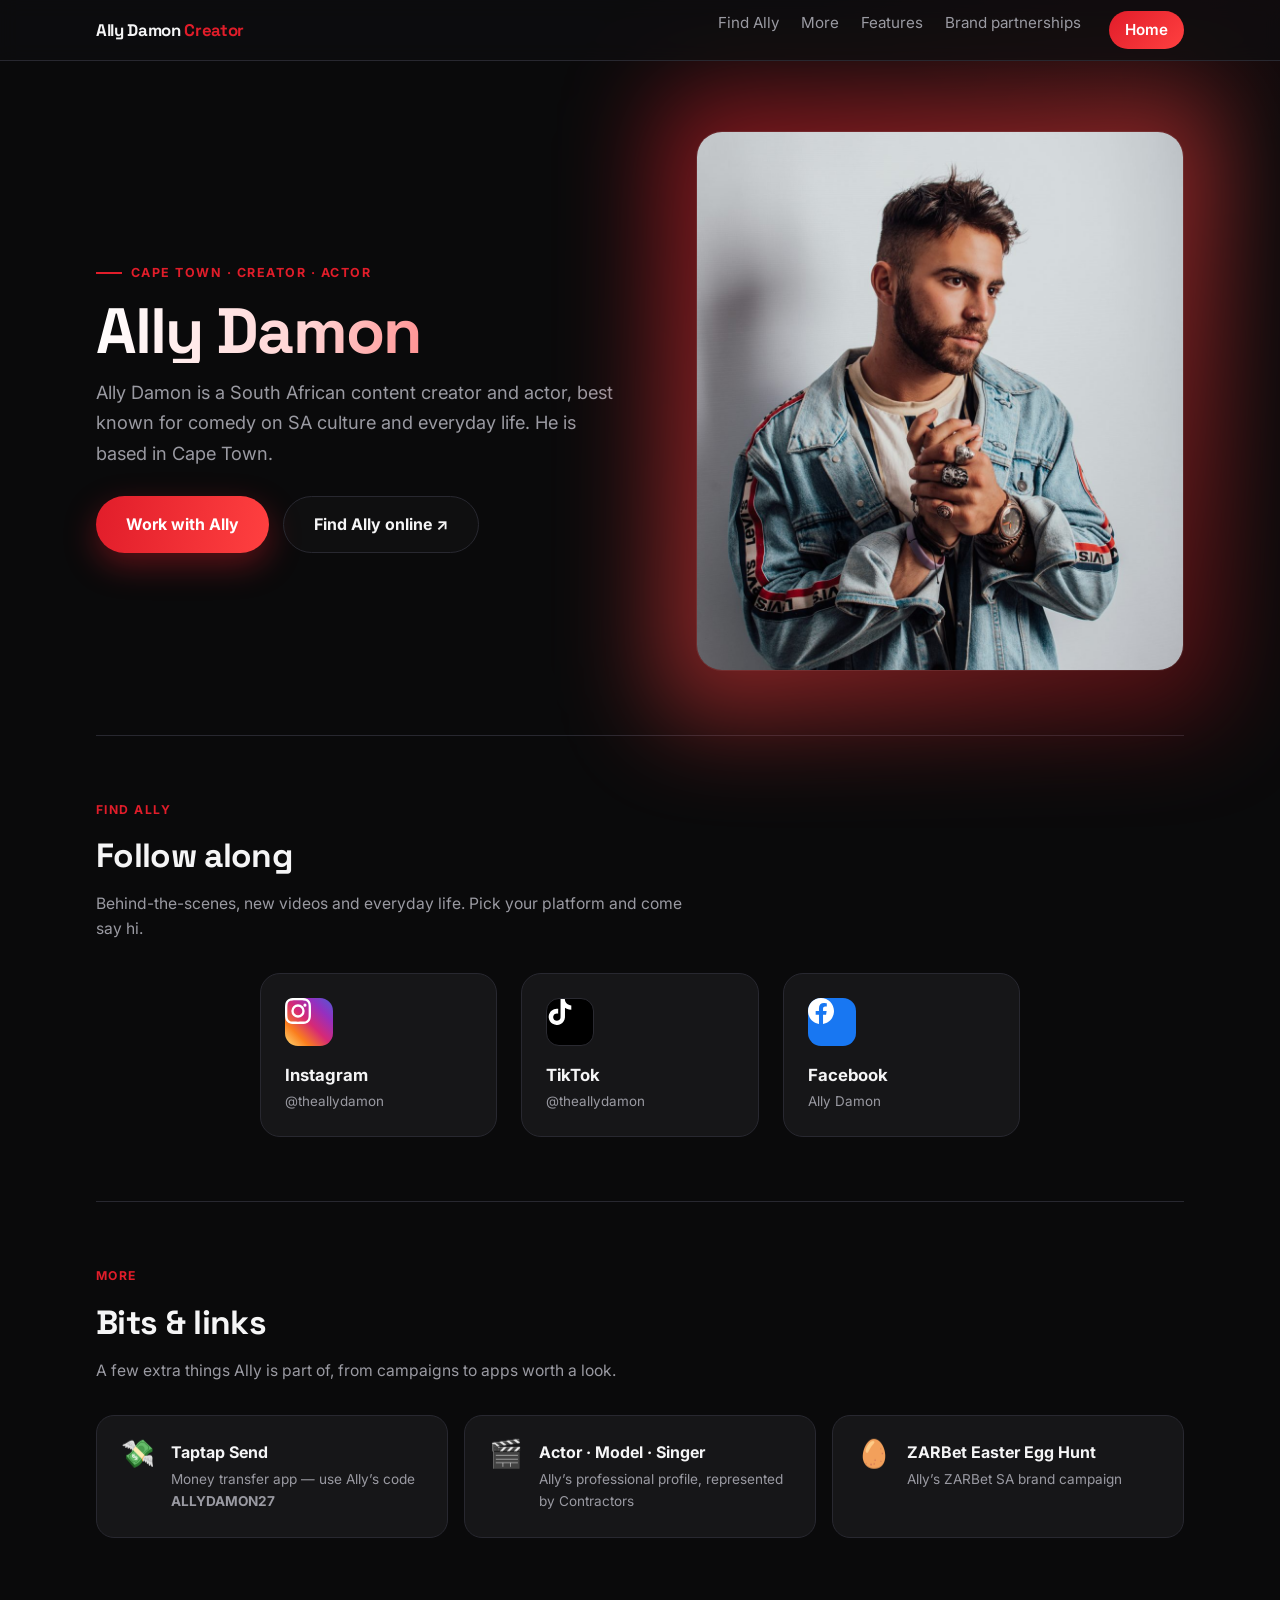
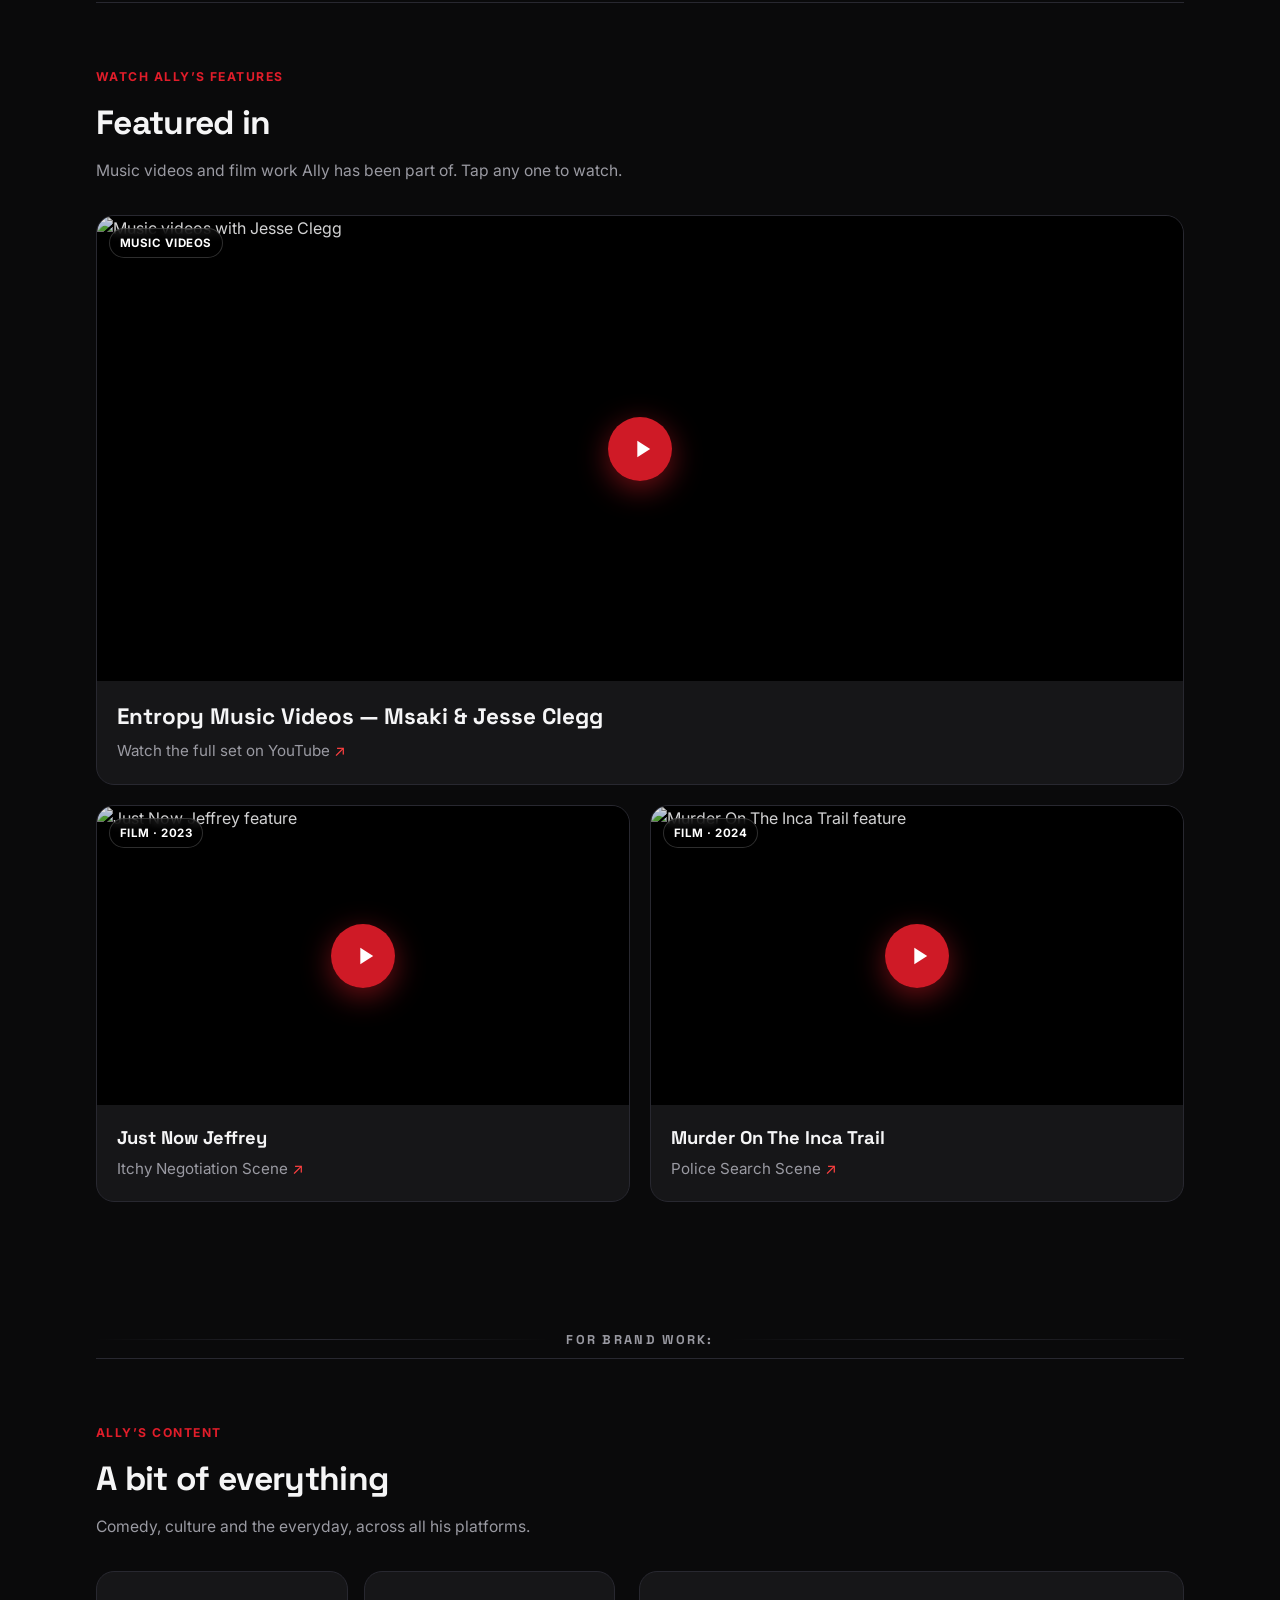
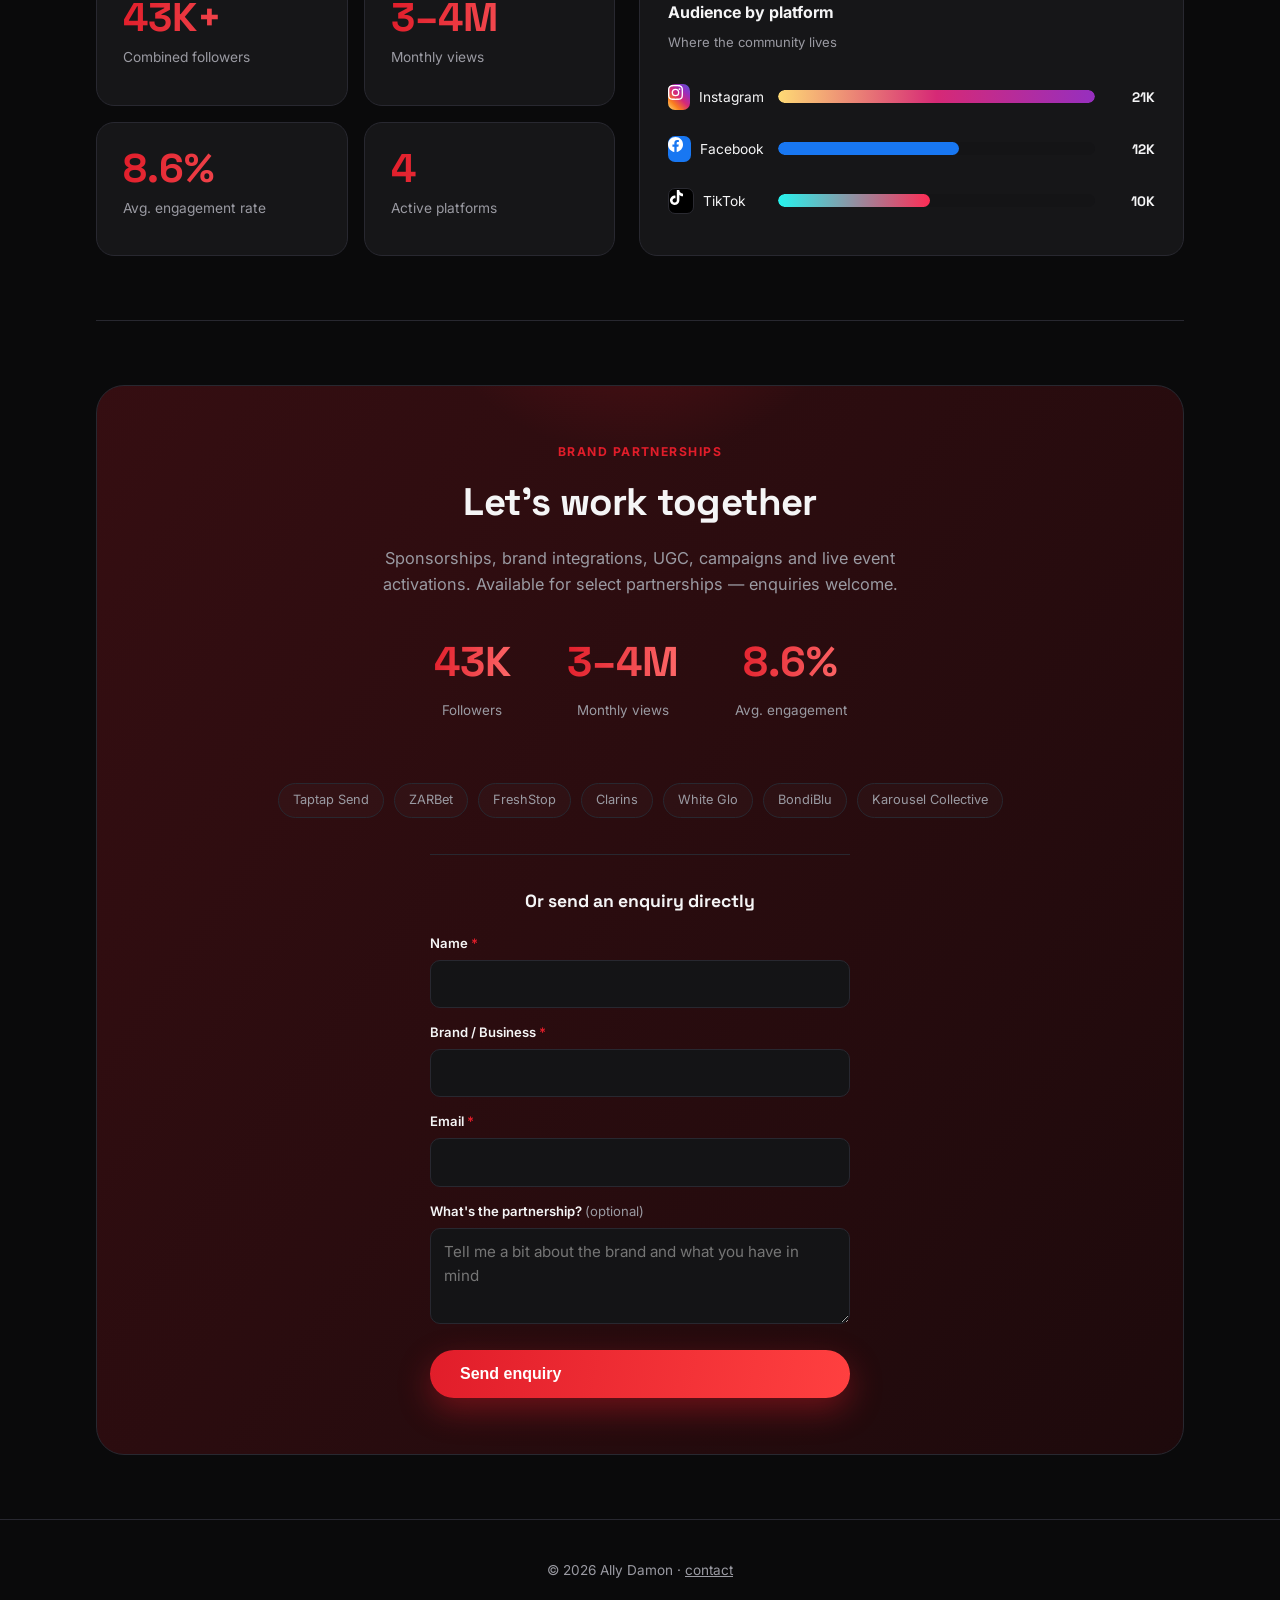
==== commit d3338af9: "Focus site identity on content and music" ====
--- a/creator.html
+++ b/creator.html
@@ -259,7 +259,7 @@
 
 <footer class="footer">
 <div class="cpro-wrap">
-<p>© <span id="yr"></span> Ally Damon · <a href="#brands">contact</a> · <a href="SMM.html">Social Media Management →</a></p>
+<p>© <span id="yr"></span> Ally Damon · <a href="#brands">contact</a></p>
 </div>
 </footer>
 <!-- MEDIA KIT GATED DOWNLOAD MODAL -->
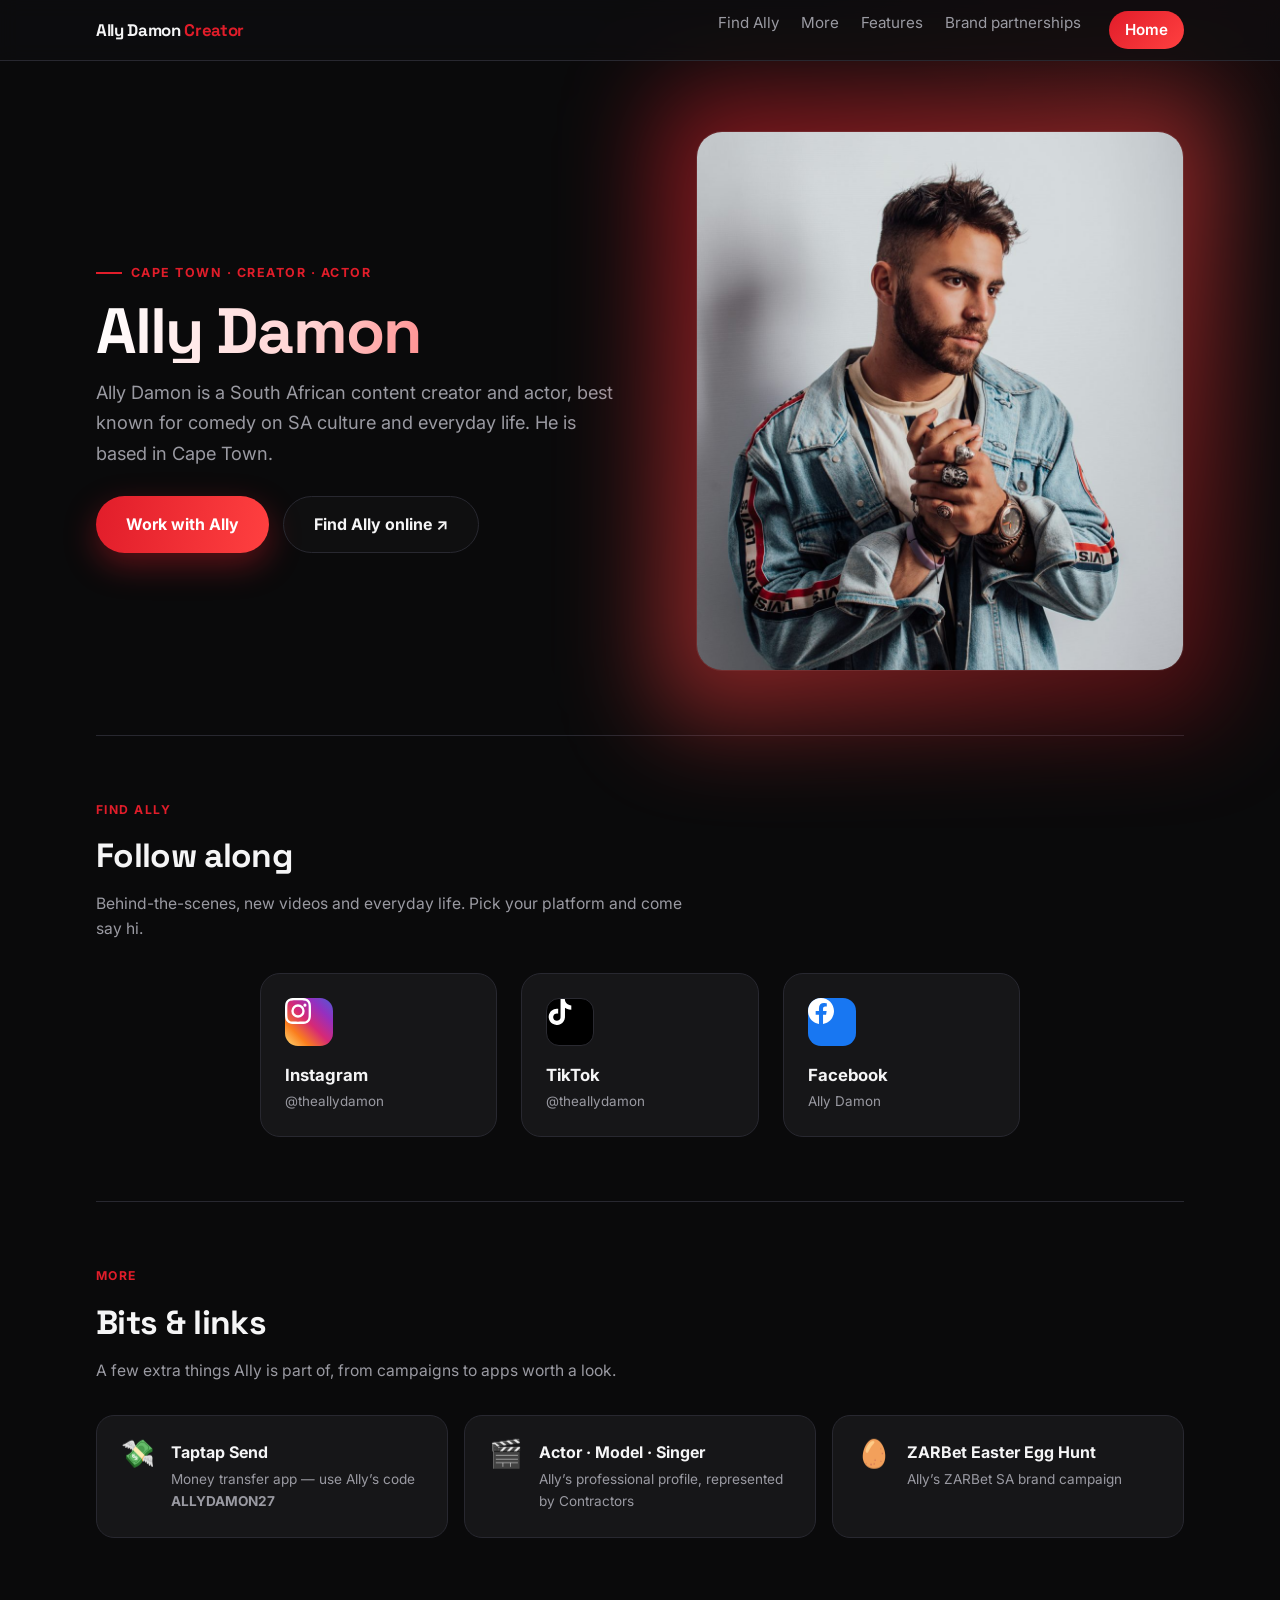
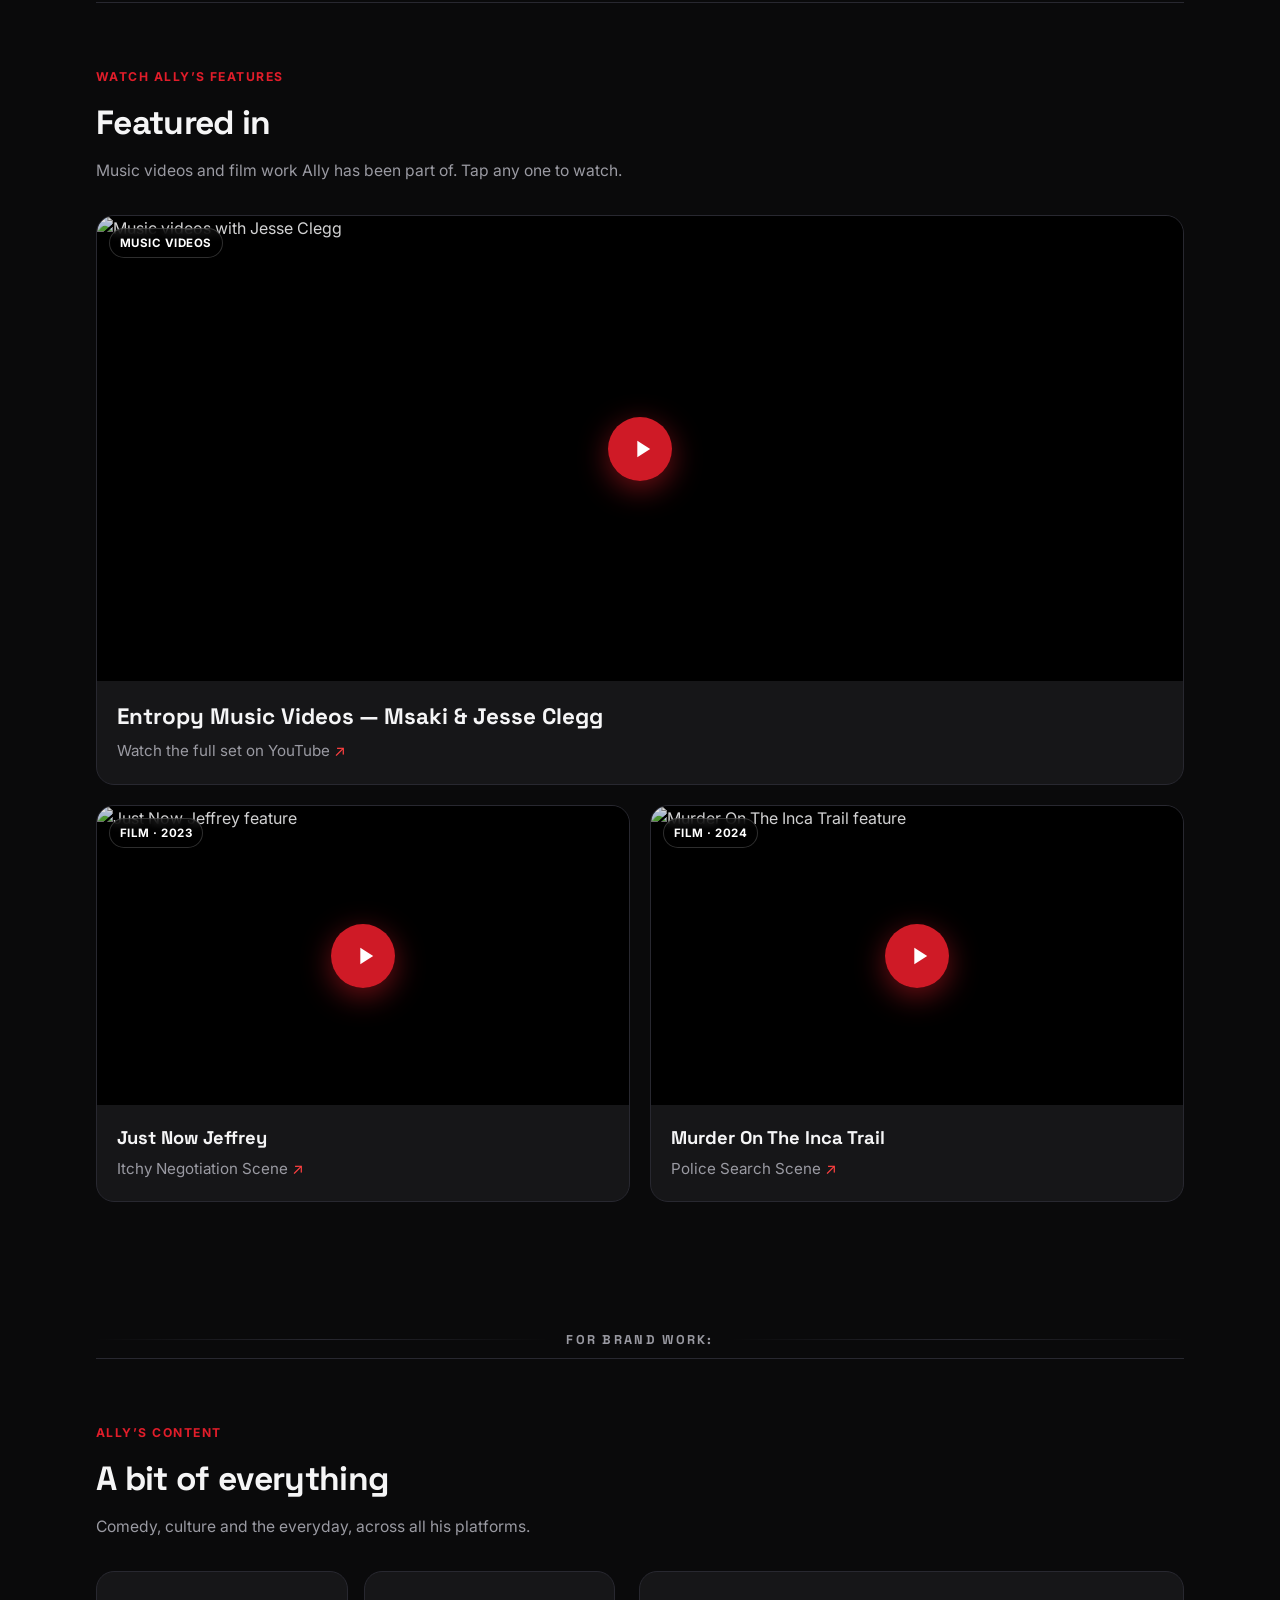
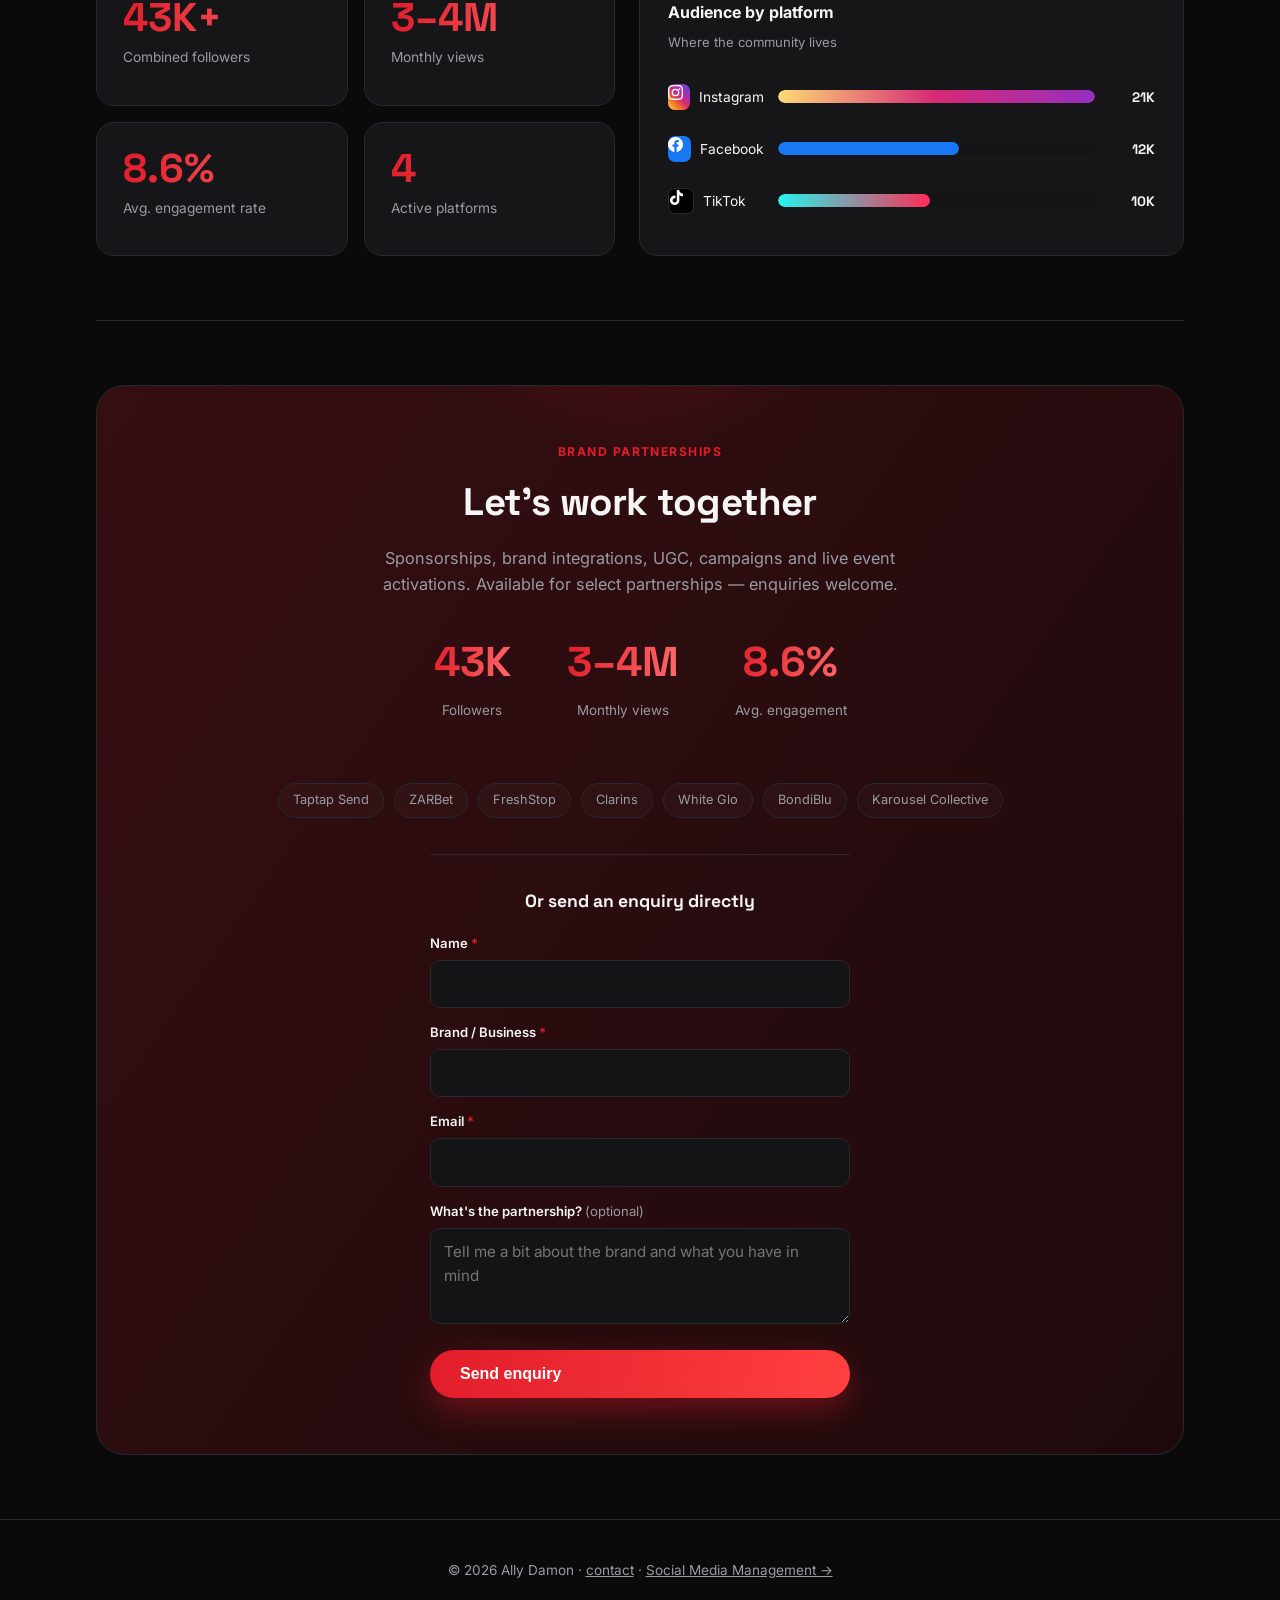
==== commit 4da8f431: "Restore social media management site links" ====
--- a/creator.html
+++ b/creator.html
@@ -259,7 +259,7 @@
 
 <footer class="footer">
 <div class="cpro-wrap">
-<p>© <span id="yr"></span> Ally Damon · <a href="#brands">contact</a></p>
+<p>© <span id="yr"></span> Ally Damon · <a href="#brands">contact</a> · <a href="SMM.html">Social Media Management →</a></p>
 </div>
 </footer>
 <!-- MEDIA KIT GATED DOWNLOAD MODAL -->
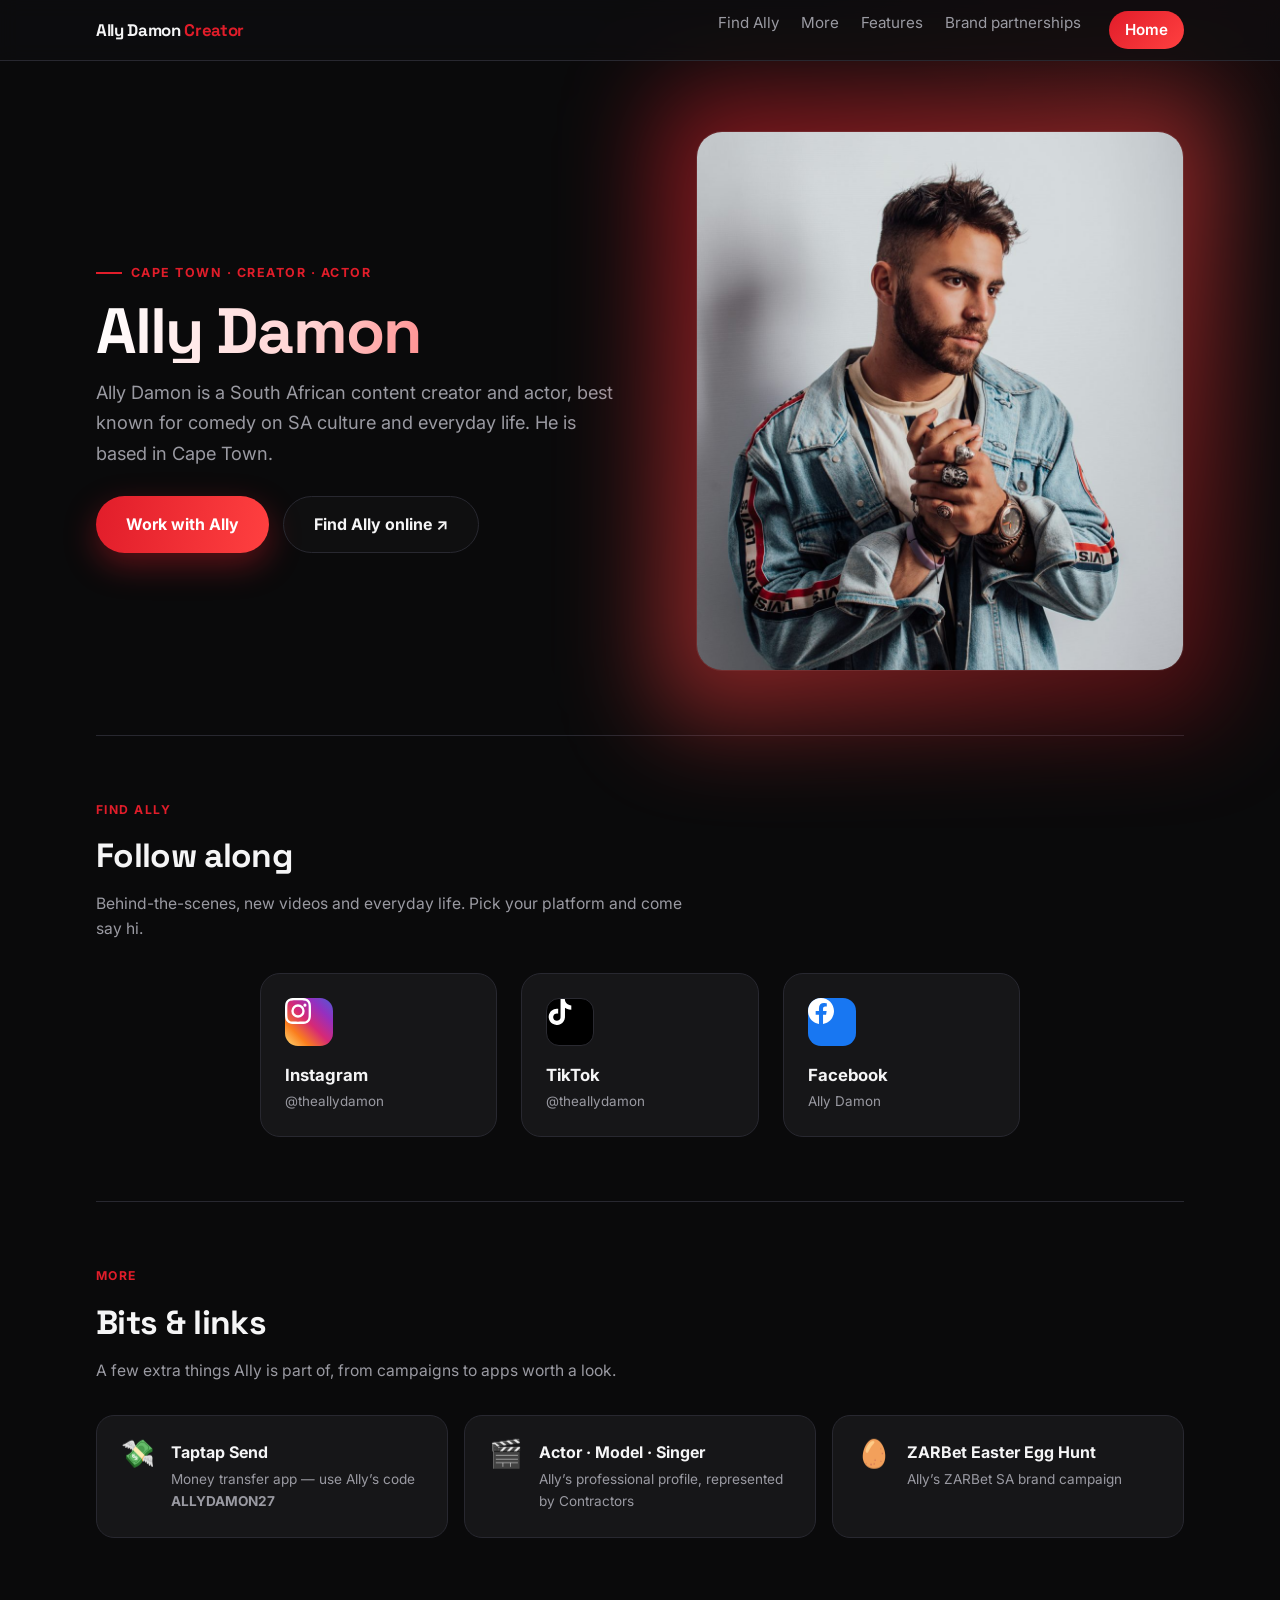
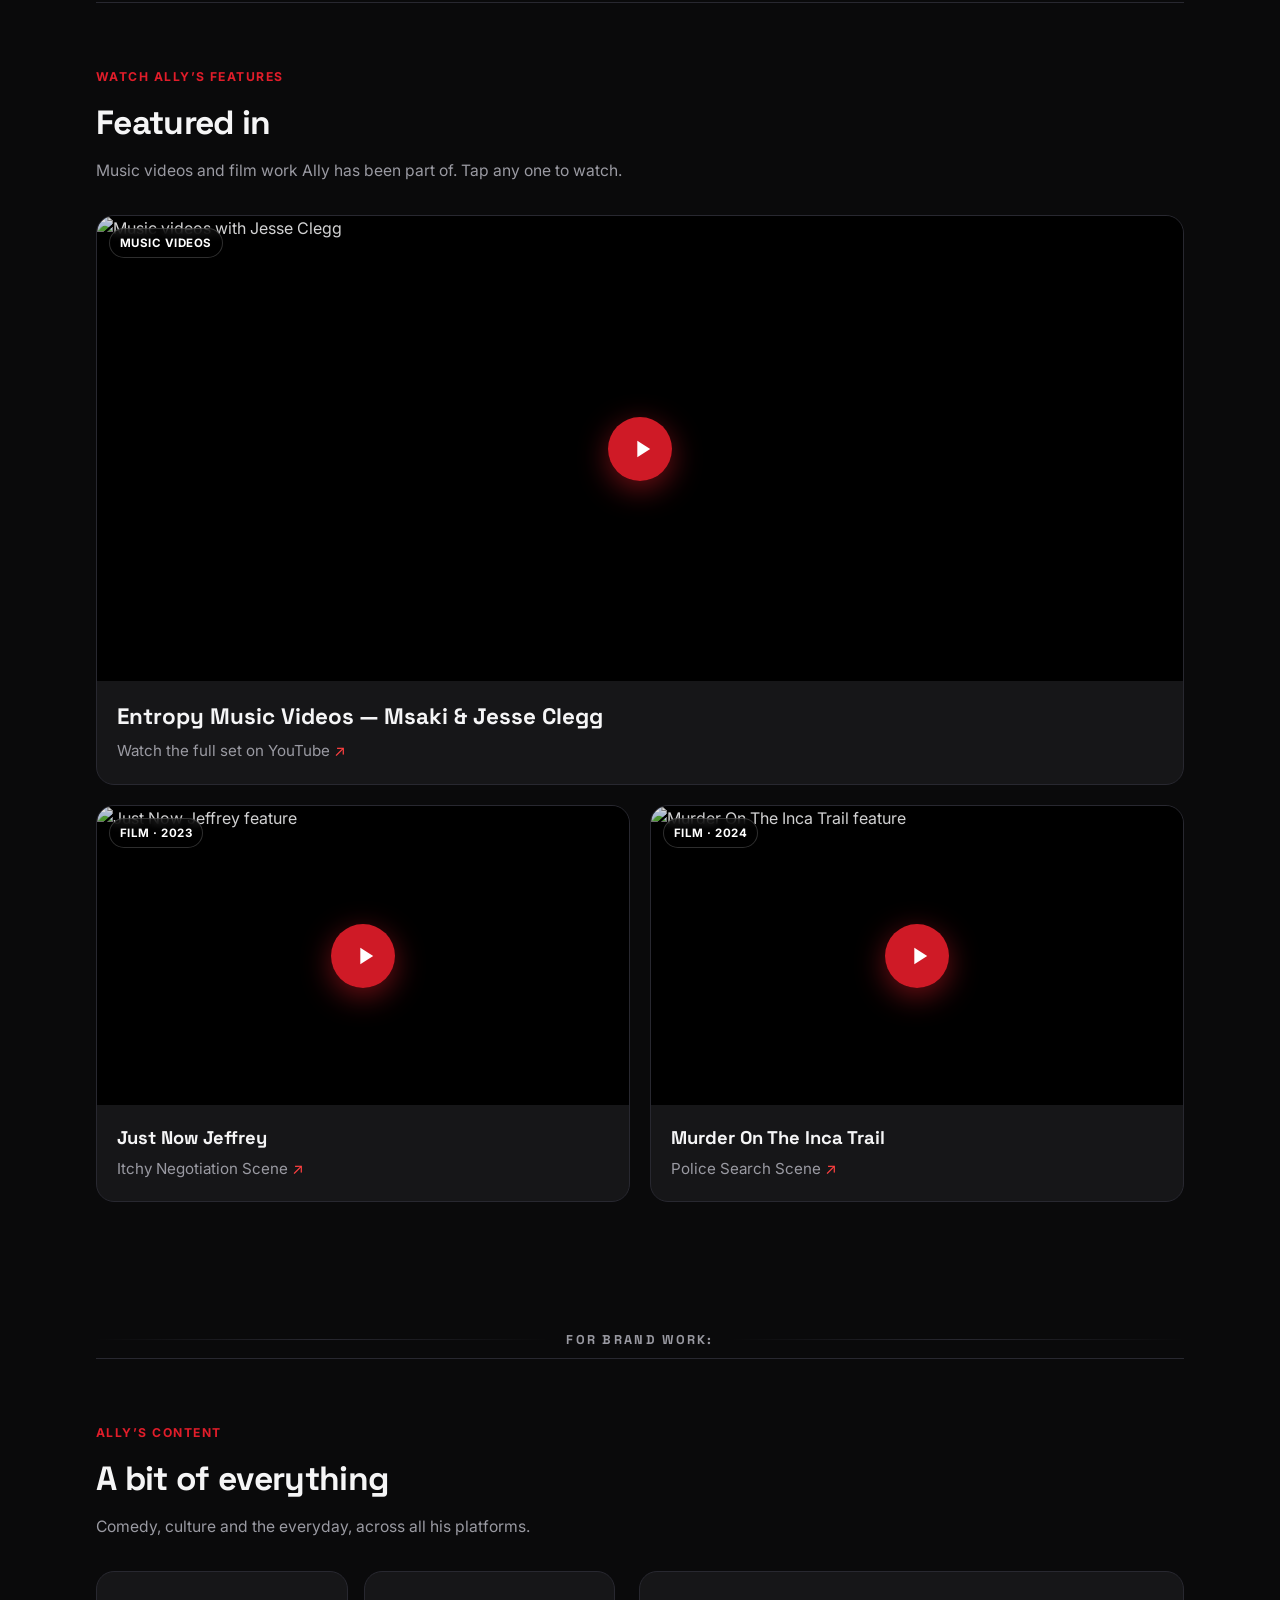
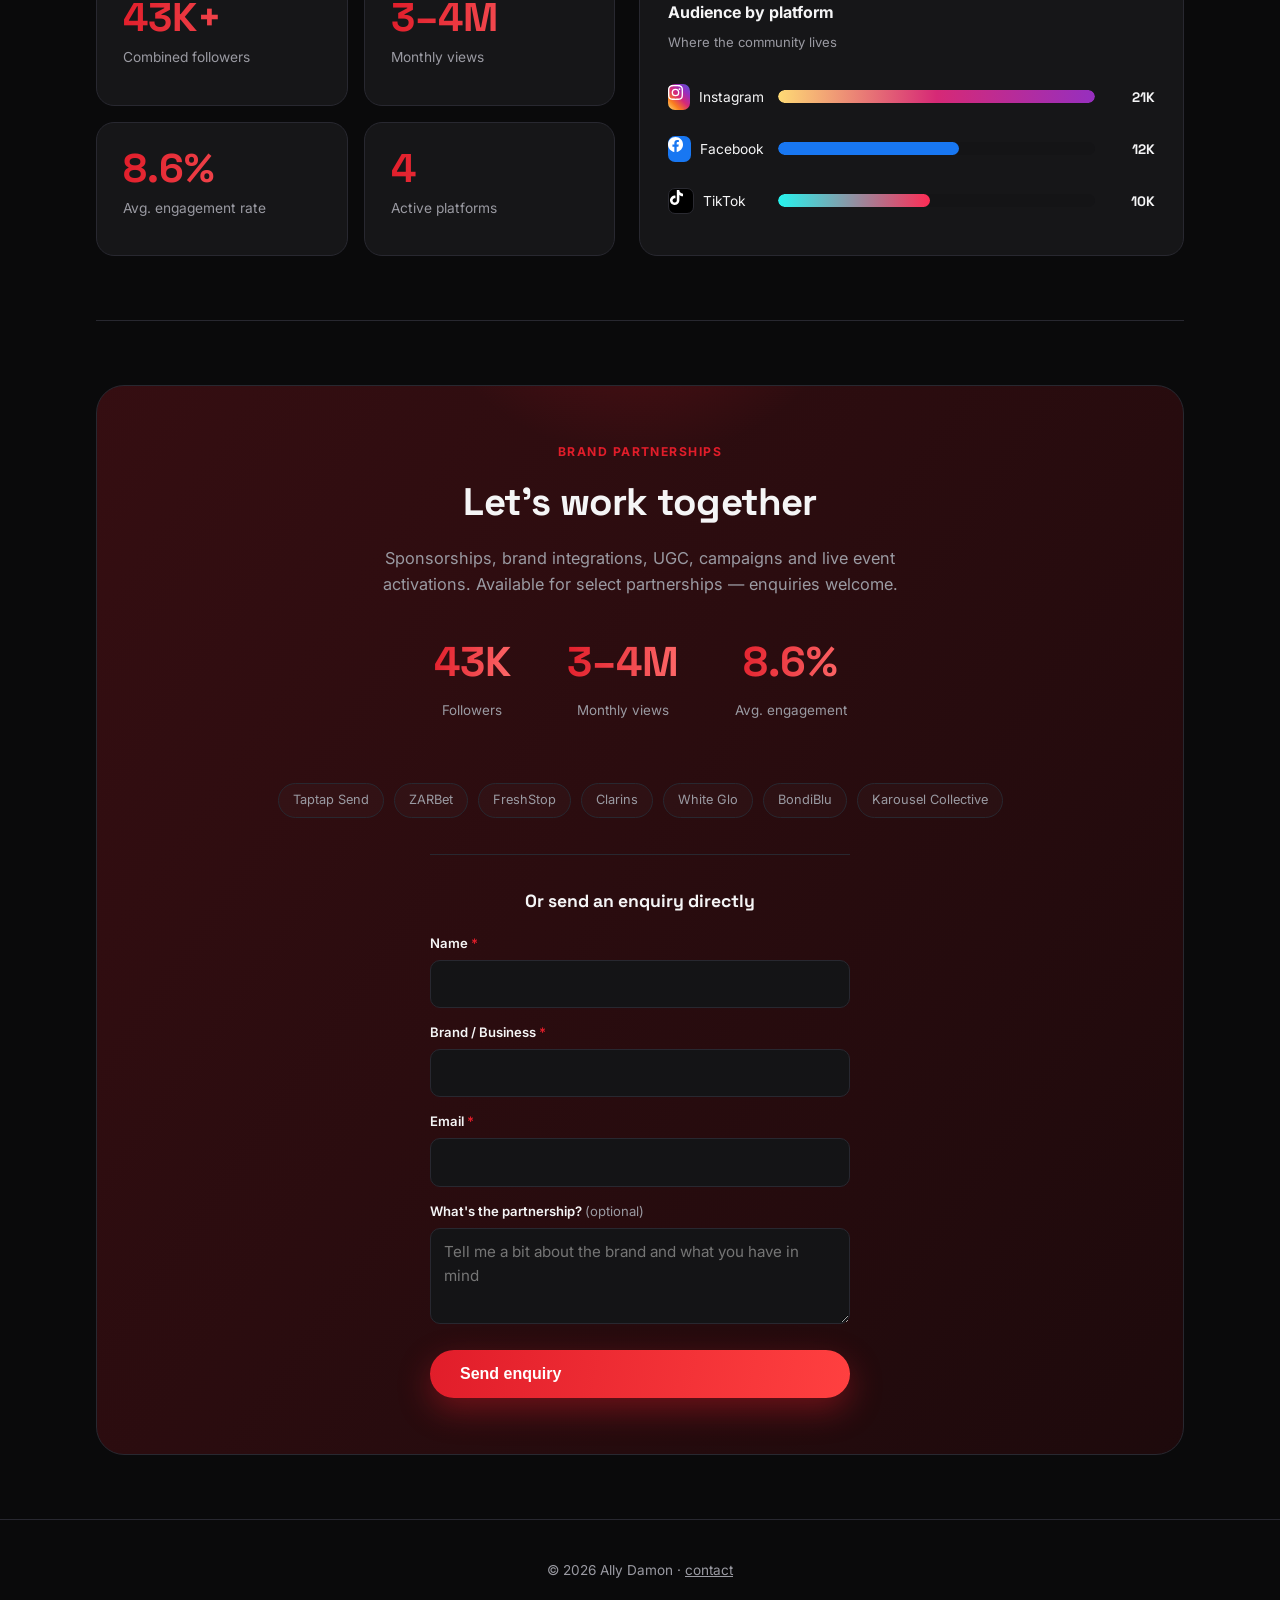
==== commit ad792cd9: "Hide Social Media Management tab from index and creator pages Co-authored-by: theallydamon <29365251" ====
--- a/creator.html
+++ b/creator.html
@@ -259,7 +259,7 @@
 
 <footer class="footer">
 <div class="cpro-wrap">
-<p>© <span id="yr"></span> Ally Damon · <a href="#brands">contact</a> · <a href="SMM.html">Social Media Management →</a></p>
+<p>© <span id="yr"></span> Ally Damon · <a href="#brands">contact</a><!-- · <a href="SMM.html">Social Media Management →</a> --></p>
 </div>
 </footer>
 <!-- MEDIA KIT GATED DOWNLOAD MODAL -->
